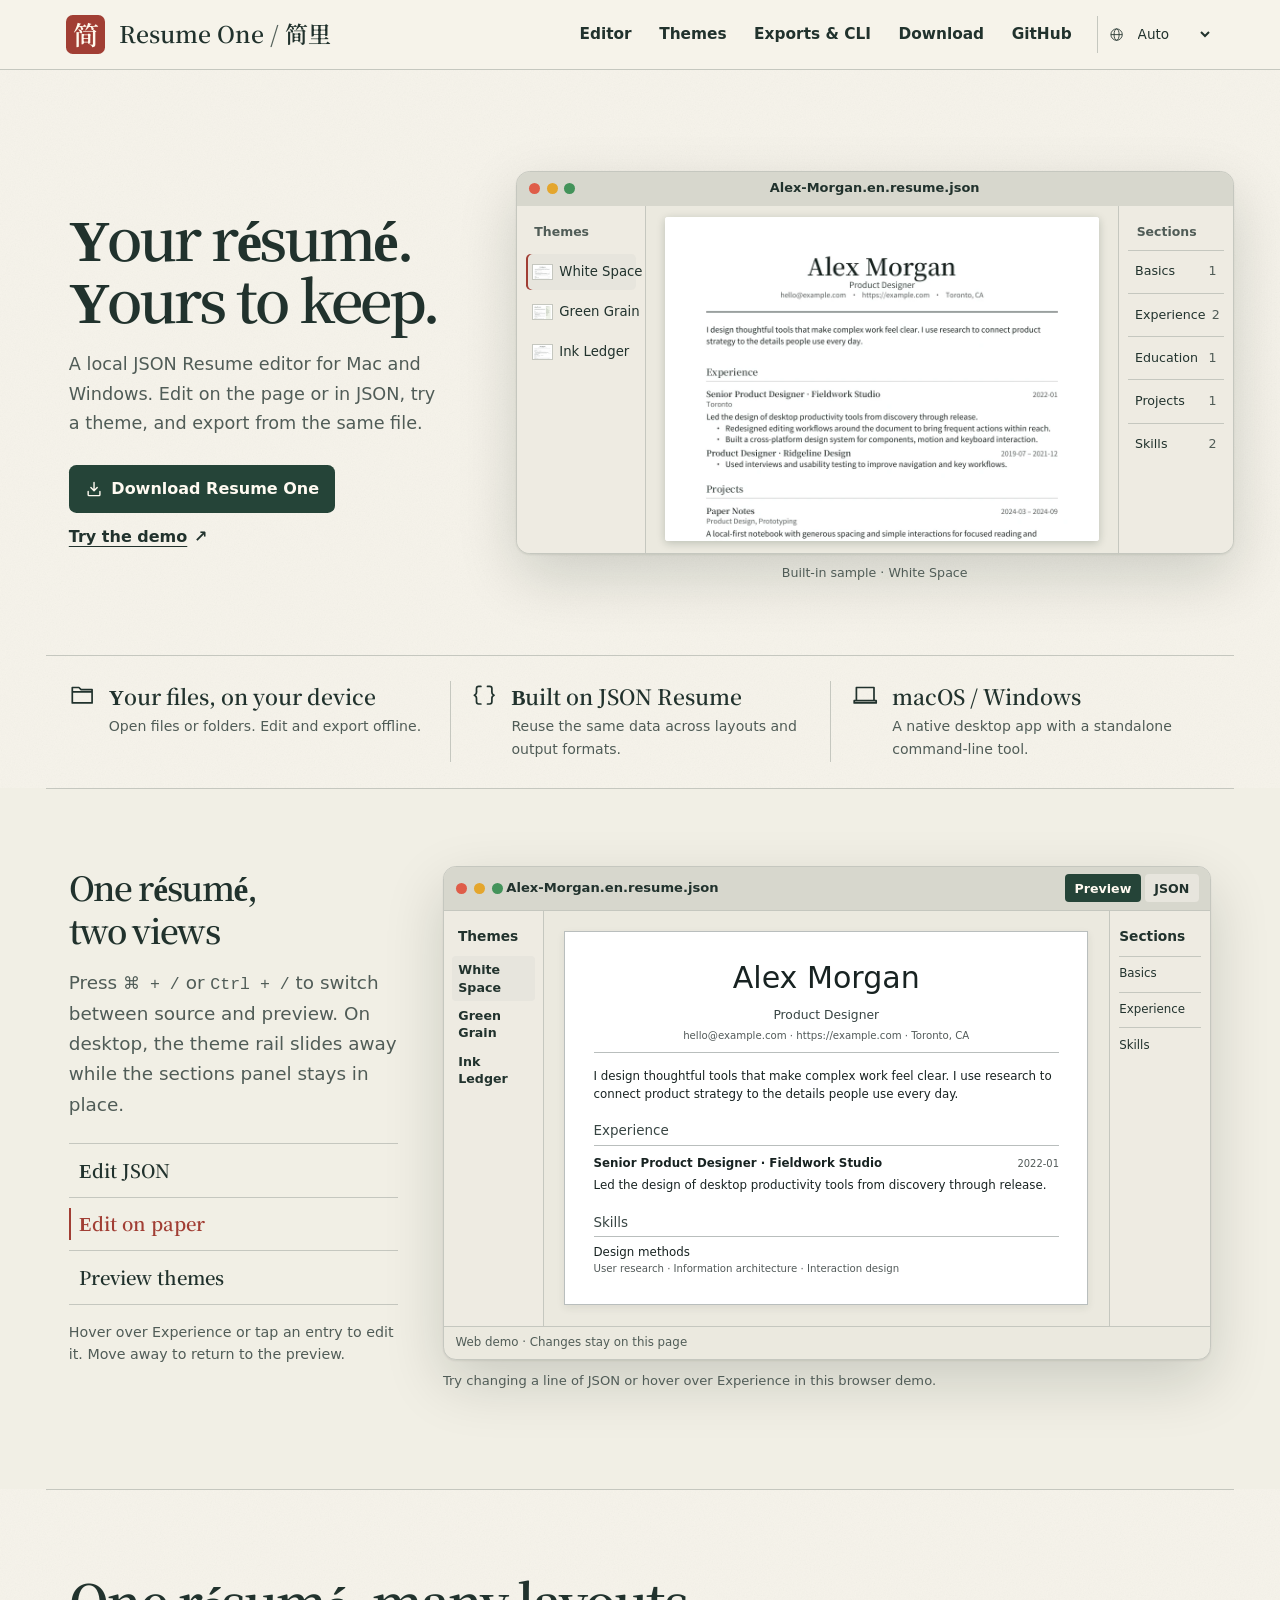
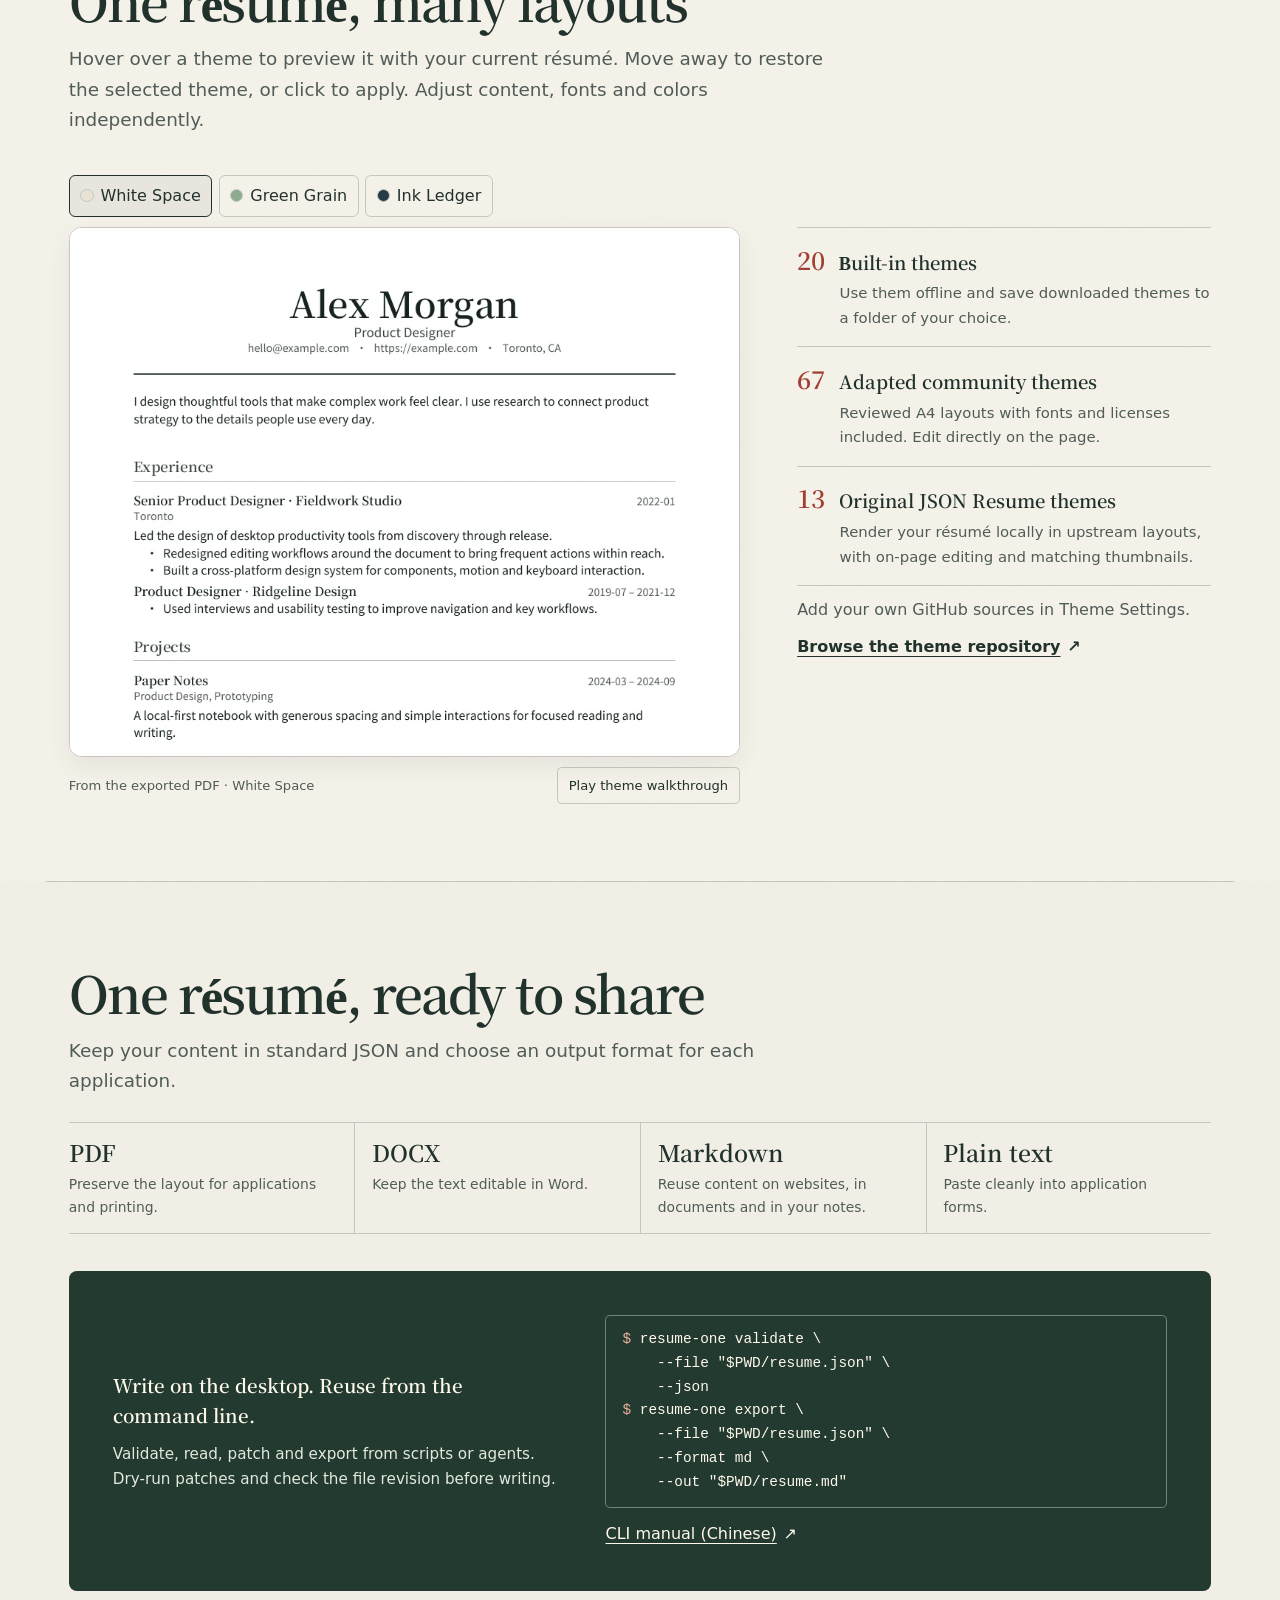
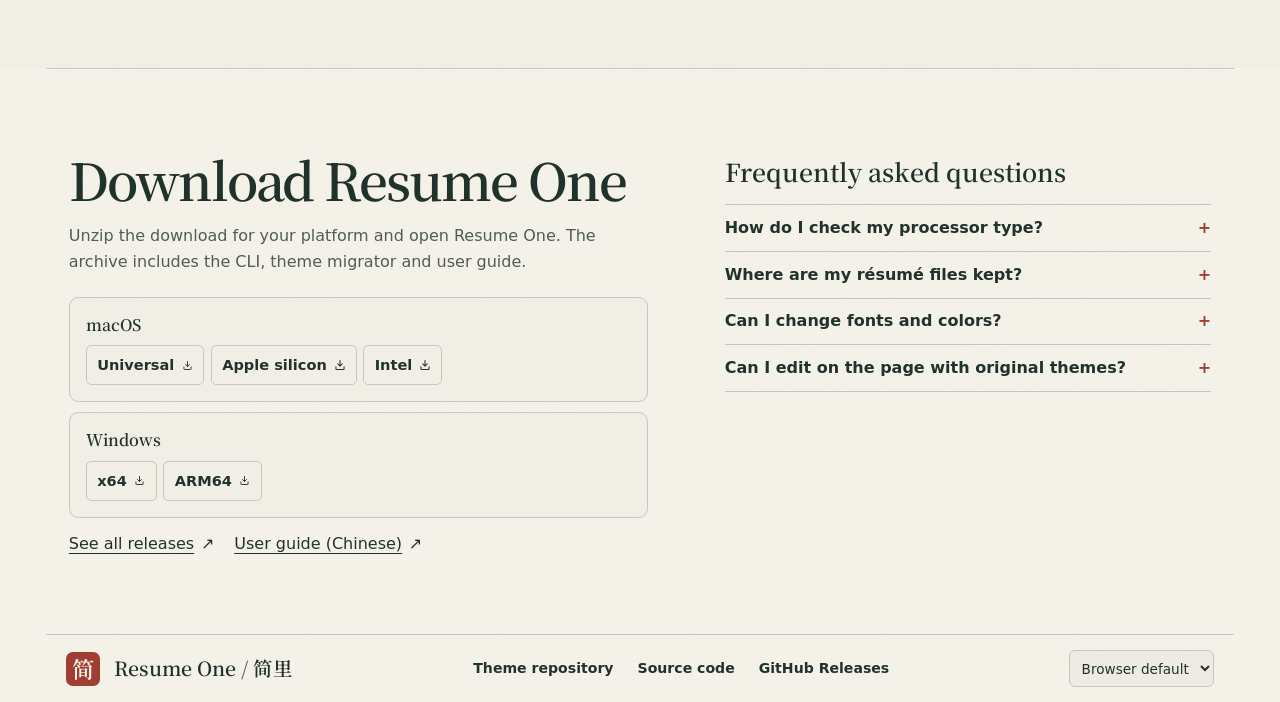
==== site/en.html @ 4e9c5e70 "Refine the bilingual homepage and bring the demos forward" ====
<!doctype html>
<html lang="en" data-resume="assets/resume.en.json" data-site-theme="zhibai">
<head>
  <meta charset="utf-8">
  <meta name="viewport" content="width=device-width, initial-scale=1">
  <meta name="description" content="Resume One is a local JSON Resume editor for macOS and Windows. Edit JSON or write on the page, preview themes on hover, and export to PDF, DOCX, Markdown or plain text.">
  <meta name="theme-color" content="#f6f3ea">
  <title>Resume One · Local JSON Resume Editor</title>
  <link rel="alternate" hreflang="zh-CN" href="index.html?lang=zh-CN">
  <link rel="alternate" hreflang="en" href="en.html?lang=en">
  <link rel="icon" href="assets/seal.svg" type="image/svg+xml">
  <script>
    try {
      const theme = localStorage.getItem("resume-one-site-theme");
      if (theme === "qinghe" || theme === "moxu") document.documentElement.dataset.siteTheme = theme;
    } catch {}
  </script>
  <script src="language.js"></script>
  <link rel="stylesheet" href="site.css">
  <link rel="preload" href="assets/jianli-display.woff2" as="font" type="font/woff2" crossorigin>
  <script src="download.js" defer></script>
  <script src="site.js" defer></script>
</head>
<body>
  <a class="skip" href="#main">Skip to content</a>
  <header class="masthead">
    <div class="masthead-inner frame">
      <a class="brand" href="en.html" aria-label="Resume One home">
        <span class="seal" aria-hidden="true">简</span>
        <span>Resume One <span class="brand-divider">/</span> 简里</span>
      </a>
      <nav aria-label="Main navigation">
        <a href="#editor">Editor</a>
        <a href="#themes">Themes</a>
        <a href="#workflow">Exports &amp; CLI</a>
        <a id="nav-download" href="#download">Download</a>
        <a class="masthead-repository" href="https://github.com/sctb512/resume-one">GitHub</a>
      </nav>
      <label class="language-picker header-language">
        <span class="visually-hidden">Website language</span>
        <svg viewBox="0 0 24 24" aria-hidden="true"><circle cx="12" cy="12" r="9"/><ellipse cx="12" cy="12" rx="4" ry="9"/><path d="M3 12h18"/></svg>
        <select id="header-language" data-language-picker>
          <option value="auto">Auto</option>
          <option value="zh-CN">简体中文</option>
          <option value="en">English</option>
        </select>
      </label>
    </div>
    <div class="reading-progress" aria-hidden="true"></div>
  </header>

  <span id="preview-status" class="visually-hidden" role="status"></span>

  <main id="main" tabindex="-1">
    <section class="hero frame" aria-labelledby="headline">
      <div class="hero-copy">
        <h1 id="headline"><span>Your résumé.</span> <span>Yours to keep.</span></h1>
        <p>A local JSON Resume editor for Mac and Windows. Edit on the page or in JSON, try a theme, and export from the same file.</p>
        <div class="hero-actions">
          <div class="hero-download-control">
            <a class="primary" id="hero-download" href="#download">
              <svg viewBox="0 0 20 20" aria-hidden="true"><path d="M10 2.75v9m-3.5-3.5L10 12l3.5-3.75M3.5 12.75v3.5a1 1 0 0 0 1 1h11a1 1 0 0 0 1-1v-3.5"/></svg>
              <span>Download Resume One</span>
            </a>
            <div id="hero-download-choices" aria-label="Choose a download" role="group" hidden></div>
          </div>
          <a class="text-link" href="#editor"><span>Try the demo</span><span aria-hidden="true">↗</span></a>
        </div>
        <a class="hero-other-platforms" href="#download" hidden>Other platforms</a>
      </div>

      <figure class="preview">
        <div class="preview-window hero-window">
          <div class="window-title">
            <span class="window-dots" aria-hidden="true"><i></i><i></i><i></i></span>
            <span>Alex-Morgan.en.resume.json</span>
          </div>
          <div class="workspace">
            <div class="theme-options" role="group" aria-label="Preview a theme">
              <span class="hero-rail-title">Themes</span>
              <button type="button" data-theme-choice="zhibai" aria-pressed="true" aria-controls="preview-sheet"><img src="assets/zhibai-en.webp" alt="" width="26" height="21" aria-hidden="true">White Space</button>
              <button type="button" data-theme-choice="qinghe" aria-pressed="false" aria-controls="preview-sheet"><img src="assets/qinghe-en.webp" alt="" width="26" height="21" aria-hidden="true">Green Grain</button>
              <button type="button" data-theme-choice="moxu" aria-pressed="false" aria-controls="preview-sheet"><img src="assets/moxu-en.webp" alt="" width="26" height="21" aria-hidden="true">Ink Ledger</button>
            </div>
            <div class="sheet-mat">
              <div id="preview-sheet" class="sample-sheet hero-sheet" role="img" data-theme-sample data-visible-theme="zhibai"
                   aria-label="Alex Morgan’s sample résumé, from the first PDF page in the White Space theme">
                <img src="assets/zhibai-en.webp" data-sheet="zhibai" width="906" height="716" alt="" aria-hidden="true" fetchpriority="high">
                <img src="assets/qinghe-en.webp" data-sheet="qinghe" width="906" height="716" alt="" aria-hidden="true" fetchpriority="low">
                <img src="assets/moxu-en.webp" data-sheet="moxu" width="906" height="716" alt="" aria-hidden="true" fetchpriority="low">
              </div>
            </div>
            <div class="hero-module-rail" aria-hidden="true">
              <span class="hero-rail-title">Sections</span>
              <span>Basics <span>1</span></span>
              <span>Experience <span>2</span></span>
              <span>Education <span>1</span></span>
              <span>Projects <span>1</span></span>
              <span>Skills <span>2</span></span>
            </div>
          </div>
        </div>
        <figcaption>Built-in sample <span aria-hidden="true">·</span> <span data-theme-caption>White Space</span></figcaption>
      </figure>
    </section>

    <ul class="proof-band frame" aria-label="Resume One at a glance">
      <li>
        <svg viewBox="0 0 24 24" aria-hidden="true"><path d="M3 19h18V7H11L9 5H3z M3 9h18"/></svg>
        <div><strong>Your files, on your device</strong><span>Open files or folders. Edit and export offline.</span></div>
      </li>
      <li>
        <svg viewBox="0 0 24 24" aria-hidden="true"><path d="M9 4H7a2 2 0 0 0-2 2v3a3 3 0 0 1-2 3 3 3 0 0 1 2 3v3a2 2 0 0 0 2 2h2m6-16h2a2 2 0 0 1 2 2v3a3 3 0 0 0 2 3 3 3 0 0 0-2 3v3a2 2 0 0 1-2 2h-2"/></svg>
        <div><strong>Built on JSON Resume</strong><span>Reuse the same data across layouts and output formats.</span></div>
      </li>
      <li>
        <svg viewBox="0 0 24 24" aria-hidden="true"><path d="M4 17V5h16v12m-18 0h20v2H2z"/></svg>
        <div><strong>macOS / Windows</strong><span>A native desktop app with a standalone command-line tool.</span></div>
      </li>
    </ul>

    <div class="chapter-band">
      <section id="editor" class="editor-demo frame chapter" aria-labelledby="editor-title">
        <div class="editor-intro" data-reveal>
          <h2 id="editor-title">One résumé, two views</h2>
          <p>Press <kbd>⌘ + /</kbd> or <kbd>Ctrl + /</kbd> to switch between source and preview. On desktop, the theme rail slides away while the sections panel stays in place.</p>
          <div class="demo-guide" role="group" aria-label="Choose a demo">
            <button type="button" data-demo-step="source" aria-pressed="false">Edit JSON</button>
            <button type="button" data-demo-step="paper" aria-pressed="true">Edit on paper</button>
            <button type="button" data-demo-step="themes" aria-pressed="false">Preview themes</button>
          </div>
          <p id="demo-guide-note" class="demo-guide-note">Hover over Experience or tap an entry to edit it. Move away to return to the preview.</p>
        </div>

        <figure class="demo-figure" data-reveal>
          <div class="demo-window preview-window" data-mode="paper" tabindex="-1">
            <div class="demo-toolbar">
              <span class="window-dots" aria-hidden="true"><i></i><i></i><i></i></span>
              <span class="demo-filename">Alex-Morgan.en.resume.json</span>
              <div class="demo-modes" role="group" aria-label="Switch demo view">
                <button type="button" data-demo-mode="paper" aria-pressed="true" aria-controls="demo-paper">Preview</button>
                <button type="button" data-demo-mode="source" aria-pressed="false" aria-controls="demo-json">JSON</button>
              </div>
            </div>
            <div class="demo-workspace">
              <aside class="demo-theme-rail" aria-label="Demo themes">
                <p class="demo-rail-title">Themes</p>
                <button type="button" data-theme-choice="zhibai" aria-pressed="true" aria-controls="demo-paper">White Space</button>
                <button type="button" data-theme-choice="qinghe" aria-pressed="false" aria-controls="demo-paper">Green Grain</button>
                <button type="button" data-theme-choice="moxu" aria-pressed="false" aria-controls="demo-paper">Ink Ledger</button>
              </aside>
              <div class="demo-content">
                <div id="demo-paper" class="demo-paper-view">
                  <article class="demo-paper" aria-label="Sample résumé preview">
                    <header class="demo-resume-header">
                      <div>
                        <h3 data-resume-field="name">Alex Morgan</h3>
                        <p class="demo-position" data-resume-field="label">Product Designer</p>
                      </div>
                      <p class="demo-contact"><span data-resume-field="email">hello@example.com</span><span data-resume-field="url">https://example.com</span><span data-resume-field="location">Toronto, CA</span></p>
                    </header>
                    <p class="demo-summary" data-resume-field="summary">I design thoughtful tools that make complex work feel clear. I use research to connect product strategy to the details people use every day.</p>
                    <section id="demo-experience" class="demo-experience">
                      <h4>Experience</h4>
                      <button id="demo-edit-toggle" type="button" class="demo-work-row" aria-expanded="false" aria-controls="demo-form">
                        <span class="demo-work-title"><span data-resume-field="position">Senior Product Designer</span><span data-resume-field="company">Fieldwork Studio</span></span>
                        <span class="demo-date" data-resume-field="range">2022-01</span>
                      </button>
                      <p class="demo-work-summary" data-resume-field="workSummary">Led the design of desktop productivity tools from discovery through release.</p>
                      <div id="demo-form" class="demo-form" inert>
                        <label>Position<input id="demo-job" type="text" value="Senior Product Designer" autocomplete="off" maxlength="60"></label>
                        <label>Organization<input id="demo-company" type="text" value="Fieldwork Studio" autocomplete="off" maxlength="60"></label>
                      </div>
                    </section>
                    <section class="demo-skills">
                      <h4>Skills</h4>
                      <p data-resume-field="skillName">Design methods</p>
                      <p class="demo-skill-keywords" data-resume-field="skillKeywords">User research · Information architecture · Interaction design</p>
                    </section>
                  </article>
                </div>
                <div id="demo-json" class="demo-json-view" hidden>
                  <div class="demo-code">
                    <pre id="demo-highlight" aria-hidden="true"></pre>
                    <textarea id="demo-source" aria-label="Sample résumé JSON" spellcheck="false" autocomplete="off" autocapitalize="off">{
  "basics": {
    "name": "Alex Morgan",
    "label": "Product Designer",
    "email": "hello@example.com",
    "url": "https://example.com",
    "location": { "city": "Toronto", "countryCode": "CA" },
    "summary": "I design thoughtful tools that make complex work feel clear. I use research to connect product strategy to the details people use every day."
  },
  "work": [
    {
      "name": "Fieldwork Studio",
      "position": "Senior Product Designer",
      "location": "Toronto",
      "startDate": "2022-01",
      "summary": "Led the design of desktop productivity tools from discovery through release.",
      "highlights": [
        "Redesigned editing workflows around the document to bring frequent actions within reach.",
        "Built a cross-platform design system for components, motion and keyboard interaction."
      ]
    },
    {
      "name": "Ridgeline Design",
      "position": "Product Designer",
      "startDate": "2019-07",
      "endDate": "2021-12",
      "highlights": ["Used interviews and usability testing to improve navigation and key workflows."]
    }
  ],
  "projects": [
    {
      "name": "Paper Notes",
      "roles": ["Product Design", "Prototyping"],
      "startDate": "2024-03",
      "endDate": "2024-09",
      "description": "A local-first notebook with generous spacing and simple interactions for focused reading and writing."
    }
  ],
  "education": [
    {
      "institution": "Example University",
      "area": "Visual Communication",
      "studyType": "Bachelor of Design",
      "startDate": "2015-09",
      "endDate": "2019-06"
    }
  ],
  "skills": [
    { "name": "Design methods", "keywords": ["User research", "Information architecture", "Interaction design"] },
    { "name": "Design tools", "keywords": ["Figma", "Prototyping", "Design systems"] }
  ],
  "languages": [{ "language": "French", "fluency": "Professional working proficiency" }]
}</textarea>
                  </div>
                </div>
              </div>
              <aside class="demo-module-rail" aria-label="Demo sections">
                <p class="demo-rail-title">Sections</p>
                <span>Basics</span>
                <span>Experience</span>
                <span>Skills</span>
              </aside>
            </div>
            <div class="demo-status" id="demo-state" role="status">Web demo · Changes stay on this page</div>
          </div>
          <figcaption>Try changing a line of JSON or hover over Experience in this browser demo.</figcaption>
        </figure>
      </section>
    </div>

    <section id="themes" class="theme-story workflow frame chapter" aria-labelledby="themes-title">
      <header class="section-lead" data-reveal>
        <h2 id="themes-title">One résumé, many layouts</h2>
        <p>Hover over a theme to preview it with your current résumé. Move away to restore the selected theme, or click to apply. Adjust content, fonts and colors independently.</p>
      </header>
      <figure class="theme-motion" data-reveal>
        <div class="site-theme-choices" role="group" aria-label="Change the website and résumé theme">
          <button type="button" data-theme-choice="zhibai" aria-pressed="true" aria-controls="theme-sample">White Space</button>
          <button type="button" data-theme-choice="qinghe" aria-pressed="false" aria-controls="theme-sample">Green Grain</button>
          <button type="button" data-theme-choice="moxu" aria-pressed="false" aria-controls="theme-sample">Ink Ledger</button>
        </div>
        <div class="theme-stage">
          <div id="theme-sample" class="sample-sheet" role="img" data-theme-sample data-visible-theme="zhibai"
               aria-label="Alex Morgan’s sample résumé, from the first PDF page in the White Space theme">
            <img src="assets/zhibai-en.webp" data-sheet="zhibai" width="906" height="716" alt="" aria-hidden="true">
            <img src="assets/qinghe-en.webp" data-sheet="qinghe" width="906" height="716" alt="" aria-hidden="true">
            <img src="assets/moxu-en.webp" data-sheet="moxu" width="906" height="716" alt="" aria-hidden="true">
          </div>
          <img id="theme-motion-image" src="assets/theme-switch-poster-en.webp" data-animation="assets/theme-switch-en.gif"
               width="960" height="574" loading="lazy" hidden
               alt="The pointer hovers over Green Grain, then moves away to restore White Space. Clicking Ink Ledger keeps it selected.">
        </div>
        <figcaption>
          <span id="theme-sample-caption">From the exported PDF <span aria-hidden="true">·</span> <span data-theme-caption>White Space</span></span>
          <span id="theme-motion-caption" hidden>Hover to preview · Move away to restore · Click to apply</span>
          <button type="button" id="theme-motion-toggle" aria-controls="theme-motion-image" aria-expanded="false" hidden>Play theme walkthrough</button>
        </figcaption>
      </figure>
      <div class="theme-library" data-reveal>
        <dl class="theme-types">
          <div><dt><span class="theme-count">20</span> Built-in themes</dt><dd>Use them offline and save downloaded themes to a folder of your choice.</dd></div>
          <div><dt><span class="theme-count">67</span> Adapted community themes</dt><dd>Reviewed A4 layouts with fonts and licenses included. Edit directly on the page.</dd></div>
          <div><dt><span class="theme-count">13</span> Original JSON Resume themes</dt><dd>Render your résumé locally in upstream layouts, with on-page editing and matching thumbnails.</dd></div>
        </dl>
        <p>Add your own GitHub sources in Theme Settings.</p>
        <a class="text-link" href="https://github.com/sctb512/resume-one-themes"><span>Browse the theme repository</span><span aria-hidden="true">↗</span></a>
      </div>
    </section>

    <div class="chapter-band">
      <section id="workflow" class="workflow output-section frame chapter" aria-labelledby="workflow-title">
        <header class="section-lead" data-reveal>
          <h2 id="workflow-title">One résumé, ready to share</h2>
          <p>Keep your content in standard JSON and choose an output format for each application.</p>
        </header>
        <dl class="formats" data-reveal>
          <div><dt>PDF</dt><dd>Preserve the layout for applications and printing.</dd></div>
          <div><dt>DOCX</dt><dd>Keep the text editable in Word.</dd></div>
          <div><dt>Markdown</dt><dd>Reuse content on websites, in documents and in your notes.</dd></div>
          <div><dt>Plain text</dt><dd>Paste cleanly into application forms.</dd></div>
        </dl>
        <div class="cli-panel" data-reveal>
          <div>
            <h3>Write on the desktop. Reuse from the command line.</h3>
            <p>Validate, read, patch and export from scripts or agents. Dry-run patches and check the file revision before writing.</p>
          </div>
          <div class="cli-example">
            <pre aria-label="CLI example"><code><span aria-hidden="true">$ </span>resume-one validate \
    --file "$PWD/resume.json" \
    --json
<span aria-hidden="true">$ </span>resume-one export \
    --file "$PWD/resume.json" \
    --format md \
    --out "$PWD/resume.md"</code></pre>
            <a class="text-link" href="https://github.com/sctb512/resume-one/blob/v0.1.0-preview.9/docs/cli-manual.md"><span>CLI manual (Chinese)</span><span aria-hidden="true">↗</span></a>
          </div>
        </div>
      </section>
    </div>

    <section id="download" class="workflow download-section frame chapter" aria-labelledby="download-title">
      <div>
        <h2 id="download-title" data-reveal>Download Resume One</h2>
        <p>Unzip the download for your platform and open Resume One. The archive includes the CLI, theme migrator and user guide.</p>
        <div class="download-platforms">
          <section aria-labelledby="macos-download-title">
            <h3 id="macos-download-title">macOS</h3>
            <div class="download-options">
              <a data-download="macos-universal" aria-label="macOS · Universal" href="https://github.com/sctb512/resume-one/releases/download/v0.1.0-preview.9/Resume-One-macOS-universal-unsigned.zip">Universal</a>
              <a data-download="macos-arm64" aria-label="macOS · Apple silicon" href="https://github.com/sctb512/resume-one/releases/download/v0.1.0-preview.9/Resume-One-macOS-arm64-unsigned.zip">Apple silicon</a>
              <a data-download="macos-x64" aria-label="macOS · Intel" href="https://github.com/sctb512/resume-one/releases/download/v0.1.0-preview.9/Resume-One-macOS-x64-unsigned.zip">Intel</a>
            </div>
          </section>
          <section aria-labelledby="windows-download-title">
            <h3 id="windows-download-title">Windows</h3>
            <div class="download-options">
              <a data-download="windows-x64" aria-label="Windows · x64" href="https://github.com/sctb512/resume-one/releases/download/v0.1.0-preview.9/Resume-One-Windows-x64-unsigned.zip">x64</a>
              <a data-download="windows-arm64" aria-label="Windows · ARM64" href="https://github.com/sctb512/resume-one/releases/download/v0.1.0-preview.9/Resume-One-Windows-arm64-unsigned.zip">ARM64</a>
            </div>
          </section>
        </div>
        <div class="download-links">
          <a class="text-link" href="https://github.com/sctb512/resume-one/releases"><span>See all releases</span><span aria-hidden="true">↗</span></a>
          <a class="text-link" href="https://github.com/sctb512/resume-one/blob/v0.1.0-preview.9/docs/user-manual.md"><span>User guide (Chinese)</span><span aria-hidden="true">↗</span></a>
        </div>
      </div>
      <section class="faq" data-reveal aria-labelledby="faq-title">
        <h3 id="faq-title">Frequently asked questions</h3>
        <details><summary>How do I check my processor type?</summary><p>On Mac, open About This Mac from the Apple menu and look for Chip or Processor. On Windows, go to Settings → System → About and check whether System type says x64 or ARM64.</p></details>
        <details><summary>Where are my résumé files kept?</summary><p>Choose any local folder, or use an iCloud Drive or OneDrive folder and let that service sync it. Preview and export run on your device.</p></details>
        <details><summary>Can I change fonts and colors?</summary><p>In Appearance, hover to try installed fonts and colors, then click to save your preference. You can import fonts or pick a color from the screen. Your résumé JSON stays intact.</p></details>
        <details><summary>Can I edit on the page with original themes?</summary><p>Yes. Hover over a visible section or entry to reveal its form. You can undo changes, and use the sections panel to add or remove entries. Original-theme PDF and thumbnail generation use an installed copy of Chrome, Edge or Chromium.</p></details>
      </section>
    </section>
  </main>

  <footer class="footer frame">
    <a class="brand" href="en.html" aria-label="Resume One home">
      <span class="seal" aria-hidden="true">简</span>
      <span>Resume One <span class="brand-divider">/</span> 简里</span>
    </a>
    <nav aria-label="Project resources">
      <a href="https://github.com/sctb512/resume-one-themes">Theme repository</a>
      <a href="https://github.com/sctb512/resume-one">Source code</a>
      <a href="https://github.com/sctb512/resume-one/releases">GitHub Releases</a>
    </nav>
    <label class="language-picker">
      <span class="visually-hidden">Website language</span>
      <select id="site-language" data-language-picker>
        <option value="auto">Browser default</option>
        <option value="zh-CN">简体中文</option>
        <option value="en">English</option>
      </select>
    </label>
  </footer>
</body>
</html>
---- site/site.css ----
@font-face {
  font-family: "Jianli Display";
  src: url("assets/jianli-display.woff2") format("woff2");
  font-weight: 600;
  font-display: optional;
}

@property --paper { syntax: "<color>"; inherits: true; initial-value: #f6f3ea; }
@property --ink { syntax: "<color>"; inherits: true; initial-value: #21322d; }
@property --action { syntax: "<color>"; inherits: true; initial-value: #254438; }
@property --on-action { syntax: "<color>"; inherits: true; initial-value: #fffaf1; }
@property --seal { syntax: "<color>"; inherits: true; initial-value: #a13e34; }
@property --stage { syntax: "<color>"; inherits: true; initial-value: #ebe9df; }
@property --doc-paper { syntax: "<color>"; inherits: true; initial-value: #fff; }
@property --cli-bg { syntax: "<color>"; inherits: true; initial-value: #233a30; }

:root {
  color-scheme: light;
  --paper: #f6f3ea;
  --ink: #21322d;
  --action: #254438;
  --on-action: #fffaf1;
  --seal: #a13e34;
  --stage: #ebe9df;
  --doc-paper: #fff;
  --cli-bg: #233a30;
  --doc-ink: #182322;
  --doc-muted: #525a59;
  --doc-accent: #384543;
  --doc-rule: color-mix(in srgb, var(--doc-accent) 35%, var(--doc-paper));
  --muted: color-mix(in srgb, var(--ink) 78%, var(--paper));
  --rule: color-mix(in srgb, var(--ink) 23%, var(--paper));
  --soft: color-mix(in srgb, var(--ink) 7%, var(--paper));
  --panel: color-mix(in srgb, var(--stage) 76%, var(--paper));
  --title: color-mix(in srgb, var(--stage) 90%, var(--ink));
  --shadow: 0 1px 2px #07180d14, 0 22px 60px #07180d29;
  --display: "Jianli Display", "Songti SC", "Noto Serif SC", SimSun, serif;
  --body: -apple-system, BlinkMacSystemFont, "PingFang SC", "Microsoft YaHei", system-ui, sans-serif;
  --mono: ui-monospace, "SFMono-Regular", Consolas, monospace;
  --ease-out: cubic-bezier(.22, .72, .24, 1);
  --header-space: 5rem;
}
:root[data-site-theme="qinghe"] {
  --paper: #edf4e9;
  --ink: #203a2c;
  --action: #296446;
  --seal: #8c4c32;
  --stage: #dce9da;
  --doc-paper: #fffefa;
  --doc-accent: #3a5b37;
  --doc-sidebar: #eff3e8;
  --cli-bg: #214435;
}
:root[data-site-theme="moxu"] {
  color-scheme: dark;
  --paper: #19282e;
  --ink: #f1f3ea;
  --action: #e7eee9;
  --on-action: #17282c;
  --seal: #e8a693;
  --stage: #24383f;
  --doc-accent: #223945;
  --cli-bg: #102026;
}

* { box-sizing: border-box; }
html { scroll-padding-top: var(--header-space); scroll-behavior: smooth; }
body {
  margin: 0;
  color: var(--ink);
  background: var(--paper) url("assets/paper.svg") repeat;
  font-family: var(--body);
  font-size: 1rem;
  line-height: 1.65;
}

a { color: inherit; }
button { font: inherit; }
a:focus-visible, button:focus-visible, select:focus-visible, summary:focus-visible {
  outline: 2px solid var(--seal);
  outline-offset: 4px;
}
.frame { width: min(100% - clamp(2rem, 7.25vw, 7rem), 85rem); margin-inline: auto; }
.masthead-inner, .footer {
  display: flex;
  align-items: center;
  justify-content: space-between;
  gap: 1.5rem;
  padding: .9rem clamp(.05rem, 1.55vw, 1.55rem);
}
.masthead {
  position: sticky;
  top: 0;
  z-index: 5;
  background: var(--paper);
  border-bottom: 1px solid var(--rule);
}
.reading-progress {
  position: absolute;
  inset: auto 0 -1px;
  pointer-events: none;
  height: 2px;
  background: var(--seal);
  transform: scaleX(0);
  transform-origin: left;
}
.masthead-inner {
  display: grid;
  grid-template-columns: auto minmax(0, 1fr) auto;
  gap: clamp(.9rem, 2vw, 2.15rem);
  min-height: 4.3rem;
}
.masthead nav { justify-content: flex-end; gap: .25rem clamp(.8rem, 2.15vw, 2.25rem); }
.masthead nav a { white-space: nowrap; }
.header-language {
  gap: .3rem;
  padding-inline-start: .7rem;
  border-inline-start: 1px solid var(--rule);
}
.header-language svg {
  flex: none;
  width: .95rem;
  height: .95rem;
  fill: none;
  stroke: currentColor;
  stroke-width: 1.35;
}
.masthead nav a[aria-current="location"] {
  color: var(--seal);
  text-decoration: underline;
  text-underline-offset: .5em;
}
.footer { border-top: 1px solid var(--rule); }
.brand {
  display: inline-flex;
  align-items: center;
  gap: .85rem;
  font: 600 clamp(1.03rem, 1.8vw, 1.55rem)/1.3 var(--display);
  white-space: nowrap;
  text-decoration: none;
}
.brand-divider { opacity: .75; }
.seal {
  display: grid;
  place-items: center;
  width: 2.42rem;
  height: 2.42rem;
  border-radius: .42rem;
  color: #fff9ed;
  background: #a13e34;
  font: 600 1.63rem/1 var(--display);
}
nav { display: flex; flex-wrap: wrap; gap: .6rem clamp(1rem, 3.2vw, 3rem); }
nav a {
  color: var(--ink);
  font-size: .96rem;
  font-weight: 550;
  text-decoration: none;
  text-underline-offset: .25em;
}
nav a:hover { text-decoration: underline; }

.hero {
  display: grid;
  grid-template-columns: minmax(0, .88fr) minmax(0, 1.52fr);
  align-items: center;
  gap: clamp(2rem, 4.2vw, 4.5rem);
  padding-block: clamp(4rem, 7.9vw, 7.25rem) clamp(3rem, 5.5vw, 5.4rem);
}
.hero-copy { padding-inline-start: clamp(0rem, 1.75vw, 1.75rem); }
h1, h2, h3 { font-family: var(--display); font-weight: 600; margin: 0; }
h1 { font-size: clamp(2.85rem, 4.5vw, 4.6rem); line-height: 1.08; letter-spacing: -.052em; }
h1 span { display: block; }
:root[lang="zh-CN"] h1 {
  font-size: clamp(2.75rem, 4.1vw, 4.3rem);
  line-height: 1.2;
  letter-spacing: -.025em;
}
:root[lang="zh-CN"] h2 { letter-spacing: -.022em; }
.hero-copy p {
  max-width: 34ch;
  margin: 1.3rem 0 0;
  color: var(--muted);
  font-size: clamp(1rem, 1.38vw, 1.15rem);
  line-height: 1.68;
  text-wrap: pretty;
}
:root[lang="zh-CN"] .hero-copy p { max-width: 24em; line-height: 1.82; }
.hero .hero-actions { gap: .7rem 1.15rem; margin-top: 1.65rem; }
.hero-download-control { position: relative; }
#hero-download {
  min-width: 0;
  min-height: 2.95rem;
  gap: .53rem;
  padding: .62rem 1rem;
  border-radius: .46rem;
  font: 650 1rem/1.3 var(--body);
  transition: none;
}
#hero-download svg {
  width: 1.13rem;
  height: 1.13rem;
  fill: none;
  stroke: currentColor;
  stroke-width: 1.55;
  stroke-linecap: round;
  stroke-linejoin: round;
}
#hero-download-choices:not([hidden]) {
  position: absolute;
  z-index: 4;
  top: calc(100% + .42rem);
  inset-inline-start: 0;
  display: grid;
  min-width: 11.75rem;
  padding: .3rem;
  border: 1px solid var(--rule);
  border-radius: .45rem;
  background: var(--paper);
  box-shadow: var(--shadow);
}
#hero-download-choices a { text-align: left; padding: .44rem .64rem; border-radius: .25rem; text-decoration: none; white-space: nowrap; }
#hero-download-choices a:is(:hover, :focus-visible) { background: var(--soft); }
.hero .hero-actions > .text-link { font-size: 1rem; }
.hero-other-platforms {
  display: inline-block;
  margin-top: .7rem;
  color: var(--muted);
  font-size: .82rem;
  text-decoration: underline;
  text-underline-offset: .2em;
}
.hero-other-platforms[hidden] { display: none; }
.hero-actions {
  display: flex;
  align-items: center;
  flex-wrap: wrap;
  gap: 1rem 2.35rem;
  margin-top: clamp(1.6rem, 2.9vw, 2.65rem);
}
.primary {
  display: inline-flex;
  align-items: center;
  justify-content: center;
  min-height: 3.55rem;
  min-width: 12.3rem;
  padding: .75rem 1.65rem;
  background: var(--action);
  border-radius: .35rem;
  color: var(--on-action);
  text-decoration: none;
  font: 600 1.22rem/1.3 var(--display);
  transition: background-color .15s ease;
}
.primary:hover { background: color-mix(in srgb, var(--action) 85%, var(--paper)); }
.text-link {
  display: inline-flex;
  align-items: center;
  gap: .42em;
  text-decoration: none;
  text-underline-offset: .22em;
  white-space: nowrap;
}
.text-link span:first-child { text-decoration: underline; }
.text-link:hover { color: var(--seal); }
.hero-actions .text-link { font-size: 1.16rem; font-weight: 550; }

.preview { width: 100%; min-width: 0; margin: 0; }
.preview-window {
  border: 1px solid var(--rule);
  border-radius: .85rem;
  overflow: hidden;
  background: var(--stage);
  box-shadow: var(--shadow);
}
.window-title {
  position: relative;
  display: grid;
  place-items: center;
  min-height: 2.12rem;
  padding-inline: 4.5rem;
  background: var(--title);
  font-size: .81rem;
  font-weight: 600;
  line-height: 1.3;
  text-align: center;
}
.window-dots { position: absolute; left: .76rem; display: flex; gap: .42rem; }
.window-dots i { display: block; width: .69rem; height: .69rem; background: #df5d49; border-radius: 50%; }
.window-dots i:nth-child(2) { background: #e4a62d; }
.window-dots i:nth-child(3) { background: #43935a; }
.workspace {
  display: grid;
  grid-template-columns: clamp(7rem, 18%, 9rem) minmax(0, 1fr) clamp(6.3rem, 16%, 8.25rem);
  text-align: left;
}
.hero-rail-title { display: block; margin: 0 .55rem .45rem; color: var(--muted); font-size: .78rem; font-weight: 650; }
.hero-module-rail { padding: 1rem .55rem; background: var(--panel); border-left: 1px solid var(--rule); }
.hero-module-rail > span:not(.hero-rail-title) { display: flex; justify-content: space-between; gap: .4rem; padding: .67rem .45rem; border-top: 1px solid var(--rule); font-size: .79rem; }
.hero-module-rail > span > span { color: var(--muted); }
.theme-options {
  display: flex;
  flex-direction: column;
  gap: .3rem;
  padding: 1rem .55rem;
  background: var(--panel);
  border-right: 1px solid var(--rule);
}
.theme-options button {
  display: flex;
  align-items: center;
  gap: .5rem;
  text-align: left;
  padding: .35rem .72rem;
  min-height: 2.2rem;
  border: none;
  background: transparent;
  border-radius: .3rem;
  color: var(--ink);
  cursor: pointer;
  line-height: 1.35;
  white-space: nowrap;
}
.theme-options button[aria-pressed="true"], .theme-options button:hover { background: var(--soft); }
.theme-options button img { display: block; width: 1.65rem; height: auto; border: 1px solid var(--rule); }
.theme-options button:focus-visible { outline-offset: 1px; }
.sheet-mat { min-width: 0; padding: .72rem clamp(.55rem, 1.5vw, 1.25rem); }
.sample-sheet {
  position: relative;
  overflow: hidden;
  aspect-ratio: 906 / 716;
  background: var(--doc-paper);
}
.hero-sheet {
  aspect-ratio: 1.34;
  box-shadow: 0 2px 9px #10251736;
  border-radius: .18rem;
}
.sample-sheet img {
  position: absolute;
  inset: 0;
  width: 100%;
  height: auto;
  opacity: 0;
}
[data-visible-theme="zhibai"] [data-sheet="zhibai"],
[data-visible-theme="qinghe"] [data-sheet="qinghe"],
[data-visible-theme="moxu"] [data-sheet="moxu"] { opacity: 1; }
.preview figcaption { margin-top: .6rem; font-size: .79rem; text-align: center; color: var(--muted); }

.workflow {
  border-top: 1px solid var(--rule);
  padding: 1.55rem clamp(.15rem, 1.75vw, 1.75rem) 1.9rem;
}
h2 { font-size: clamp(1.95rem, 4vw, 3.5rem); line-height: 1.3; letter-spacing: -.04em; text-wrap: balance; }
kbd, code { font-family: var(--mono); }
kbd { font-size: .9em; white-space: nowrap; }
.footer nav { gap: .65rem 1.5rem; }
.footer .seal { width: 2.14rem; height: 2.14rem; font-size: 1.4rem; }
.footer .brand { font-size: 1.22rem; }
.footer nav a { font-size: .88rem; }

.visually-hidden, .skip:not(:focus) {
  position: absolute;
  width: 1px;
  height: 1px;
  padding: 0;
  margin: -1px;
  overflow: hidden;
  clip-path: inset(50%);
  white-space: nowrap;
  border: 0;
}
.skip:focus { position: absolute; z-index: 2; top: 1rem; left: 1rem; padding: .6rem 1rem; background: var(--paper); }

@media (max-width: 74rem) {
  .hero-module-rail { display: none; }
  .workspace { grid-template-columns: minmax(6.1rem, 17%) minmax(0, 1fr); }
}
@media (max-width: 58rem) {
  .hero {
    grid-template-columns: 1fr;
    justify-items: center;
    text-align: center;
    padding-block: clamp(2.5rem, 6vw, 4.7rem) 2.5rem;
  }
  .hero-copy { padding-inline-start: 0; }
  .hero-copy p { margin-inline: auto; }
  .hero .hero-actions { justify-content: center; }
  h1 { font-size: clamp(3rem, 7vw, 4.45rem); }
  :root[lang="zh-CN"] h1 { font-size: clamp(2.7rem, 6vw, 4rem); }
  .preview { max-width: 47rem; }
  .hero-sheet { aspect-ratio: 1.64; }
}
@media (max-width: 50rem) {
  .masthead-inner { grid-template-columns: minmax(0, 1fr) auto; gap: .35rem .85rem; }
  .masthead nav { grid-area: 2 / 1 / 3 / -1; justify-content: flex-start; }
  .header-language { grid-area: 1 / 2; padding-inline-start: 0; border-inline-start: 0; }
  .masthead-repository { display: none; }
  :root { --header-space: 6rem; }
}
@media (max-width: 38rem) {
  .masthead-inner, .footer { padding-inline: 0; }
  .masthead-inner { padding-block: .55rem .4rem; }
  .masthead nav { gap: .2rem 1rem; }
  .masthead nav a { font-size: .83rem; padding-block: .23rem; }
  .brand { gap: .52rem; }
  .seal { width: 1.92rem; height: 1.92rem; font-size: 1.28rem; }
  .hero {
    justify-items: stretch;
    text-align: start;
    gap: 1.55rem;
    padding-block: 2.55rem 1.8rem;
  }
  h1 { font-size: clamp(2.55rem, 10.5vw, 3.55rem); }
  :root[lang="zh-CN"] h1 { font-size: clamp(2.35rem, 10vw, 3.5rem); }
  .hero-copy p { margin: .85rem 0 0; }
  .hero .hero-actions { justify-content: flex-start; margin-top: 1.15rem; }
  .hero-other-platforms { margin-top: .48rem; }
  .primary { min-width: 0; min-height: 2.85rem; font-size: 1.06rem; padding: .58rem 1.05rem; }
  .workspace { grid-template-columns: 1fr; }
  .hero-rail-title { display: none; }
  .hero-sheet { aspect-ratio: 1.39; }
  .theme-options {
    display: grid;
    grid-template-columns: repeat(3, minmax(0, 1fr));
    padding: .32rem .55rem;
    border-right: none;
    border-bottom: 1px solid var(--rule);
  }
  .theme-options button { justify-content: center; min-height: 2.45rem; padding-inline: .3rem; font-size: .9rem; }
  .theme-options button img { display: none; }
  .sheet-mat { padding: .55rem; }
  .footer { align-items: flex-start; flex-direction: column; gap: .85rem; }
}
@media (prefers-reduced-motion: reduce) {
  html { scroll-behavior: auto; }
  *, *::before, *::after { animation-duration: .01ms !important; transition-duration: .01ms !important; }
}

.editor-demo {
  display: grid;
  grid-template-columns: minmax(13rem, .9fr) minmax(0, 2.1fr);
  gap: clamp(1.5rem, 3.5vw, 3.65rem);
  align-items: start;
  border-top: 1px solid var(--rule);
  padding: clamp(2.25rem, 5vw, 4.75rem) clamp(.15rem, 1.75vw, 1.75rem);
}
.editor-intro h2 { font-size: clamp(1.85rem, 2.6vw, 2.35rem); text-wrap: balance; }
.editor-intro > p, .theme-story p { margin: 1rem 0 1.45rem; color: var(--muted); }
.demo-guide { border-top: 1px solid var(--rule); }
.demo-guide button {
  display: block;
  position: relative;
  width: 100%;
  padding: .8rem .65rem;
  text-align: left;
  border: 0;
  border-bottom: 1px solid var(--rule);
  background: transparent;
  color: var(--ink);
  font: 600 clamp(1.02rem, 1.45vw, 1.27rem)/1.45 var(--display);
  cursor: pointer;
}
.demo-guide button:hover { background: var(--soft); }
.demo-guide button[aria-pressed="true"] { color: var(--seal); }
.demo-guide button[aria-pressed="true"]::before {
  content: "";
  position: absolute;
  inset: .65rem auto .65rem 0;
  width: 2px;
  background: var(--seal);
}
.demo-guide-note { font-size: .89rem; line-height: 1.6; min-height: 4.3rem; }
.demo-figure { margin: 0; min-width: 0; }
.demo-figure figcaption { margin: .62rem 0 0; color: var(--muted); font-size: .82rem; }
.demo-toolbar {
  position: relative;
  display: flex;
  align-items: center;
  justify-content: space-between;
  gap: .65rem;
  min-height: 2.75rem;
  padding: .38rem .7rem .38rem 3.9rem;
  background: var(--title);
  border-bottom: 1px solid var(--rule);
  transition: background-color .16s ease;
}
.demo-filename { font-weight: 600; font-size: .82rem; overflow: hidden; text-overflow: ellipsis; white-space: nowrap; }
.demo-modes { display: flex; gap: .24rem; flex: none; }
.demo-modes button, .demo-theme-rail button {
  background: transparent;
  border: 0;
  border-radius: .25rem;
  color: var(--ink);
  font: 550 .79rem/1.35 var(--body);
  cursor: pointer;
  padding: .36rem .6rem;
}
.demo-modes button { background: var(--soft); min-width: 2.6rem; }
.demo-modes button[aria-pressed="true"] { background: var(--action); color: var(--on-action); }
.demo-workspace {
  display: grid;
  grid-template-columns: minmax(0, 6.25rem) minmax(0, 1fr) minmax(0, 6.35rem);
  min-height: 25.25rem;
  transition: grid-template-columns .28s cubic-bezier(.25,.75,.25,1);
}
.demo-window[data-mode="source"] .demo-workspace { grid-template-columns: minmax(0, 0rem) minmax(0, 1fr) minmax(0, 6.35rem); }
.demo-theme-rail, .demo-module-rail { background: var(--panel); min-width: 0; overflow: hidden; }
.demo-theme-rail { border-right: 1px solid var(--rule); padding: .9rem .48rem; }
.demo-window[data-mode="source"] .demo-theme-rail { padding-inline: 0; border-right: 0; visibility: hidden; }
.demo-theme-rail button { display: block; width: 100%; text-align: left; white-space: nowrap; }
.demo-theme-rail button:is(:hover, [aria-pressed="true"]) { background: var(--soft); }
.demo-theme-rail button:focus-visible { outline-offset: -2px; }
.demo-module-rail { border-left: 1px solid var(--rule); padding: .9rem .6rem; }
.demo-rail-title { font-weight: 650; font-size: .86rem; margin: 0 0 .5rem; white-space: nowrap; }
.demo-theme-rail .demo-rail-title { margin-inline: .4rem; }
.demo-module-rail > span { display: block; padding: .48rem 0; border-top: 1px solid var(--rule); font-size: .74rem; }
.demo-content { min-width: 0; padding: clamp(.5rem, 1.6vw, 1.35rem); }
.demo-paper, .demo-code {
  min-width: 0;
  min-height: 22.8rem;
  background: var(--doc-paper);
  color: var(--doc-ink);
  color-scheme: light;
  border: 1px solid var(--doc-rule);
  box-shadow: 0 3px 8px #252c2215;
}
.demo-paper {
  padding: clamp(.86rem, 2.2vw, 2rem);
  font-size: clamp(.74rem, .92vw, .92rem);
  line-height: 1.52;
  transition: background-color .16s ease;
  overflow-wrap: anywhere;
}
.demo-resume-header { margin-bottom: 1.15em; }
.demo-paper h3 { font: 500 clamp(1.58rem, 2.35vw, 2.2rem)/1.2 var(--body); margin: 0 0 .32em; }
.demo-paper p { margin: 0; }
.demo-paper .demo-position { color: var(--doc-accent); font-size: 1.04em; }
.demo-paper .demo-contact { color: var(--doc-muted); font-size: .86em; margin-top: .18rem; }
.demo-contact span:empty, .demo-paper [data-resume-field]:empty { display: none; }
:root:not([data-site-theme="moxu"]) .demo-contact span:not(:empty) ~ span:not(:empty)::before { content: " · "; }
.demo-paper section { margin-top: 1.55em; }
.demo-paper h4 { color: var(--doc-accent); font: 500 1.14em/1.45 var(--body); margin: 0 0 .44em; }

/* Match the page structure of the three exported PDF samples. */
:root:is([data-site-theme="zhibai"], [data-site-theme="moxu"]) .demo-resume-header {
  padding-bottom: .8em;
  border-bottom: 1px solid var(--doc-rule);
  text-align: center;
}
:root:is([data-site-theme="zhibai"], [data-site-theme="moxu"]) .demo-paper h4 {
  padding-bottom: .28em;
  border-bottom: 1px solid var(--doc-rule);
}
:root[data-site-theme="moxu"] .demo-paper h4 {
  letter-spacing: .06em;
  text-transform: uppercase;
}
:root[data-site-theme="moxu"] .demo-paper section { margin-top: 1.2em; }
:root[data-site-theme="qinghe"] .demo-paper {
  display: grid;
  align-content: start;
  column-gap: clamp(.65rem, 1.4vw, 1.1rem);
  grid-template-columns: minmax(0, 7fr) minmax(0, 3fr);
  grid-template-rows: auto auto 1fr;
}
:root[data-site-theme="qinghe"] .demo-resume-header { display: contents; }
:root[data-site-theme="qinghe"] .demo-resume-header > div { grid-area: 1 / 1; }
:root[data-site-theme="qinghe"] .demo-summary { grid-area: 2 / 1; padding-top: .7em; }
:root[data-site-theme="qinghe"] .demo-experience { grid-area: 3 / 1; }
:root[data-site-theme="qinghe"] .demo-contact {
  grid-area: 1 / 2 / 3;
  margin: 0;
  padding: .7em;
  background: var(--doc-sidebar);
}
:root[data-site-theme="qinghe"] .demo-contact span:not(:empty) { display: block; }
:root[data-site-theme="qinghe"] .demo-contact span:not(:empty) ~ span:not(:empty)::before { content: none; }
:root[data-site-theme="qinghe"] .demo-skills {
  grid-area: 3 / 2;
  margin: 0;
  padding: .7em;
  background: var(--doc-sidebar);
}
:root[data-site-theme="moxu"] .demo-contact span:not(:empty) ~ span:not(:empty)::before { content: " · "; }
.demo-experience { position: relative; }
.demo-work-row {
  display: flex;
  align-items: baseline;
  gap: .68em;
  width: 100%;
  padding: .23rem 0;
  text-align: left;
  line-height: 1.45;
  background: transparent;
  color: var(--doc-ink);
  border: 0;
  border-radius: .22rem;
  cursor: pointer;
}
.demo-work-row[aria-expanded="true"], .demo-work-row:hover { background: color-mix(in srgb, var(--doc-accent) 9%, var(--doc-paper)); }
.demo-work-title { min-width: 0; font-weight: 550; }
.demo-work-title span:not(:empty) + span:not(:empty)::before { content: " · "; }
.demo-date { color: var(--doc-muted); font-size: .84em; flex-shrink: 0; margin-inline-start: auto; }
.demo-paper .demo-skill-keywords { color: var(--doc-muted); font-size: .86em; }
.demo-form {
  position: absolute;
  z-index: 1;
  inset: calc(100% - 2.55rem) .2rem auto auto;
  display: grid;
  gap: .55rem;
  width: min(100%, 15.2rem);
  padding: .68rem .8rem;
  border: 1px solid #b9bbad;
  border-radius: .4rem;
  background: var(--doc-paper);
  box-shadow: 0 7px 20px #20292224;
  visibility: hidden;
  opacity: 0;
  transform: translateY(-3px);
  transition: opacity .16s ease, transform .16s ease, visibility .16s;
}
.demo-form:not([inert]) { visibility: visible; opacity: 1; transform: translateY(0); }
.demo-form label { display: grid; gap: .2rem; font-weight: 600; }
.demo-form input {
  width: 100%;
  min-width: 0;
  padding: .35rem .42rem;
  border-radius: .23rem;
  border: 1px solid #b5b9ac;
  font: inherit;
  font-weight: 400;
  color: var(--doc-ink);
  background: var(--doc-paper);
}
.demo-form input:focus-visible { outline: 2px solid var(--doc-ink); outline-offset: 1px; }
.demo-code { position: relative; overflow: hidden; }
.demo-code pre, .demo-code textarea {
  position: absolute;
  inset: 0;
  width: 100%;
  height: 100%;
  padding: .8rem clamp(.55rem, 1.5vw, 1.15rem);
  margin: 0;
  border: 0;
  border-radius: 0;
  white-space: pre-wrap;
  overflow-wrap: break-word;
  tab-size: 2;
  font: 400 .81rem/1.6 var(--mono);
  scrollbar-gutter: stable;
}
.demo-code pre { overflow: hidden; pointer-events: none; color: var(--doc-ink); }
.demo-code textarea { resize: none; background: transparent; color: transparent; caret-color: var(--doc-ink); }
.demo-code textarea:focus-visible { outline: 2px solid var(--doc-ink); outline-offset: -2px; }
.demo-code textarea::selection { color: transparent; background: #94b29955; }
.demo-key { color: #285078; }
.demo-string { color: #305b3a; }
.demo-literal { color: #8c4939; }
.demo-status { padding: .38rem .72rem; border-top: 1px solid var(--rule); font-size: .74rem; color: var(--muted); }
.demo-status[data-invalid] { color: var(--seal); }
.theme-story {
  display: grid;
  grid-template-columns: minmax(0, 1.62fr) minmax(0, 1fr);
  gap: 1.55rem clamp(1.3rem, 4.5vw, 3.8rem);
  padding-block: clamp(2.25rem, 4vw, 3.75rem);
}
.theme-types { margin: 0; border-top: 1px solid var(--rule); }
.theme-types > div {
  padding: .85rem 0 1rem;
  border-bottom: 1px solid var(--rule);
}
.theme-types dt {
  display: flex;
  align-items: baseline;
  gap: .85rem;
  font: 600 1.15rem/1.4 var(--display);
}
.theme-count {
  min-width: 2ch;
  color: var(--seal);
  font-size: 1.55rem;
  font-variant-numeric: tabular-nums;
}
.theme-types dd { margin: .32rem 0 0 2.65rem; color: var(--muted); font-size: .93rem; }

@media (max-width: 58rem) {
  .editor-demo { grid-template-columns: 1fr; }
  .demo-guide { display: flex; }
  .demo-guide button { flex: 1; min-width: 0; }
  .demo-guide-note { min-height: 0; margin-bottom: 0 !important; }
}
@media (max-width: 38rem) {
  .demo-toolbar { padding-left: .6rem; }
  .demo-toolbar .window-dots { display: none; }
  .demo-workspace, .demo-window[data-mode="source"] .demo-workspace {
    grid-template-columns: minmax(0, 1fr);
    min-height: auto;
  }
  .demo-theme-rail { grid-column: 1 / -1; display: flex; gap: .2rem; align-items: center; padding: .3rem .5rem; border-bottom: 1px solid var(--rule); }
  .demo-theme-rail .demo-rail-title { margin-bottom: 0; }
  .demo-theme-rail button { width: auto; }
  .demo-window[data-mode="source"] .demo-theme-rail { display: none; }
  .demo-module-rail { display: none; }
  .demo-theme-rail { flex-wrap: wrap; }
  .demo-modes button, .demo-theme-rail button { min-height: 2.25rem; }
  .demo-paper { font-size: .83rem; }
  .demo-guide button { padding-inline: .35rem; font-size: .93rem; }
  .demo-date { flex-shrink: 1; }
}
@media (forced-colors: active) {
  .demo-code pre { visibility: hidden; }
  .demo-code textarea { color: CanvasText; }
  .demo-code textarea::selection { color: HighlightText; background: Highlight; }
}

.proof-band {
  display: grid;
  grid-template-columns: repeat(3, minmax(0, 1fr));
  margin: 0 auto;
  padding: 1.6rem clamp(.15rem, 1.75vw, 1.75rem);
  list-style: none;
  border-top: 1px solid var(--rule);
}
.proof-band li { display: flex; align-items: flex-start; gap: .85rem; padding: .05rem 1.3rem; }
.proof-band li:first-child { padding-left: 0; }
.proof-band li + li { border-left: 1px solid var(--rule); }
.proof-band svg { flex: none; width: 1.65rem; height: 1.65rem; fill: none; stroke: currentColor; stroke-width: 1.55; stroke-linecap: round; stroke-linejoin: round; }
.proof-band strong { display: block; font: 600 clamp(1rem, 1.7vw, 1.32rem)/1.35 var(--display); }
.proof-band span { display: block; color: var(--muted); font-size: .88rem; margin-top: .28rem; }

.section-lead { grid-column: 1 / -1; }
.section-lead p, .theme-library p, .download-section p { margin: .65rem 0 0; color: var(--muted); max-width: 48rem; }
.theme-motion { margin: 0; min-width: 0; }
.theme-library { align-self: start; margin-top: 3.25rem; }
.theme-stage {
  position: relative;
  aspect-ratio: 906 / 716;
  overflow: hidden;
  background: var(--stage);
  border: 1px solid var(--rule);
  border-radius: .8rem;
  box-shadow: 0 9px 24px #243b2e12;
}
.theme-stage > img { position: absolute; inset: 0; width: 100%; height: 100%; object-fit: contain; }
.theme-motion figcaption { display: flex; justify-content: space-between; flex-wrap: wrap; align-items: center; gap: .4rem; margin-top: .62rem; color: var(--muted); font-size: .82rem; }
.theme-motion figcaption button { min-height: 2.35rem; padding: .1rem .65rem; border: 1px solid var(--rule); border-radius: .28rem; background: transparent; color: var(--ink); cursor: pointer; }
.theme-motion figcaption button:hover { background: var(--soft); }
.theme-library > .text-link { margin-top: .7rem; font-weight: 600; }

.output-section, .download-section { padding-block: clamp(2.5rem, 5.5vw, 4.75rem); }
.formats { display: grid; grid-template-columns: repeat(4, minmax(0, 1fr)); border-block: 1px solid var(--rule); margin: 1.55rem 0 2.3rem; }
.formats div { padding: .85rem 1.05rem; }
.formats div:first-child { padding-left: 0; }
.formats div + div { border-left: 1px solid var(--rule); }
.formats dt { font: 600 clamp(1.08rem, 1.8vw, 1.45rem)/1.4 var(--display); }
.formats dd { margin: .3rem 0 0; color: var(--muted); font-size: .87rem; }
.cli-panel {
  display: grid;
  grid-template-columns: minmax(0, .95fr) minmax(0, 1.2fr);
  gap: 1.5rem clamp(1rem, 4vw, 3rem);
  align-items: center;
  padding: clamp(1.25rem, 3.5vw, 2.75rem);
  border-radius: .5rem;
  color: #fff9ec;
  background: var(--cli-bg);
}
.cli-panel h3 { margin: 0; }
.cli-panel p { color: #e1e9db; font-size: .95rem; margin: .65rem 0 0; }
.cli-example pre { margin: 0 0 .8rem; padding: .78rem 1rem; border: 1px solid #708579; border-radius: .3rem; white-space: pre; overflow-x: auto; font-size: clamp(.77rem, 1.2vw, .9rem); }
.cli-example code span { color: #edb199; }
.cli-example .text-link:hover { color: #edb199; }
.download-section {
  display: grid;
  grid-template-columns: minmax(0, 1fr) minmax(0, .84fr);
  gap: 2.2rem clamp(2rem, 6vw, 5rem);
  align-items: start;
}
.download-platforms { display: grid; gap: .65rem; margin-top: 1.35rem; }
.download-platforms section {
  padding: .85rem 1rem 1rem;
  background: color-mix(in srgb, var(--stage) 45%, var(--paper));
  border: 1px solid var(--rule);
  border-radius: .58rem;
}
.download-platforms h3 { margin: 0 0 .45rem; font-size: 1rem; }
.download-options { display: flex; flex-wrap: wrap; gap: .4rem; }
.download-options a {
  display: inline-flex;
  align-items: center;
  gap: .45rem;
  min-height: 2.5rem;
  padding: .25rem .65rem;
  border: 1px solid var(--rule);
  border-radius: .33rem;
  font-size: .91rem;
  font-weight: 620;
  text-decoration: none;
}
.download-options a::after {
  content: "";
  width: .72rem;
  height: .72rem;
  background: currentColor;
  mask: url("assets/download.svg") center / contain no-repeat;
}
.download-options a:is(:hover, :focus-visible) { background: var(--soft); }
.faq h3 { font-size: clamp(1.2rem, 2.1vw, 1.55rem); margin: .32rem 0 .8rem; }
.faq details { border-top: 1px solid var(--rule); }
.faq details:last-child { border-bottom: 1px solid var(--rule); }
.faq summary {
  display: flex;
  justify-content: space-between;
  align-items: center;
  gap: .75rem;
  min-height: 2.85rem;
  padding-block: .5rem;
  cursor: pointer;
  font-weight: 600;
  list-style: none;
}
.faq summary::-webkit-details-marker { display: none; }
.faq summary::after { content: "+" / ""; color: var(--seal); }
.faq details[open] summary::after { content: "−" / ""; }
.faq details p { margin: 0 1.2rem .9rem 0; font-size: .92rem; }
@media (max-width: 65rem) {
  .theme-options button { gap: .35rem; padding-inline: .42rem; font-size: .83rem; }
  .theme-options button img { width: 1.3rem; }
}
@media (max-width: 49rem) {
  .theme-story, .download-section, .cli-panel { grid-template-columns: minmax(0, 1fr); }
  .theme-library { margin-top: 0; }
}
@media (max-width: 38rem) {
  .proof-band { grid-template-columns: minmax(0, 1fr); padding-block: .6rem; }
  .proof-band li, .proof-band li:first-child { padding: .65rem 0; }
  .proof-band li + li { border-left: 0; border-top: 1px solid var(--rule); }
  .formats { grid-template-columns: repeat(2, minmax(0, 1fr)); }
  .formats div:nth-child(odd) { border-left: 0; padding-left: 0; }
  .formats div:nth-child(n + 3) { border-top: 1px solid var(--rule); }
}

.chapter-band { background: color-mix(in srgb, var(--stage) 42%, var(--paper)); }
.chapter { padding-block: clamp(3rem, 6vw, 5.85rem); }
.chapter .section-lead { max-width: 52rem; }
#themes-title span { display: inline-block; }
.chapter .section-lead p, .editor-intro > p:first-of-type { font-size: clamp(1rem, 1.55vw, 1.15rem); }
.editor-demo { align-items: start; }
.demo-figure .preview-window { border-radius: .8rem; }
.theme-story { gap: clamp(1.4rem, 3.1vw, 2.8rem) clamp(1.3rem, 4.5vw, 3.8rem); }
.site-theme-choices { display: flex; flex-wrap: wrap; gap: .4rem; margin-bottom: .65rem; }
.site-theme-choices button {
  --swatch: #e7e2d3;
  display: inline-flex;
  align-items: center;
  gap: .43rem;
  min-height: 2.6rem;
  padding: .25rem .66rem;
  border: 1px solid var(--rule);
  border-radius: .38rem;
  color: var(--ink);
  background: transparent;
  cursor: pointer;
}
.site-theme-choices [data-theme-choice="qinghe"] { --swatch: #8cab90; }
.site-theme-choices [data-theme-choice="moxu"] { --swatch: #253c48; }
.site-theme-choices button::before {
  content: "";
  width: .7rem;
  height: .7rem;
  border: 1px solid var(--rule);
  border-radius: 50%;
  background: var(--swatch);
}
.site-theme-choices button:is(:hover, [aria-pressed="true"]) { background: var(--soft); }
.site-theme-choices button[aria-pressed="true"] { border-color: var(--ink); }
.theme-options button[aria-pressed="true"] { box-shadow: inset 2px 0 var(--seal); }
.theme-options button[data-theme-choice]:hover, .demo-theme-rail button[data-theme-choice]:hover {
  background: color-mix(in srgb, var(--ink) 10%, var(--panel));
}
.revealed { animation: chapter-in .64s var(--ease-out) both; }
@keyframes chapter-in {
  from { opacity: .35; transform: translateY(20px); }
  to { opacity: 1; transform: translateY(0); }
}
.revealed:focus-within { animation: none; }
@media (min-width: 58.01rem) {
  .editor-intro { position: sticky; top: calc(var(--header-space) + 1rem); }
}
@media (prefers-reduced-motion: reduce) {
  .revealed { animation: none; }
}

.download-links { display: flex; flex-wrap: wrap; gap: .5rem 1.25rem; margin-top: .85rem; }

.language-picker {
  display: inline-flex;
  align-items: center;
}
.language-picker select {
  max-width: 100%;
  min-height: 2.35rem;
  background: var(--panel);
  color: var(--ink);
  font: inherit;
  font-size: .85rem;
  border: 1px solid var(--rule);
  border-radius: 6px;
  padding: .25rem .45rem;
}
.header-language select {
  background: transparent;
  border-color: transparent;
  padding-inline: .2rem;
  cursor: pointer;
}
.header-language select:hover { border-color: var(--rule); }


:root[lang="en"] .theme-options button {
  gap: .38rem;
  padding-inline: .43rem;
  font-size: .83rem;
  white-space: nowrap;
}
:root[lang="en"] .theme-options button img { width: 1.3rem; flex-shrink: 0; }
:root[lang="en"] .demo-theme-rail button { padding-inline: .42rem; white-space: normal; }
@media (max-width: 74rem) {
  :root[lang="en"] .theme-options button { white-space: normal; }
}
@media (max-width: 38rem) {
  :root[lang="en"] #hero-download { font-size: .94rem; padding-inline: .8rem; }
  :root[lang="en"] .hero .hero-actions { column-gap: .85rem; }
  :root[lang="en"] .hero .hero-actions .text-link { font-size: .94rem; }
  :root[lang="en"] .theme-options button { white-space: normal; padding-inline: .15rem; }
}
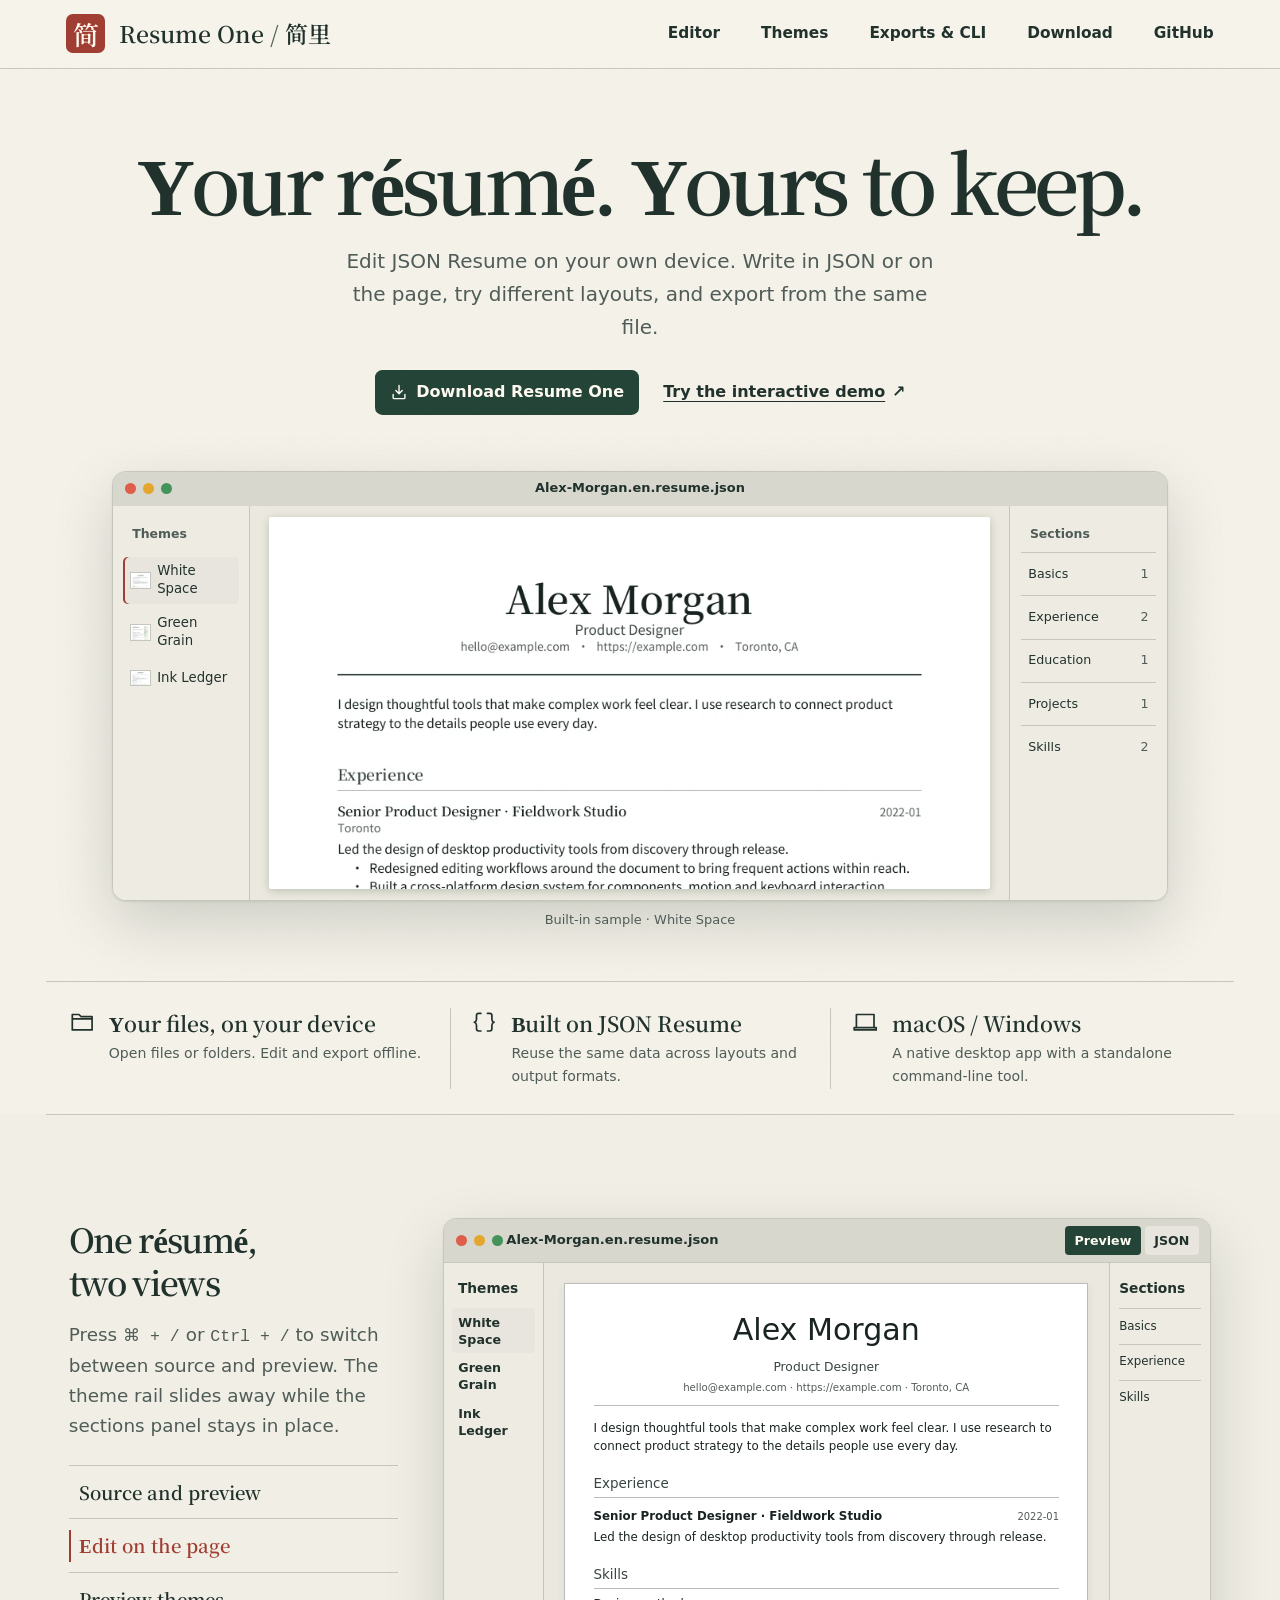
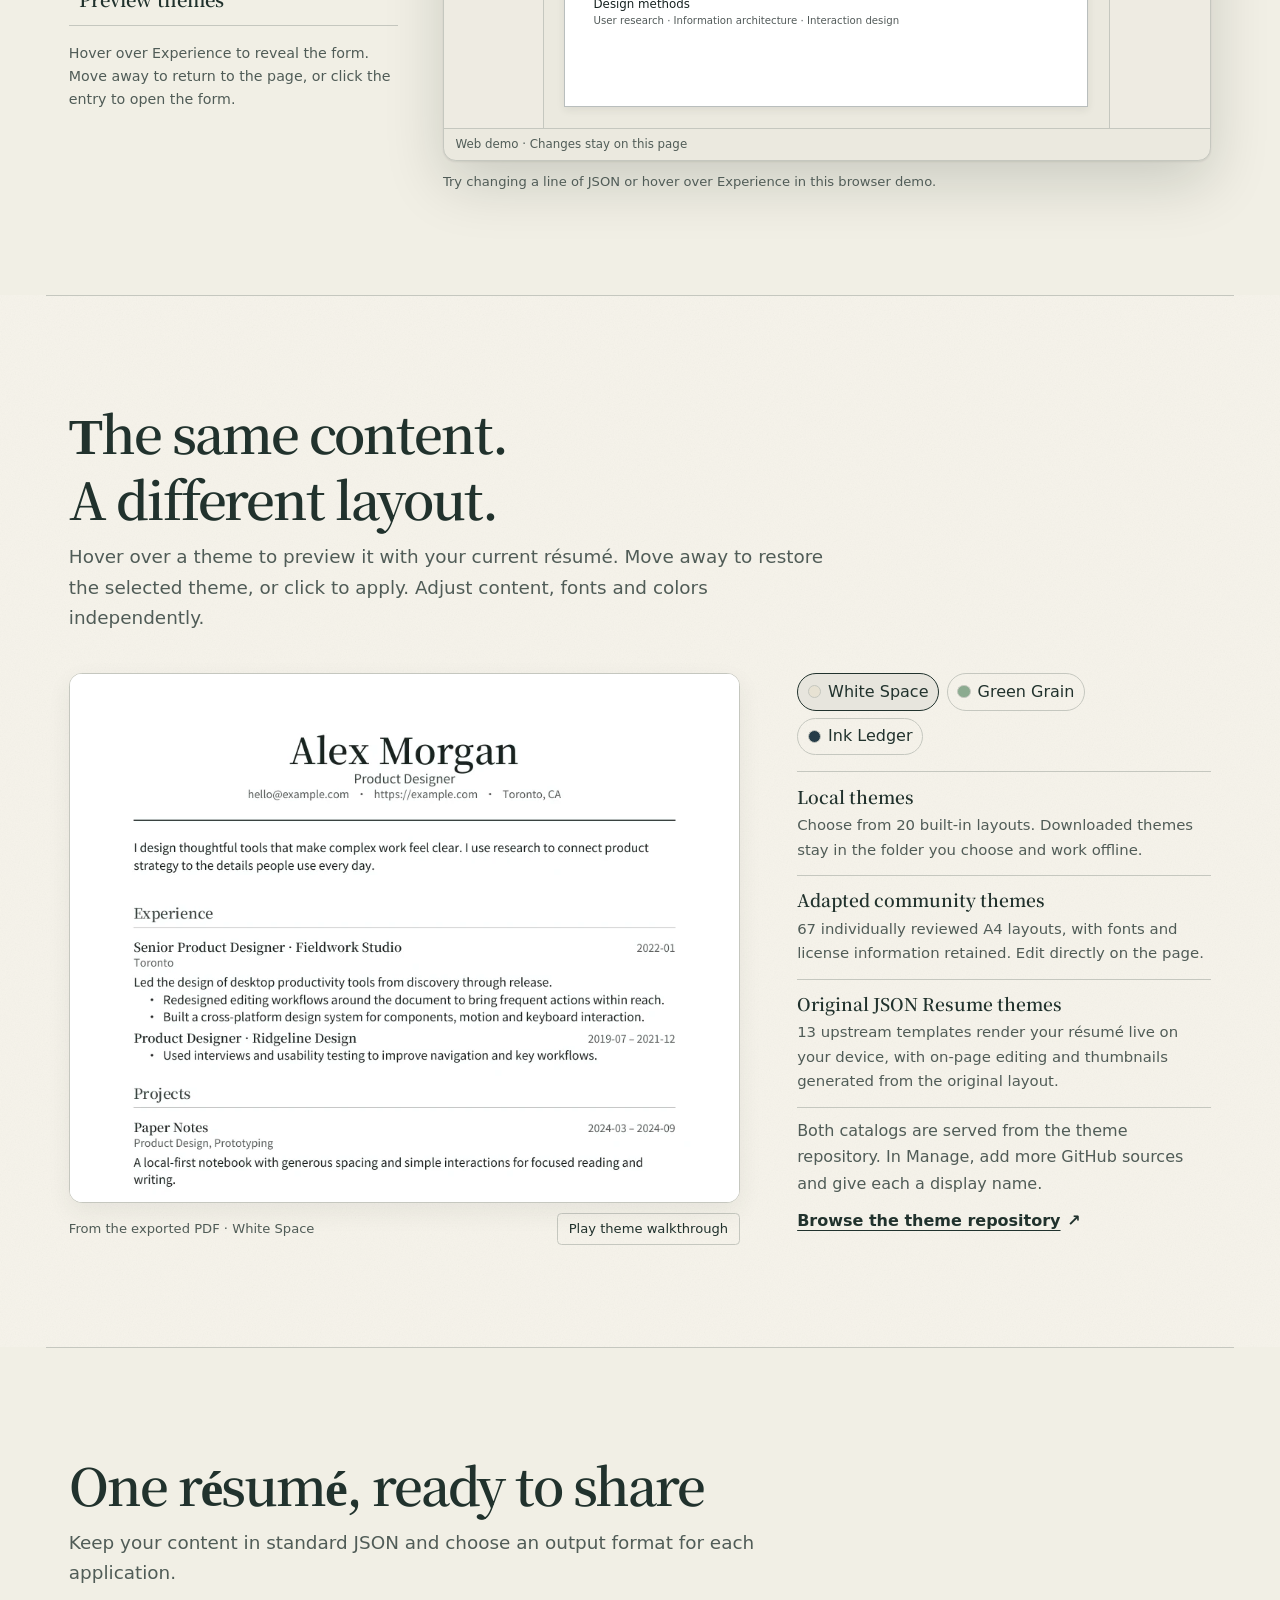
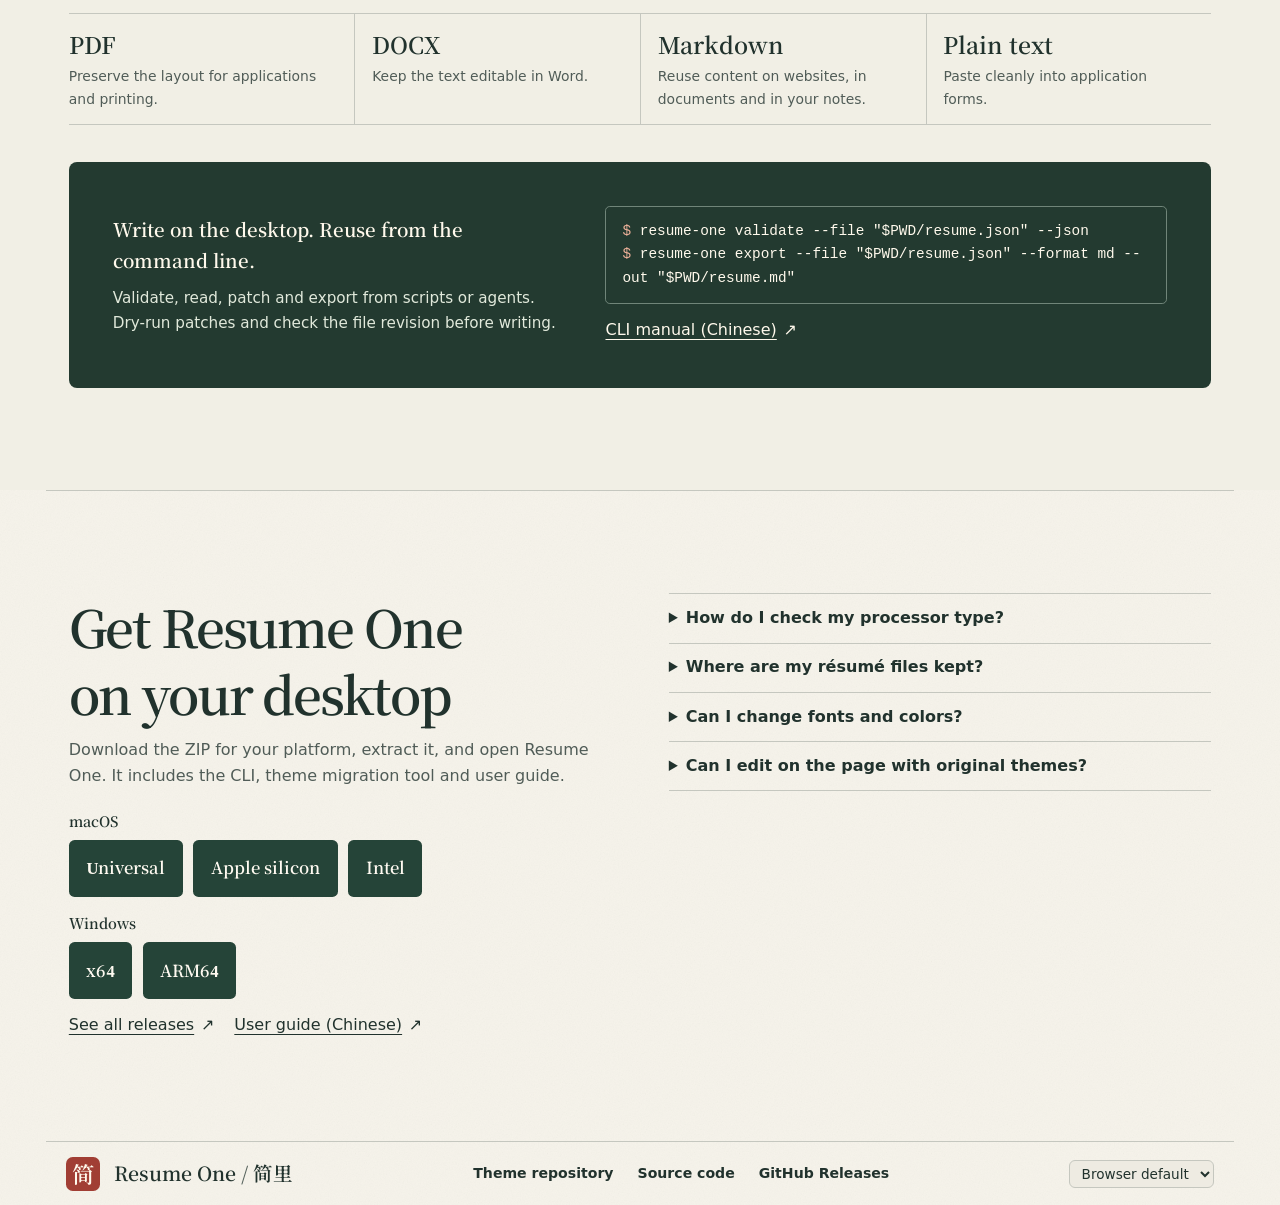
==== commit cfb68063: "Restore the original homepage layout and stabilize theme previews" ====
--- a/site/en.html
+++ b/site/en.html
@@ -34,17 +34,8 @@
         <a href="#themes">Themes</a>
         <a href="#workflow">Exports &amp; CLI</a>
         <a id="nav-download" href="#download">Download</a>
-        <a class="masthead-repository" href="https://github.com/sctb512/resume-one">GitHub</a>
+        <a href="https://github.com/sctb512/resume-one">GitHub</a>
       </nav>
-      <label class="language-picker header-language">
-        <span class="visually-hidden">Website language</span>
-        <svg viewBox="0 0 24 24" aria-hidden="true"><circle cx="12" cy="12" r="9"/><ellipse cx="12" cy="12" rx="4" ry="9"/><path d="M3 12h18"/></svg>
-        <select id="header-language" data-language-picker>
-          <option value="auto">Auto</option>
-          <option value="zh-CN">简体中文</option>
-          <option value="en">English</option>
-        </select>
-      </label>
     </div>
     <div class="reading-progress" aria-hidden="true"></div>
   </header>
@@ -55,7 +46,7 @@
     <section class="hero frame" aria-labelledby="headline">
       <div class="hero-copy">
         <h1 id="headline"><span>Your résumé.</span> <span>Yours to keep.</span></h1>
-        <p>A local JSON Resume editor for Mac and Windows. Edit on the page or in JSON, try a theme, and export from the same file.</p>
+        <p>Edit JSON Resume on your own device. Write in JSON or on the page, try different layouts, and export from the same file.</p>
         <div class="hero-actions">
           <div class="hero-download-control">
             <a class="primary" id="hero-download" href="#download">
@@ -64,7 +55,7 @@
             </a>
             <div id="hero-download-choices" aria-label="Choose a download" role="group" hidden></div>
           </div>
-          <a class="text-link" href="#editor"><span>Try the demo</span><span aria-hidden="true">↗</span></a>
+          <a class="text-link" href="#editor"><span>Try the interactive demo</span><span aria-hidden="true">↗</span></a>
         </div>
         <a class="hero-other-platforms" href="#download" hidden>Other platforms</a>
       </div>
@@ -123,13 +114,13 @@
       <section id="editor" class="editor-demo frame chapter" aria-labelledby="editor-title">
         <div class="editor-intro" data-reveal>
           <h2 id="editor-title">One résumé, two views</h2>
-          <p>Press <kbd>⌘ + /</kbd> or <kbd>Ctrl + /</kbd> to switch between source and preview. On desktop, the theme rail slides away while the sections panel stays in place.</p>
+          <p>Press <kbd>⌘ + /</kbd> or <kbd>Ctrl + /</kbd> to switch between source and preview. The theme rail slides away while the sections panel stays in place.</p>
           <div class="demo-guide" role="group" aria-label="Choose a demo">
-            <button type="button" data-demo-step="source" aria-pressed="false">Edit JSON</button>
-            <button type="button" data-demo-step="paper" aria-pressed="true">Edit on paper</button>
+            <button type="button" data-demo-step="source" aria-pressed="false">Source and preview</button>
+            <button type="button" data-demo-step="paper" aria-pressed="true">Edit on the page</button>
             <button type="button" data-demo-step="themes" aria-pressed="false">Preview themes</button>
           </div>
-          <p id="demo-guide-note" class="demo-guide-note">Hover over Experience or tap an entry to edit it. Move away to return to the preview.</p>
+          <p id="demo-guide-note" class="demo-guide-note">Hover over Experience to reveal the form. Move away to return to the page, or click the entry to open the form.</p>
         </div>
 
         <figure class="demo-figure" data-reveal>
@@ -254,15 +245,10 @@
 
     <section id="themes" class="theme-story workflow frame chapter" aria-labelledby="themes-title">
       <header class="section-lead" data-reveal>
-        <h2 id="themes-title">One résumé, many layouts</h2>
+        <h2 id="themes-title"><span>The same content.</span> <span>A different layout.</span></h2>
         <p>Hover over a theme to preview it with your current résumé. Move away to restore the selected theme, or click to apply. Adjust content, fonts and colors independently.</p>
       </header>
       <figure class="theme-motion" data-reveal>
-        <div class="site-theme-choices" role="group" aria-label="Change the website and résumé theme">
-          <button type="button" data-theme-choice="zhibai" aria-pressed="true" aria-controls="theme-sample">White Space</button>
-          <button type="button" data-theme-choice="qinghe" aria-pressed="false" aria-controls="theme-sample">Green Grain</button>
-          <button type="button" data-theme-choice="moxu" aria-pressed="false" aria-controls="theme-sample">Ink Ledger</button>
-        </div>
         <div class="theme-stage">
           <div id="theme-sample" class="sample-sheet" role="img" data-theme-sample data-visible-theme="zhibai"
                aria-label="Alex Morgan’s sample résumé, from the first PDF page in the White Space theme">
@@ -281,12 +267,17 @@
         </figcaption>
       </figure>
       <div class="theme-library" data-reveal>
+        <div class="site-theme-choices" role="group" aria-label="Change the website and résumé theme">
+          <button type="button" data-theme-choice="zhibai" aria-pressed="true" aria-controls="theme-sample">White Space</button>
+          <button type="button" data-theme-choice="qinghe" aria-pressed="false" aria-controls="theme-sample">Green Grain</button>
+          <button type="button" data-theme-choice="moxu" aria-pressed="false" aria-controls="theme-sample">Ink Ledger</button>
+        </div>
         <dl class="theme-types">
-          <div><dt><span class="theme-count">20</span> Built-in themes</dt><dd>Use them offline and save downloaded themes to a folder of your choice.</dd></div>
-          <div><dt><span class="theme-count">67</span> Adapted community themes</dt><dd>Reviewed A4 layouts with fonts and licenses included. Edit directly on the page.</dd></div>
-          <div><dt><span class="theme-count">13</span> Original JSON Resume themes</dt><dd>Render your résumé locally in upstream layouts, with on-page editing and matching thumbnails.</dd></div>
+          <div><dt>Local themes</dt><dd>Choose from 20 built-in layouts. Downloaded themes stay in the folder you choose and work offline.</dd></div>
+          <div><dt>Adapted community themes</dt><dd>67 individually reviewed A4 layouts, with fonts and license information retained. Edit directly on the page.</dd></div>
+          <div><dt>Original JSON Resume themes</dt><dd>13 upstream templates render your résumé live on your device, with on-page editing and thumbnails generated from the original layout.</dd></div>
         </dl>
-        <p>Add your own GitHub sources in Theme Settings.</p>
+        <p>Both catalogs are served from the theme repository. In Manage, add more GitHub sources and give each a display name.</p>
         <a class="text-link" href="https://github.com/sctb512/resume-one-themes"><span>Browse the theme repository</span><span aria-hidden="true">↗</span></a>
       </div>
     </section>
@@ -309,13 +300,8 @@
             <p>Validate, read, patch and export from scripts or agents. Dry-run patches and check the file revision before writing.</p>
           </div>
           <div class="cli-example">
-            <pre aria-label="CLI example"><code><span aria-hidden="true">$ </span>resume-one validate \
-    --file "$PWD/resume.json" \
-    --json
-<span aria-hidden="true">$ </span>resume-one export \
-    --file "$PWD/resume.json" \
-    --format md \
-    --out "$PWD/resume.md"</code></pre>
+            <pre aria-label="CLI example"><code><span aria-hidden="true">$ </span>resume-one validate --file "$PWD/resume.json" --json
+<span aria-hidden="true">$ </span>resume-one export --file "$PWD/resume.json" --format md --out "$PWD/resume.md"</code></pre>
             <a class="text-link" href="https://github.com/sctb512/resume-one/blob/v0.1.0-preview.9/docs/cli-manual.md"><span>CLI manual (Chinese)</span><span aria-hidden="true">↗</span></a>
           </div>
         </div>
@@ -324,22 +310,22 @@
 
     <section id="download" class="workflow download-section frame chapter" aria-labelledby="download-title">
       <div>
-        <h2 id="download-title" data-reveal>Download Resume One</h2>
-        <p>Unzip the download for your platform and open Resume One. The archive includes the CLI, theme migrator and user guide.</p>
+        <h2 id="download-title" data-reveal>Get Resume One on your desktop</h2>
+        <p>Download the ZIP for your platform, extract it, and open Resume One. It includes the CLI, theme migration tool and user guide.</p>
         <div class="download-platforms">
           <section aria-labelledby="macos-download-title">
             <h3 id="macos-download-title">macOS</h3>
-            <div class="download-options">
-              <a data-download="macos-universal" aria-label="macOS · Universal" href="https://github.com/sctb512/resume-one/releases/download/v0.1.0-preview.9/Resume-One-macOS-universal-unsigned.zip">Universal</a>
-              <a data-download="macos-arm64" aria-label="macOS · Apple silicon" href="https://github.com/sctb512/resume-one/releases/download/v0.1.0-preview.9/Resume-One-macOS-arm64-unsigned.zip">Apple silicon</a>
-              <a data-download="macos-x64" aria-label="macOS · Intel" href="https://github.com/sctb512/resume-one/releases/download/v0.1.0-preview.9/Resume-One-macOS-x64-unsigned.zip">Intel</a>
+            <div class="hero-actions">
+              <a class="primary" data-download="macos-universal" aria-label="macOS · Universal" href="https://github.com/sctb512/resume-one/releases/download/v0.1.0-preview.9/Resume-One-macOS-universal-unsigned.zip">Universal</a>
+              <a class="primary" data-download="macos-arm64" aria-label="macOS · Apple silicon" href="https://github.com/sctb512/resume-one/releases/download/v0.1.0-preview.9/Resume-One-macOS-arm64-unsigned.zip">Apple silicon</a>
+              <a class="primary" data-download="macos-x64" aria-label="macOS · Intel" href="https://github.com/sctb512/resume-one/releases/download/v0.1.0-preview.9/Resume-One-macOS-x64-unsigned.zip">Intel</a>
             </div>
           </section>
           <section aria-labelledby="windows-download-title">
             <h3 id="windows-download-title">Windows</h3>
-            <div class="download-options">
-              <a data-download="windows-x64" aria-label="Windows · x64" href="https://github.com/sctb512/resume-one/releases/download/v0.1.0-preview.9/Resume-One-Windows-x64-unsigned.zip">x64</a>
-              <a data-download="windows-arm64" aria-label="Windows · ARM64" href="https://github.com/sctb512/resume-one/releases/download/v0.1.0-preview.9/Resume-One-Windows-arm64-unsigned.zip">ARM64</a>
+            <div class="hero-actions">
+              <a class="primary" data-download="windows-x64" aria-label="Windows · x64" href="https://github.com/sctb512/resume-one/releases/download/v0.1.0-preview.9/Resume-One-Windows-x64-unsigned.zip">x64</a>
+              <a class="primary" data-download="windows-arm64" aria-label="Windows · ARM64" href="https://github.com/sctb512/resume-one/releases/download/v0.1.0-preview.9/Resume-One-Windows-arm64-unsigned.zip">ARM64</a>
             </div>
           </section>
         </div>
@@ -348,13 +334,12 @@
           <a class="text-link" href="https://github.com/sctb512/resume-one/blob/v0.1.0-preview.9/docs/user-manual.md"><span>User guide (Chinese)</span><span aria-hidden="true">↗</span></a>
         </div>
       </div>
-      <section class="faq" data-reveal aria-labelledby="faq-title">
-        <h3 id="faq-title">Frequently asked questions</h3>
+      <div class="faq" data-reveal aria-label="Download and usage questions">
         <details><summary>How do I check my processor type?</summary><p>On Mac, open About This Mac from the Apple menu and look for Chip or Processor. On Windows, go to Settings → System → About and check whether System type says x64 or ARM64.</p></details>
         <details><summary>Where are my résumé files kept?</summary><p>Choose any local folder, or use an iCloud Drive or OneDrive folder and let that service sync it. Preview and export run on your device.</p></details>
         <details><summary>Can I change fonts and colors?</summary><p>In Appearance, hover to try installed fonts and colors, then click to save your preference. You can import fonts or pick a color from the screen. Your résumé JSON stays intact.</p></details>
         <details><summary>Can I edit on the page with original themes?</summary><p>Yes. Hover over a visible section or entry to reveal its form. You can undo changes, and use the sections panel to add or remove entries. Original-theme PDF and thumbnail generation use an installed copy of Chrome, Edge or Chromium.</p></details>
-      </section>
+      </div>
     </section>
   </main>
 
@@ -368,14 +353,14 @@
       <a href="https://github.com/sctb512/resume-one">Source code</a>
       <a href="https://github.com/sctb512/resume-one/releases">GitHub Releases</a>
     </nav>
-    <label class="language-picker">
-      <span class="visually-hidden">Website language</span>
-      <select id="site-language" data-language-picker>
-        <option value="auto">Browser default</option>
-        <option value="zh-CN">简体中文</option>
-        <option value="en">English</option>
-      </select>
-    </label>
+      <label class="language-picker">
+        <span class="visually-hidden">Website language</span>
+        <select id="site-language">
+          <option value="auto">Browser default</option>
+          <option value="zh-CN">简体中文</option>
+          <option value="en">English</option>
+        </select>
+      </label>
   </footer>
 </body>
 </html>
--- a/site/site.css
+++ b/site/site.css
@@ -76,7 +76,7 @@
 
 a { color: inherit; }
 button { font: inherit; }
-a:focus-visible, button:focus-visible, select:focus-visible, summary:focus-visible {
+a:focus-visible, button:focus-visible {
   outline: 2px solid var(--seal);
   outline-offset: 4px;
 }
@@ -104,27 +104,7 @@
   transform: scaleX(0);
   transform-origin: left;
 }
-.masthead-inner {
-  display: grid;
-  grid-template-columns: auto minmax(0, 1fr) auto;
-  gap: clamp(.9rem, 2vw, 2.15rem);
-  min-height: 4.3rem;
-}
-.masthead nav { justify-content: flex-end; gap: .25rem clamp(.8rem, 2.15vw, 2.25rem); }
-.masthead nav a { white-space: nowrap; }
-.header-language {
-  gap: .3rem;
-  padding-inline-start: .7rem;
-  border-inline-start: 1px solid var(--rule);
-}
-.header-language svg {
-  flex: none;
-  width: .95rem;
-  height: .95rem;
-  fill: none;
-  stroke: currentColor;
-  stroke-width: 1.35;
-}
+.masthead-inner { min-height: 4.1rem; }
 .masthead nav a[aria-current="location"] {
   color: var(--seal);
   text-decoration: underline;
@@ -161,38 +141,26 @@
 nav a:hover { text-decoration: underline; }
 
 .hero {
-  display: grid;
-  grid-template-columns: minmax(0, .88fr) minmax(0, 1.52fr);
-  align-items: center;
-  gap: clamp(2rem, 4.2vw, 4.5rem);
-  padding-block: clamp(4rem, 7.9vw, 7.25rem) clamp(3rem, 5.5vw, 5.4rem);
-}
-.hero-copy { padding-inline-start: clamp(0rem, 1.75vw, 1.75rem); }
+  padding-block: clamp(3rem, 5vw, 4.75rem) clamp(2.25rem, 4vw, 3.8rem);
+  text-align: center;
+}
 h1, h2, h3 { font-family: var(--display); font-weight: 600; margin: 0; }
-h1 { font-size: clamp(2.85rem, 4.5vw, 4.6rem); line-height: 1.08; letter-spacing: -.052em; }
-h1 span { display: block; }
-:root[lang="zh-CN"] h1 {
-  font-size: clamp(2.75rem, 4.1vw, 4.3rem);
-  line-height: 1.2;
-  letter-spacing: -.025em;
-}
-:root[lang="zh-CN"] h2 { letter-spacing: -.022em; }
+h1 { font-size: clamp(3.1rem, 6.3vw, 6.1rem); line-height: 1.18; letter-spacing: -.055em; }
+h1 span { display: inline-block; }
 .hero-copy p {
-  max-width: 34ch;
-  margin: 1.3rem 0 0;
+  max-width: 38rem;
+  margin: 1.1rem auto 0;
   color: var(--muted);
-  font-size: clamp(1rem, 1.38vw, 1.15rem);
-  line-height: 1.68;
-  text-wrap: pretty;
-}
-:root[lang="zh-CN"] .hero-copy p { max-width: 24em; line-height: 1.82; }
-.hero .hero-actions { gap: .7rem 1.15rem; margin-top: 1.65rem; }
+  font-size: clamp(1rem, 1.6vw, 1.25rem);
+  line-height: 1.65;
+}
+.hero .hero-actions { justify-content: center; gap: .6rem 1.5rem; margin-top: 1.6rem; }
 .hero-download-control { position: relative; }
 #hero-download {
   min-width: 0;
-  min-height: 2.95rem;
-  gap: .53rem;
-  padding: .62rem 1rem;
+  min-height: 2.8rem;
+  gap: .52rem;
+  padding: .58rem .95rem;
   border-radius: .46rem;
   font: 650 1rem/1.3 var(--body);
   transition: none;
@@ -210,7 +178,8 @@
   position: absolute;
   z-index: 4;
   top: calc(100% + .42rem);
-  inset-inline-start: 0;
+  inset-inline-start: 50%;
+  transform: translateX(-50%);
   display: grid;
   min-width: 11.75rem;
   padding: .3rem;
@@ -265,7 +234,7 @@
 .text-link:hover { color: var(--seal); }
 .hero-actions .text-link { font-size: 1.16rem; font-weight: 550; }
 
-.preview { width: 100%; min-width: 0; margin: 0; }
+.preview { width: min(100%, 66rem); min-width: 0; margin: clamp(2rem, 4.4vw, 3.8rem) auto 0; }
 .preview-window {
   border: 1px solid var(--rule);
   border-radius: .85rem;
@@ -291,18 +260,18 @@
 .window-dots i:nth-child(3) { background: #43935a; }
 .workspace {
   display: grid;
-  grid-template-columns: clamp(7rem, 18%, 9rem) minmax(0, 1fr) clamp(6.3rem, 16%, 8.25rem);
+  grid-template-columns: clamp(7rem, 13%, 10rem) minmax(0, 1fr) clamp(7rem, 15%, 10rem);
   text-align: left;
 }
 .hero-rail-title { display: block; margin: 0 .55rem .45rem; color: var(--muted); font-size: .78rem; font-weight: 650; }
-.hero-module-rail { padding: 1rem .55rem; background: var(--panel); border-left: 1px solid var(--rule); }
+.hero-module-rail { padding: 1.15rem .7rem; background: var(--panel); border-left: 1px solid var(--rule); }
 .hero-module-rail > span:not(.hero-rail-title) { display: flex; justify-content: space-between; gap: .4rem; padding: .67rem .45rem; border-top: 1px solid var(--rule); font-size: .79rem; }
 .hero-module-rail > span > span { color: var(--muted); }
 .theme-options {
   display: flex;
   flex-direction: column;
   gap: .3rem;
-  padding: 1rem .55rem;
+  padding: 1.15rem .65rem;
   background: var(--panel);
   border-right: 1px solid var(--rule);
 }
@@ -332,7 +301,7 @@
   background: var(--doc-paper);
 }
 .hero-sheet {
-  aspect-ratio: 1.34;
+  aspect-ratio: 1.94;
   box-shadow: 0 2px 9px #10251736;
   border-radius: .18rem;
 }
@@ -346,7 +315,7 @@
 [data-visible-theme="zhibai"] [data-sheet="zhibai"],
 [data-visible-theme="qinghe"] [data-sheet="qinghe"],
 [data-visible-theme="moxu"] [data-sheet="moxu"] { opacity: 1; }
-.preview figcaption { margin-top: .6rem; font-size: .79rem; text-align: center; color: var(--muted); }
+.preview figcaption { margin-top: .46rem; font-size: .81rem; color: var(--muted); }
 
 .workflow {
   border-top: 1px solid var(--rule);
@@ -373,65 +342,33 @@
 }
 .skip:focus { position: absolute; z-index: 2; top: 1rem; left: 1rem; padding: .6rem 1rem; background: var(--paper); }
 
-@media (max-width: 74rem) {
+@media (max-width: 56rem) {
   .hero-module-rail { display: none; }
-  .workspace { grid-template-columns: minmax(6.1rem, 17%) minmax(0, 1fr); }
-}
-@media (max-width: 58rem) {
-  .hero {
-    grid-template-columns: 1fr;
-    justify-items: center;
-    text-align: center;
-    padding-block: clamp(2.5rem, 6vw, 4.7rem) 2.5rem;
-  }
-  .hero-copy { padding-inline-start: 0; }
-  .hero-copy p { margin-inline: auto; }
-  .hero .hero-actions { justify-content: center; }
-  h1 { font-size: clamp(3rem, 7vw, 4.45rem); }
-  :root[lang="zh-CN"] h1 { font-size: clamp(2.7rem, 6vw, 4rem); }
-  .preview { max-width: 47rem; }
-  .hero-sheet { aspect-ratio: 1.64; }
-}
-@media (max-width: 50rem) {
-  .masthead-inner { grid-template-columns: minmax(0, 1fr) auto; gap: .35rem .85rem; }
-  .masthead nav { grid-area: 2 / 1 / 3 / -1; justify-content: flex-start; }
-  .header-language { grid-area: 1 / 2; padding-inline-start: 0; border-inline-start: 0; }
-  .masthead-repository { display: none; }
-  :root { --header-space: 6rem; }
+  .workspace { grid-template-columns: 7rem minmax(0, 1fr); }
 }
 @media (max-width: 38rem) {
-  .masthead-inner, .footer { padding-inline: 0; }
-  .masthead-inner { padding-block: .55rem .4rem; }
-  .masthead nav { gap: .2rem 1rem; }
-  .masthead nav a { font-size: .83rem; padding-block: .23rem; }
-  .brand { gap: .52rem; }
-  .seal { width: 1.92rem; height: 1.92rem; font-size: 1.28rem; }
-  .hero {
-    justify-items: stretch;
-    text-align: start;
-    gap: 1.55rem;
-    padding-block: 2.55rem 1.8rem;
-  }
-  h1 { font-size: clamp(2.55rem, 10.5vw, 3.55rem); }
-  :root[lang="zh-CN"] h1 { font-size: clamp(2.35rem, 10vw, 3.5rem); }
-  .hero-copy p { margin: .85rem 0 0; }
-  .hero .hero-actions { justify-content: flex-start; margin-top: 1.15rem; }
-  .hero-other-platforms { margin-top: .48rem; }
-  .primary { min-width: 0; min-height: 2.85rem; font-size: 1.06rem; padding: .58rem 1.05rem; }
+  .masthead-inner, .footer { align-items: flex-start; padding-inline: 0; gap: .85rem; }
+  .masthead nav { justify-content: flex-end; gap: .38rem .75rem; }
+  .masthead nav a { font-size: .8rem; }
+  .brand { gap: .46rem; }
+  .seal { width: 1.88rem; height: 1.88rem; font-size: 1.26rem; }
+  h1 { font-size: clamp(2.35rem, 9.4vw, 3.65rem); }
+  .hero-copy p { margin-top: 1.1rem; }
+  .hero-actions { gap: .85rem 1.25rem; }
+  #hero-download-choices:not([hidden]) { inset-inline-start: 0; transform: none; }
+  .primary { min-width: 8.1rem; min-height: 2.85rem; font-size: 1.06rem; padding: .58rem 1.05rem; }
+  .hero-actions .text-link { font-size: 1rem; }
+  :root { --header-space: 6.1rem; }
   .workspace { grid-template-columns: 1fr; }
   .hero-rail-title { display: none; }
-  .hero-sheet { aspect-ratio: 1.39; }
-  .theme-options {
-    display: grid;
-    grid-template-columns: repeat(3, minmax(0, 1fr));
-    padding: .32rem .55rem;
-    border-right: none;
-    border-bottom: 1px solid var(--rule);
-  }
-  .theme-options button { justify-content: center; min-height: 2.45rem; padding-inline: .3rem; font-size: .9rem; }
-  .theme-options button img { display: none; }
-  .sheet-mat { padding: .55rem; }
-  .footer { align-items: flex-start; flex-direction: column; gap: .85rem; }
+  .hero-sheet { aspect-ratio: 1.24; }
+  .hero { padding-top: 2.8rem; }
+  .hero h1 span { display: block; }
+  .preview { margin-top: 1.95rem; }
+  .theme-options { flex-direction: row; padding: .36rem .65rem; border-right: none; border-bottom: 1px solid var(--rule); }
+  .theme-options button { min-height: 2.1rem; padding-inline: .8rem; font-size: .9rem; }
+  .sheet-mat { padding: .55rem .65rem; }
+  .footer { flex-direction: column; }
 }
 @media (prefers-reduced-motion: reduce) {
   html { scroll-behavior: auto; }
@@ -519,7 +456,8 @@
 .demo-content { min-width: 0; padding: clamp(.5rem, 1.6vw, 1.35rem); }
 .demo-paper, .demo-code {
   min-width: 0;
-  min-height: 22.8rem;
+  /* A theme can reflow the résumé without moving the controls farther down the page. */
+  block-size: 26.5rem;
   background: var(--doc-paper);
   color: var(--doc-ink);
   color-scheme: light;
@@ -532,6 +470,7 @@
   line-height: 1.52;
   transition: background-color .16s ease;
   overflow-wrap: anywhere;
+  overflow: auto;
 }
 .demo-resume-header { margin-bottom: 1.15em; }
 .demo-paper h3 { font: 500 clamp(1.58rem, 2.35vw, 2.2rem)/1.2 var(--body); margin: 0 0 .32em; }
@@ -667,45 +606,33 @@
   padding-block: clamp(2.25rem, 4vw, 3.75rem);
 }
 .theme-types { margin: 0; border-top: 1px solid var(--rule); }
-.theme-types > div {
-  padding: .85rem 0 1rem;
-  border-bottom: 1px solid var(--rule);
-}
-.theme-types dt {
-  display: flex;
-  align-items: baseline;
-  gap: .85rem;
-  font: 600 1.15rem/1.4 var(--display);
-}
-.theme-count {
-  min-width: 2ch;
-  color: var(--seal);
-  font-size: 1.55rem;
-  font-variant-numeric: tabular-nums;
-}
-.theme-types dd { margin: .32rem 0 0 2.65rem; color: var(--muted); font-size: .93rem; }
+.theme-types > div { padding: .7rem 0 .8rem; border-bottom: 1px solid var(--rule); }
+.theme-types dt { font: 600 1.09rem/1.5 var(--display); }
+.theme-types dd { margin: .21rem 0 0; color: var(--muted); font-size: .93rem; }
 
 @media (max-width: 58rem) {
   .editor-demo { grid-template-columns: 1fr; }
   .demo-guide { display: flex; }
-  .demo-guide button { flex: 1; min-width: 0; }
+  .demo-guide button { flex: 1; }
   .demo-guide-note { min-height: 0; margin-bottom: 0 !important; }
 }
 @media (max-width: 38rem) {
+  .masthead-inner { align-items: flex-start; flex-direction: column; gap: .5rem; }
+  .masthead nav { justify-content: flex-start; }
+
   .demo-toolbar { padding-left: .6rem; }
   .demo-toolbar .window-dots { display: none; }
   .demo-workspace, .demo-window[data-mode="source"] .demo-workspace {
-    grid-template-columns: minmax(0, 1fr);
+    grid-template-columns: minmax(0, 1fr) 4.4rem;
     min-height: auto;
   }
   .demo-theme-rail { grid-column: 1 / -1; display: flex; gap: .2rem; align-items: center; padding: .3rem .5rem; border-bottom: 1px solid var(--rule); }
   .demo-theme-rail .demo-rail-title { margin-bottom: 0; }
   .demo-theme-rail button { width: auto; }
   .demo-window[data-mode="source"] .demo-theme-rail { display: none; }
-  .demo-module-rail { display: none; }
-  .demo-theme-rail { flex-wrap: wrap; }
-  .demo-modes button, .demo-theme-rail button { min-height: 2.25rem; }
-  .demo-paper { font-size: .83rem; }
+  .demo-module-rail { padding: .65rem .4rem; }
+  .demo-module-rail > span { font-size: .68rem; }
+  .demo-paper, .demo-code { block-size: 32rem; }
   .demo-guide button { padding-inline: .35rem; font-size: .93rem; }
   .demo-date { flex-shrink: 1; }
 }
@@ -733,7 +660,6 @@
 .section-lead { grid-column: 1 / -1; }
 .section-lead p, .theme-library p, .download-section p { margin: .65rem 0 0; color: var(--muted); max-width: 48rem; }
 .theme-motion { margin: 0; min-width: 0; }
-.theme-library { align-self: start; margin-top: 3.25rem; }
 .theme-stage {
   position: relative;
   aspect-ratio: 906 / 716;
@@ -745,8 +671,8 @@
 }
 .theme-stage > img { position: absolute; inset: 0; width: 100%; height: 100%; object-fit: contain; }
 .theme-motion figcaption { display: flex; justify-content: space-between; flex-wrap: wrap; align-items: center; gap: .4rem; margin-top: .62rem; color: var(--muted); font-size: .82rem; }
-.theme-motion figcaption button { min-height: 2.35rem; padding: .1rem .65rem; border: 1px solid var(--rule); border-radius: .28rem; background: transparent; color: var(--ink); cursor: pointer; }
-.theme-motion figcaption button:hover { background: var(--soft); }
+.theme-motion button { min-height: 2rem; padding: .1rem .65rem; border: 1px solid var(--rule); border-radius: .28rem; background: transparent; color: var(--ink); cursor: pointer; }
+.theme-motion button:hover { background: var(--soft); }
 .theme-library > .text-link { margin-top: .7rem; font-weight: 600; }
 
 .output-section, .download-section { padding-block: clamp(2.5rem, 5.5vw, 4.75rem); }
@@ -768,69 +694,24 @@
 }
 .cli-panel h3 { margin: 0; }
 .cli-panel p { color: #e1e9db; font-size: .95rem; margin: .65rem 0 0; }
-.cli-example pre { margin: 0 0 .8rem; padding: .78rem 1rem; border: 1px solid #708579; border-radius: .3rem; white-space: pre; overflow-x: auto; font-size: clamp(.77rem, 1.2vw, .9rem); }
+.cli-example pre { margin: 0 0 .8rem; padding: .78rem 1rem; border: 1px solid #708579; border-radius: .3rem; white-space: pre-wrap; overflow-wrap: anywhere; font-size: clamp(.77rem, 1.2vw, .9rem); }
 .cli-example code span { color: #edb199; }
 .cli-example .text-link:hover { color: #edb199; }
-.download-section {
-  display: grid;
-  grid-template-columns: minmax(0, 1fr) minmax(0, .84fr);
-  gap: 2.2rem clamp(2rem, 6vw, 5rem);
-  align-items: start;
-}
-.download-platforms { display: grid; gap: .65rem; margin-top: 1.35rem; }
-.download-platforms section {
-  padding: .85rem 1rem 1rem;
-  background: color-mix(in srgb, var(--stage) 45%, var(--paper));
-  border: 1px solid var(--rule);
-  border-radius: .58rem;
-}
-.download-platforms h3 { margin: 0 0 .45rem; font-size: 1rem; }
-.download-options { display: flex; flex-wrap: wrap; gap: .4rem; }
-.download-options a {
-  display: inline-flex;
-  align-items: center;
-  gap: .45rem;
-  min-height: 2.5rem;
-  padding: .25rem .65rem;
-  border: 1px solid var(--rule);
-  border-radius: .33rem;
-  font-size: .91rem;
-  font-weight: 620;
-  text-decoration: none;
-}
-.download-options a::after {
-  content: "";
-  width: .72rem;
-  height: .72rem;
-  background: currentColor;
-  mask: url("assets/download.svg") center / contain no-repeat;
-}
-.download-options a:is(:hover, :focus-visible) { background: var(--soft); }
-.faq h3 { font-size: clamp(1.2rem, 2.1vw, 1.55rem); margin: .32rem 0 .8rem; }
-.faq details { border-top: 1px solid var(--rule); }
+.download-section { display: grid; grid-template-columns: 1fr 1fr; gap: 2rem clamp(1.3rem, 4.5vw, 3.8rem); }
+.download-platforms { display: grid; gap: .9rem; margin-top: 1.2rem; }
+.download-platforms h3 { margin: 0 0 .45rem; font-size: .9rem; }
+.download-platforms .hero-actions { margin-top: 0; }
+.faq details { padding: .68rem 0; border-top: 1px solid var(--rule); }
 .faq details:last-child { border-bottom: 1px solid var(--rule); }
-.faq summary {
-  display: flex;
-  justify-content: space-between;
-  align-items: center;
-  gap: .75rem;
-  min-height: 2.85rem;
-  padding-block: .5rem;
-  cursor: pointer;
-  font-weight: 600;
-  list-style: none;
-}
-.faq summary::-webkit-details-marker { display: none; }
-.faq summary::after { content: "+" / ""; color: var(--seal); }
-.faq details[open] summary::after { content: "−" / ""; }
-.faq details p { margin: 0 1.2rem .9rem 0; font-size: .92rem; }
+.faq summary { cursor: pointer; font-weight: 600; }
+.faq p { font-size: .92rem; }
+
 @media (max-width: 65rem) {
   .theme-options button { gap: .35rem; padding-inline: .42rem; font-size: .83rem; }
   .theme-options button img { width: 1.3rem; }
 }
 @media (max-width: 49rem) {
   .theme-story, .download-section, .cli-panel { grid-template-columns: minmax(0, 1fr); }
-  .theme-library { margin-top: 0; }
 }
 @media (max-width: 38rem) {
   .proof-band { grid-template-columns: minmax(0, 1fr); padding-block: .6rem; }
@@ -842,23 +723,23 @@
 }
 
 .chapter-band { background: color-mix(in srgb, var(--stage) 42%, var(--paper)); }
-.chapter { padding-block: clamp(3rem, 6vw, 5.85rem); }
+.chapter { padding-block: clamp(3.5rem, 8vw, 7rem); }
 .chapter .section-lead { max-width: 52rem; }
 #themes-title span { display: inline-block; }
 .chapter .section-lead p, .editor-intro > p:first-of-type { font-size: clamp(1rem, 1.55vw, 1.15rem); }
 .editor-demo { align-items: start; }
 .demo-figure .preview-window { border-radius: .8rem; }
 .theme-story { gap: clamp(1.4rem, 3.1vw, 2.8rem) clamp(1.3rem, 4.5vw, 3.8rem); }
-.site-theme-choices { display: flex; flex-wrap: wrap; gap: .4rem; margin-bottom: .65rem; }
+.site-theme-choices { display: flex; flex-wrap: wrap; gap: .45rem; margin-bottom: 1rem; }
 .site-theme-choices button {
   --swatch: #e7e2d3;
   display: inline-flex;
   align-items: center;
   gap: .43rem;
-  min-height: 2.6rem;
-  padding: .25rem .66rem;
+  min-height: 2.35rem;
+  padding: .25rem .62rem;
   border: 1px solid var(--rule);
-  border-radius: .38rem;
+  border-radius: 2rem;
   color: var(--ink);
   background: transparent;
   cursor: pointer;
@@ -892,6 +773,8 @@
   .revealed { animation: none; }
 }
 
+.download-section .hero-actions { gap: .65rem; }
+.download-section .primary { min-width: 0; padding-inline: 1.1rem; font-size: 1.04rem; }
 .download-links { display: flex; flex-wrap: wrap; gap: .5rem 1.25rem; margin-top: .85rem; }
 
 .language-picker {
@@ -900,7 +783,6 @@
 }
 .language-picker select {
   max-width: 100%;
-  min-height: 2.35rem;
   background: var(--panel);
   color: var(--ink);
   font: inherit;
@@ -909,29 +791,16 @@
   border-radius: 6px;
   padding: .25rem .45rem;
 }
-.header-language select {
-  background: transparent;
-  border-color: transparent;
-  padding-inline: .2rem;
-  cursor: pointer;
-}
-.header-language select:hover { border-color: var(--rule); }
-
 
 :root[lang="en"] .theme-options button {
   gap: .38rem;
   padding-inline: .43rem;
   font-size: .83rem;
-  white-space: nowrap;
+  white-space: normal;
 }
 :root[lang="en"] .theme-options button img { width: 1.3rem; flex-shrink: 0; }
 :root[lang="en"] .demo-theme-rail button { padding-inline: .42rem; white-space: normal; }
-@media (max-width: 74rem) {
-  :root[lang="en"] .theme-options button { white-space: normal; }
-}
 @media (max-width: 38rem) {
-  :root[lang="en"] #hero-download { font-size: .94rem; padding-inline: .8rem; }
-  :root[lang="en"] .hero .hero-actions { column-gap: .85rem; }
+  :root[lang="en"] .theme-options, :root[lang="en"] .demo-theme-rail { flex-wrap: wrap; }
   :root[lang="en"] .hero .hero-actions .text-link { font-size: .94rem; }
-  :root[lang="en"] .theme-options button { white-space: normal; padding-inline: .15rem; }
-}
+}
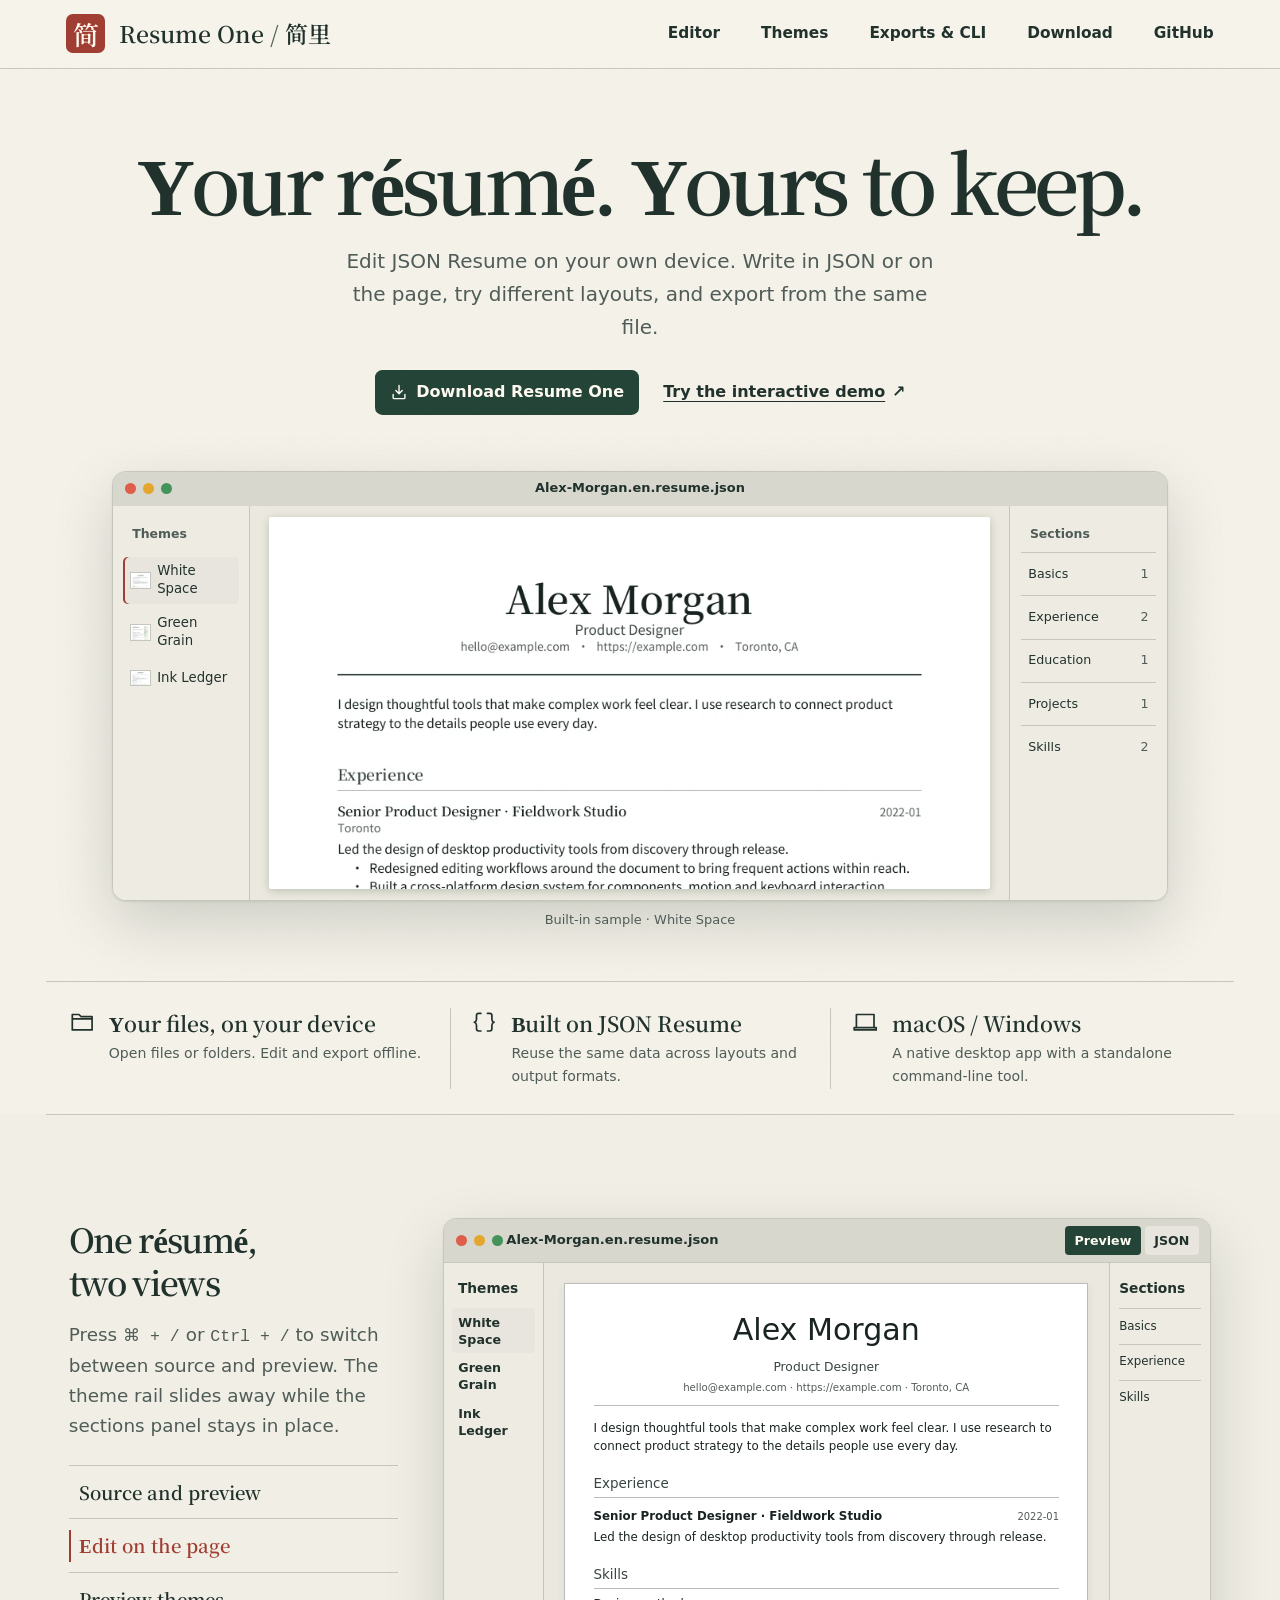
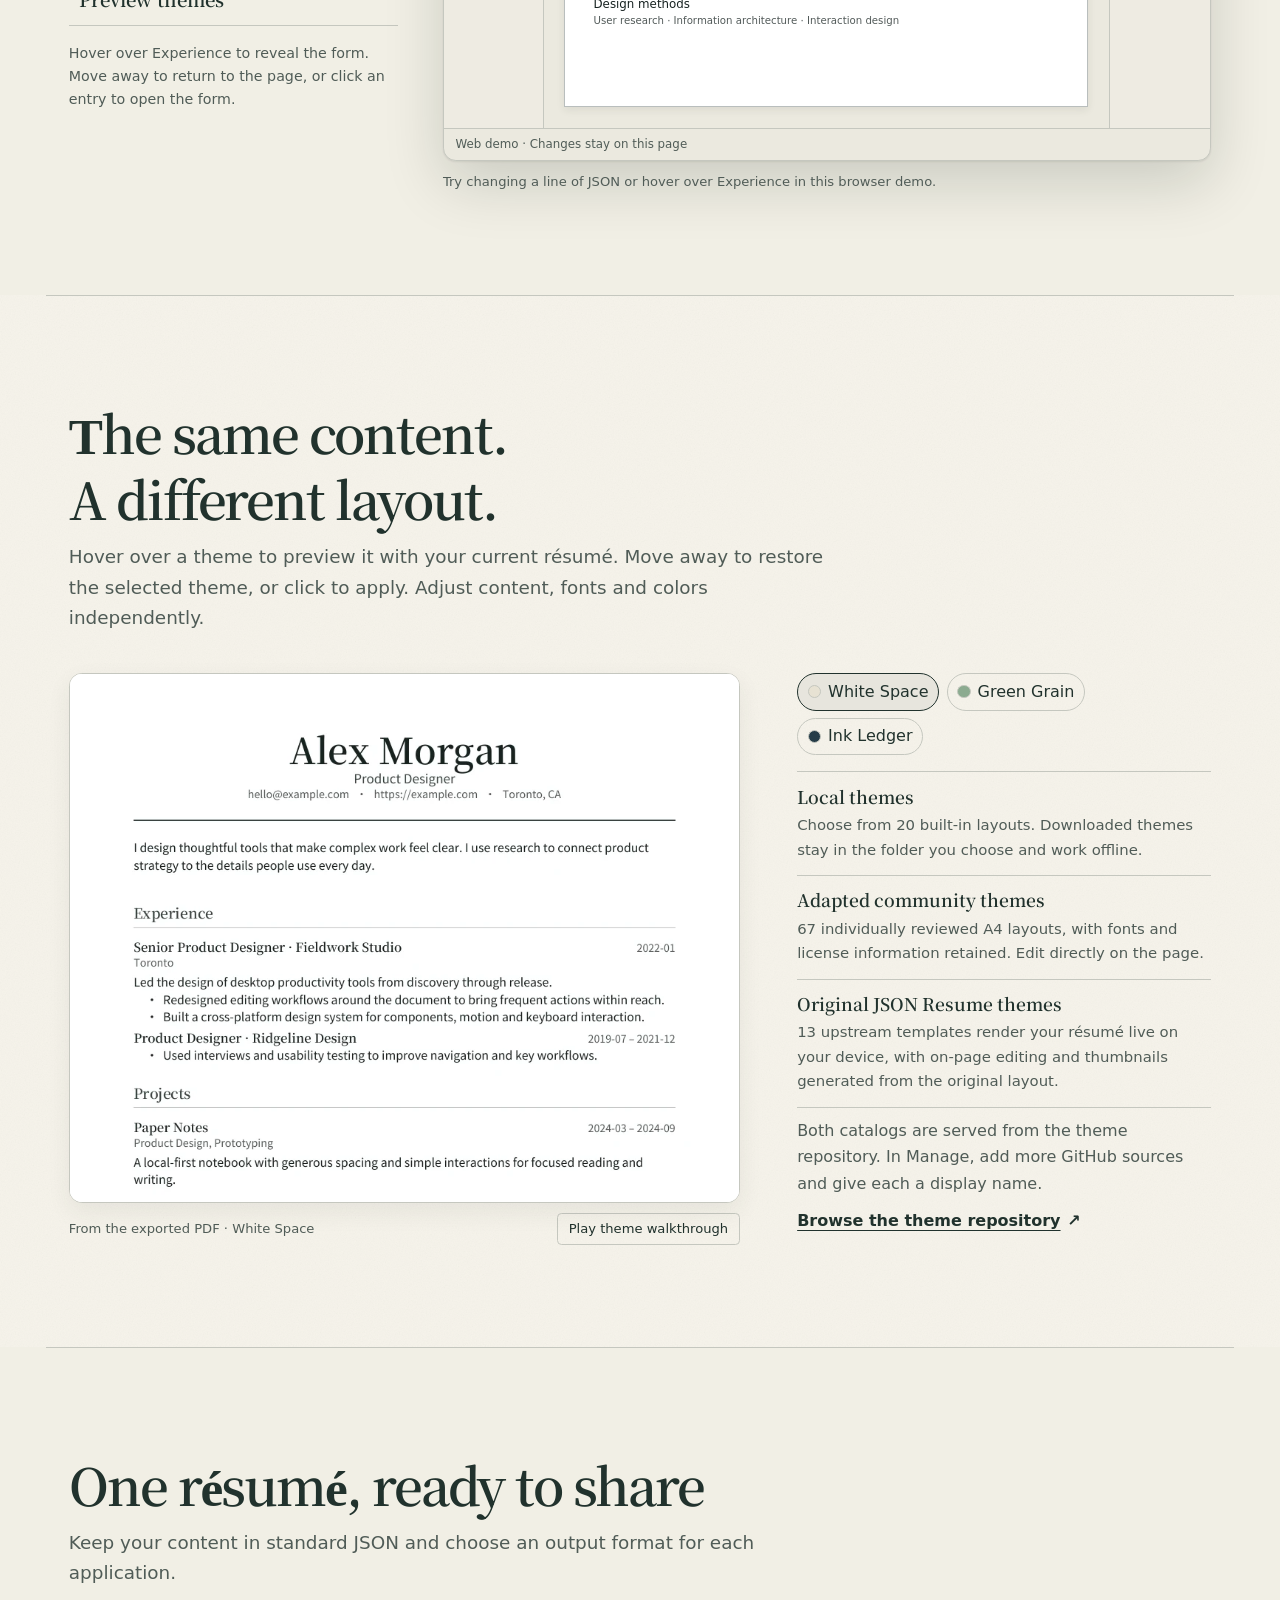
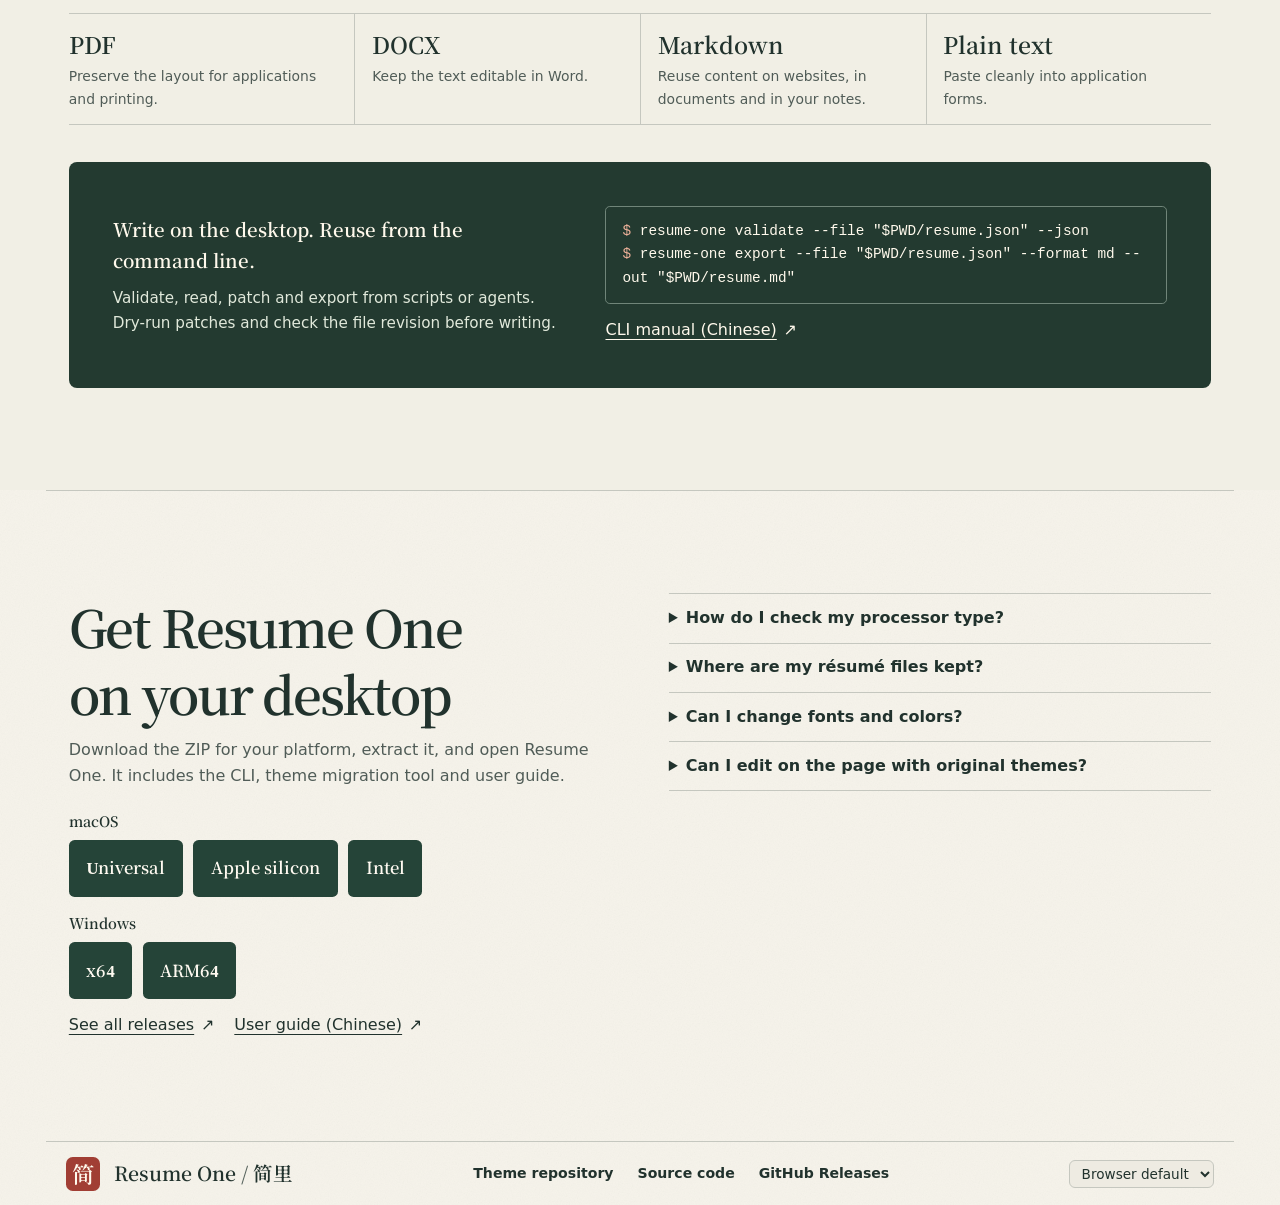
==== commit 742ee5b8: "Polish the bilingual homepage on phones" ====
--- a/site/en.html
+++ b/site/en.html
@@ -29,6 +29,10 @@
         <span class="seal" aria-hidden="true">简</span>
         <span>Resume One <span class="brand-divider">/</span> 简里</span>
       </a>
+      <details class="mobile-menu" hidden>
+        <summary>Menu</summary>
+        <div class="mobile-menu-panel"></div>
+      </details>
       <nav aria-label="Main navigation">
         <a href="#editor">Editor</a>
         <a href="#themes">Themes</a>
@@ -46,16 +50,16 @@
     <section class="hero frame" aria-labelledby="headline">
       <div class="hero-copy">
         <h1 id="headline"><span>Your résumé.</span> <span>Yours to keep.</span></h1>
-        <p>Edit JSON Resume on your own device. Write in JSON or on the page, try different layouts, and export from the same file.</p>
+        <p><span class="wide-copy">Edit JSON Resume on your own device. Write in JSON or on the page, try different layouts, and export from the same file.</span><span class="compact-copy">Edit JSON Resume locally, try different themes, and export from the same file.</span></p>
         <div class="hero-actions">
           <div class="hero-download-control">
             <a class="primary" id="hero-download" href="#download">
               <svg viewBox="0 0 20 20" aria-hidden="true"><path d="M10 2.75v9m-3.5-3.5L10 12l3.5-3.75M3.5 12.75v3.5a1 1 0 0 0 1 1h11a1 1 0 0 0 1-1v-3.5"/></svg>
-              <span>Download Resume One</span>
+              <span class="wide-copy">Download Resume One</span>
+              <span class="compact-copy">Desktop app<small>macOS / Windows</small></span>
             </a>
-            <div id="hero-download-choices" aria-label="Choose a download" role="group" hidden></div>
-          </div>
-          <a class="text-link" href="#editor"><span>Try the interactive demo</span><span aria-hidden="true">↗</span></a>
+          </div>
+          <a class="text-link hero-demo-link" href="#editor"><span class="wide-copy">Try the interactive demo</span><span class="compact-copy">Try the demo</span><span aria-hidden="true">↗</span></a>
         </div>
         <a class="hero-other-platforms" href="#download" hidden>Other platforms</a>
       </div>
@@ -114,7 +118,7 @@
       <section id="editor" class="editor-demo frame chapter" aria-labelledby="editor-title">
         <div class="editor-intro" data-reveal>
           <h2 id="editor-title">One résumé, two views</h2>
-          <p>Press <kbd>⌘ + /</kbd> or <kbd>Ctrl + /</kbd> to switch between source and preview. The theme rail slides away while the sections panel stays in place.</p>
+          <p><span class="pointer-copy">Press <kbd>⌘ + /</kbd> or <kbd>Ctrl + /</kbd> to switch between source and preview. The theme rail slides away while the sections panel stays in place.</span><span class="touch-copy">Tap Experience to edit, or tap JSON to see the source.</span></p>
           <div class="demo-guide" role="group" aria-label="Choose a demo">
             <button type="button" data-demo-step="source" aria-pressed="false">Source and preview</button>
             <button type="button" data-demo-step="paper" aria-pressed="true">Edit on the page</button>
@@ -236,9 +240,14 @@
                 <span>Skills</span>
               </aside>
             </div>
-            <div class="demo-status" id="demo-state" role="status">Web demo · Changes stay on this page</div>
-          </div>
-          <figcaption>Try changing a line of JSON or hover over Experience in this browser demo.</figcaption>
+            <div class="demo-footer">
+              <div class="demo-status" id="demo-state" role="status">Web demo · Changes stay on this page</div>
+              <details class="demo-mobile-modules" hidden>
+                <summary>Sections</summary>
+              </details>
+            </div>
+          </div>
+          <figcaption><span class="pointer-copy">Try changing a line of JSON or hover over Experience in this browser demo.</span><span class="touch-copy">Desktop shortcut: <kbd>⌘ + /</kbd> or <kbd>Ctrl + /</kbd></span></figcaption>
         </figure>
       </section>
     </div>
@@ -246,7 +255,7 @@
     <section id="themes" class="theme-story workflow frame chapter" aria-labelledby="themes-title">
       <header class="section-lead" data-reveal>
         <h2 id="themes-title"><span>The same content.</span> <span>A different layout.</span></h2>
-        <p>Hover over a theme to preview it with your current résumé. Move away to restore the selected theme, or click to apply. Adjust content, fonts and colors independently.</p>
+        <p><span class="pointer-copy">Hover over a theme to preview it with your current résumé. Move away to restore the selected theme, or click to apply. Adjust content, fonts and colors independently.</span><span class="touch-copy">Tap a theme to change the layout. Adjust the content, fonts and colors independently.</span></p>
       </header>
       <figure class="theme-motion" data-reveal>
         <div class="theme-stage">
--- a/site/site.css
+++ b/site/site.css
@@ -76,7 +76,7 @@
 
 a { color: inherit; }
 button { font: inherit; }
-a:focus-visible, button:focus-visible {
+a:focus-visible, button:focus-visible, summary:focus-visible {
   outline: 2px solid var(--seal);
   outline-offset: 4px;
 }
@@ -139,6 +139,12 @@
   text-underline-offset: .25em;
 }
 nav a:hover { text-decoration: underline; }
+.compact-copy, .touch-copy { display: none; }
+
+@media (hover: none) {
+  .pointer-copy { display: none; }
+  .touch-copy { display: inline; }
+}
 
 .hero {
   padding-block: clamp(3rem, 5vw, 4.75rem) clamp(2.25rem, 4vw, 3.8rem);
@@ -174,22 +180,6 @@
   stroke-linecap: round;
   stroke-linejoin: round;
 }
-#hero-download-choices:not([hidden]) {
-  position: absolute;
-  z-index: 4;
-  top: calc(100% + .42rem);
-  inset-inline-start: 50%;
-  transform: translateX(-50%);
-  display: grid;
-  min-width: 11.75rem;
-  padding: .3rem;
-  border: 1px solid var(--rule);
-  border-radius: .45rem;
-  background: var(--paper);
-  box-shadow: var(--shadow);
-}
-#hero-download-choices a { text-align: left; padding: .44rem .64rem; border-radius: .25rem; text-decoration: none; white-space: nowrap; }
-#hero-download-choices a:is(:hover, :focus-visible) { background: var(--soft); }
 .hero .hero-actions > .text-link { font-size: 1rem; }
 .hero-other-platforms {
   display: inline-block;
@@ -355,18 +345,16 @@
   h1 { font-size: clamp(2.35rem, 9.4vw, 3.65rem); }
   .hero-copy p { margin-top: 1.1rem; }
   .hero-actions { gap: .85rem 1.25rem; }
-  #hero-download-choices:not([hidden]) { inset-inline-start: 0; transform: none; }
   .primary { min-width: 8.1rem; min-height: 2.85rem; font-size: 1.06rem; padding: .58rem 1.05rem; }
   .hero-actions .text-link { font-size: 1rem; }
   :root { --header-space: 6.1rem; }
   .workspace { grid-template-columns: 1fr; }
   .hero-rail-title { display: none; }
   .hero-sheet { aspect-ratio: 1.24; }
-  .hero { padding-top: 2.8rem; }
+  .hero { padding-top: 1.9rem; }
   .hero h1 span { display: block; }
-  .preview { margin-top: 1.95rem; }
-  .theme-options { flex-direction: row; padding: .36rem .65rem; border-right: none; border-bottom: 1px solid var(--rule); }
-  .theme-options button { min-height: 2.1rem; padding-inline: .8rem; font-size: .9rem; }
+  .preview { margin-top: 1.35rem; }
+  .theme-options { flex-direction: row; border-right: none; border-bottom: 1px solid var(--rule); }
   .sheet-mat { padding: .55rem .65rem; }
   .footer { flex-direction: column; }
 }
@@ -597,7 +585,8 @@
 .demo-key { color: #285078; }
 .demo-string { color: #305b3a; }
 .demo-literal { color: #8c4939; }
-.demo-status { padding: .38rem .72rem; border-top: 1px solid var(--rule); font-size: .74rem; color: var(--muted); }
+.demo-footer { border-top: 1px solid var(--rule); }
+.demo-status { padding: .38rem .72rem; font-size: .74rem; color: var(--muted); }
 .demo-status[data-invalid] { color: var(--seal); }
 .theme-story {
   display: grid;
@@ -731,8 +720,10 @@
 .demo-figure .preview-window { border-radius: .8rem; }
 .theme-story { gap: clamp(1.4rem, 3.1vw, 2.8rem) clamp(1.3rem, 4.5vw, 3.8rem); }
 .site-theme-choices { display: flex; flex-wrap: wrap; gap: .45rem; margin-bottom: 1rem; }
+[data-theme-choice] { --swatch: #e7e2d3; }
+[data-theme-choice="qinghe"] { --swatch: #8cab90; }
+[data-theme-choice="moxu"] { --swatch: #253c48; }
 .site-theme-choices button {
-  --swatch: #e7e2d3;
   display: inline-flex;
   align-items: center;
   gap: .43rem;
@@ -744,8 +735,6 @@
   background: transparent;
   cursor: pointer;
 }
-.site-theme-choices [data-theme-choice="qinghe"] { --swatch: #8cab90; }
-.site-theme-choices [data-theme-choice="moxu"] { --swatch: #253c48; }
 .site-theme-choices button::before {
   content: "";
   width: .7rem;
@@ -801,6 +790,161 @@
 :root[lang="en"] .theme-options button img { width: 1.3rem; flex-shrink: 0; }
 :root[lang="en"] .demo-theme-rail button { padding-inline: .42rem; white-space: normal; }
 @media (max-width: 38rem) {
-  :root[lang="en"] .theme-options, :root[lang="en"] .demo-theme-rail { flex-wrap: wrap; }
-  :root[lang="en"] .hero .hero-actions .text-link { font-size: .94rem; }
-}
+  .wide-copy { display: none; }
+  .compact-copy { display: inline; }
+
+  :root:has(.mobile-menu:not([hidden])) { --header-space: 4.4rem; }
+  .masthead-inner:has(.mobile-menu:not([hidden])) {
+    flex-direction: row;
+    align-items: center;
+    min-height: 3.55rem;
+    padding-block: .25rem;
+  }
+  .mobile-menu > summary, .demo-mobile-modules > summary {
+    display: flex;
+    align-items: center;
+    gap: .5rem;
+    min-height: 2.75rem;
+    padding-inline: .7rem;
+    color: var(--ink);
+    cursor: pointer;
+    font: 600 .85rem/1.2 var(--body);
+    list-style: none;
+    border-radius: .4rem;
+  }
+  .mobile-menu > summary::-webkit-details-marker, .demo-mobile-modules > summary::-webkit-details-marker { display: none; }
+  .mobile-menu > summary::after, .demo-mobile-modules > summary::after {
+    content: "";
+    width: .37rem;
+    height: .37rem;
+    border: solid currentColor;
+    border-width: 0 1px 1px 0;
+    transform: translateY(-.1em) rotate(45deg);
+  }
+  .mobile-menu[open] > summary::after, .demo-mobile-modules[open] > summary::after {
+    transform: translateY(.12em) rotate(225deg);
+  }
+  .mobile-menu[open] > summary, .demo-mobile-modules[open] > summary,
+  .mobile-menu > summary:active, .demo-mobile-modules > summary:active { background: var(--soft); }
+  .mobile-menu-panel {
+    position: absolute;
+    z-index: 1;
+    inset: calc(100% + .4rem) 1rem auto auto;
+    width: min(16rem, 100% - 2rem);
+    max-block-size: calc(100dvh - var(--header-space));
+    overflow: auto;
+    padding: .5rem .75rem .75rem;
+    border: 1px solid var(--rule);
+    border-radius: .65rem;
+    background: var(--paper);
+    box-shadow: var(--shadow);
+  }
+  .mobile-menu-panel nav { display: grid; gap: 0; }
+  .mobile-menu-panel nav a {
+    display: flex;
+    align-items: center;
+    min-height: 2.75rem;
+    padding-inline: .45rem;
+    font-size: .94rem;
+    text-underline-offset: .26em;
+  }
+  .mobile-menu-panel .language-picker { display: block; margin-top: .3rem; padding-top: .65rem; border-top: 1px solid var(--rule); }
+  .mobile-menu-panel select { width: 100%; min-height: 2.75rem; padding-inline: .45rem; font-size: 1rem; }
+
+  .hero-copy p { margin-top: .8rem; line-height: 1.55; }
+  .hero .hero-actions {
+    display: grid;
+    grid-template-columns: repeat(2, minmax(0, 1fr));
+    align-items: stretch;
+    max-width: 22rem;
+    margin: 1.1rem auto 0;
+    gap: .6rem;
+  }
+  .hero .hero-actions > .hero-demo-link {
+    justify-content: center;
+    min-height: 2.85rem;
+    padding: .55rem .8rem;
+    border-radius: .46rem;
+    color: var(--on-action);
+    background: var(--action);
+    font: 650 .9rem/1.25 var(--body);
+  }
+  .hero .hero-demo-link span { text-decoration: none; }
+  #hero-download {
+    width: 100%;
+    min-height: 2.85rem;
+    padding: .3rem .58rem;
+    gap: .35rem;
+    border: 1px solid var(--rule);
+    background: transparent;
+    color: var(--ink);
+    font-size: .84rem;
+  }
+  #hero-download small { display: block; color: var(--muted); font-size: .7rem; font-weight: 500; white-space: nowrap; }
+  .window-title { grid-template-columns: minmax(0, 1fr); padding-inline: 4rem; }
+  .window-title > span:last-child { max-width: 100%; overflow: hidden; text-overflow: ellipsis; white-space: nowrap; }
+
+  :is(.theme-options, .demo-theme-rail, .site-theme-choices) {
+    display: grid;
+    grid-template-columns: repeat(3, minmax(0, 1fr));
+    gap: .25rem;
+  }
+  .theme-options, .demo-theme-rail { padding: .3rem .45rem; }
+  .demo-theme-rail .demo-rail-title { display: none; }
+  :root :is(.theme-options, .demo-theme-rail, .site-theme-choices) button[data-theme-choice] {
+    display: flex;
+    align-items: center;
+    justify-content: center;
+    width: 100%;
+    gap: .25rem;
+    min-height: 2.75rem;
+    padding-inline: .2rem;
+    font-size: .78rem;
+    line-height: 1.2;
+    text-align: center;
+    white-space: normal;
+  }
+  .theme-options button img { display: none; }
+  :is(.theme-options, .demo-theme-rail, .site-theme-choices) button::before {
+    content: "";
+    flex: none;
+    width: .52rem;
+    height: .52rem;
+    border: 1px solid var(--rule);
+    border-radius: 50%;
+    background: var(--swatch);
+  }
+  :is(.theme-options, .demo-theme-rail) button[aria-pressed="true"] { box-shadow: inset 0 -2px var(--seal); }
+  .theme-motion .site-theme-choices { margin-bottom: .55rem; }
+  .theme-motion button { min-height: 2.75rem; }
+
+  .demo-guide button, .demo-modes button { min-height: 2.75rem; }
+  .demo-window:has(.demo-mobile-modules:not([hidden])) .demo-workspace { grid-template-columns: minmax(0, 1fr); }
+  .demo-paper, .demo-code { block-size: clamp(24rem, 65svh, 29rem); }
+  .demo-form input, .demo-code pre, .demo-code textarea { font-size: 1rem; }
+  .demo-form input { min-height: 2.75rem; }
+  .demo-footer { position: relative; display: flex; align-items: center; justify-content: space-between; gap: .3rem; padding-inline-end: .35rem; }
+  .demo-mobile-modules { flex: none; }
+  .demo-mobile-modules .demo-module-rail {
+    position: absolute;
+    z-index: 2;
+    inset: auto .45rem calc(100% + .3rem) auto;
+    min-width: 8rem;
+    padding: .65rem .8rem;
+    border: 1px solid var(--rule);
+    border-radius: .5rem;
+    box-shadow: var(--shadow);
+  }
+  .demo-mobile-modules .demo-rail-title { display: none; }
+  .demo-mobile-modules .demo-module-rail > span { font-size: .83rem; }
+  .demo-mobile-modules .demo-module-rail > span:first-of-type { border-top: 0; }
+}
+
+@media (max-width: 22.5rem) {
+  #hero-download svg { display: none; }
+  :root :is(.theme-options, .demo-theme-rail, .site-theme-choices) button[data-theme-choice] {
+    flex-direction: column;
+    gap: .2rem;
+    padding-inline: .05rem;
+  }
+}
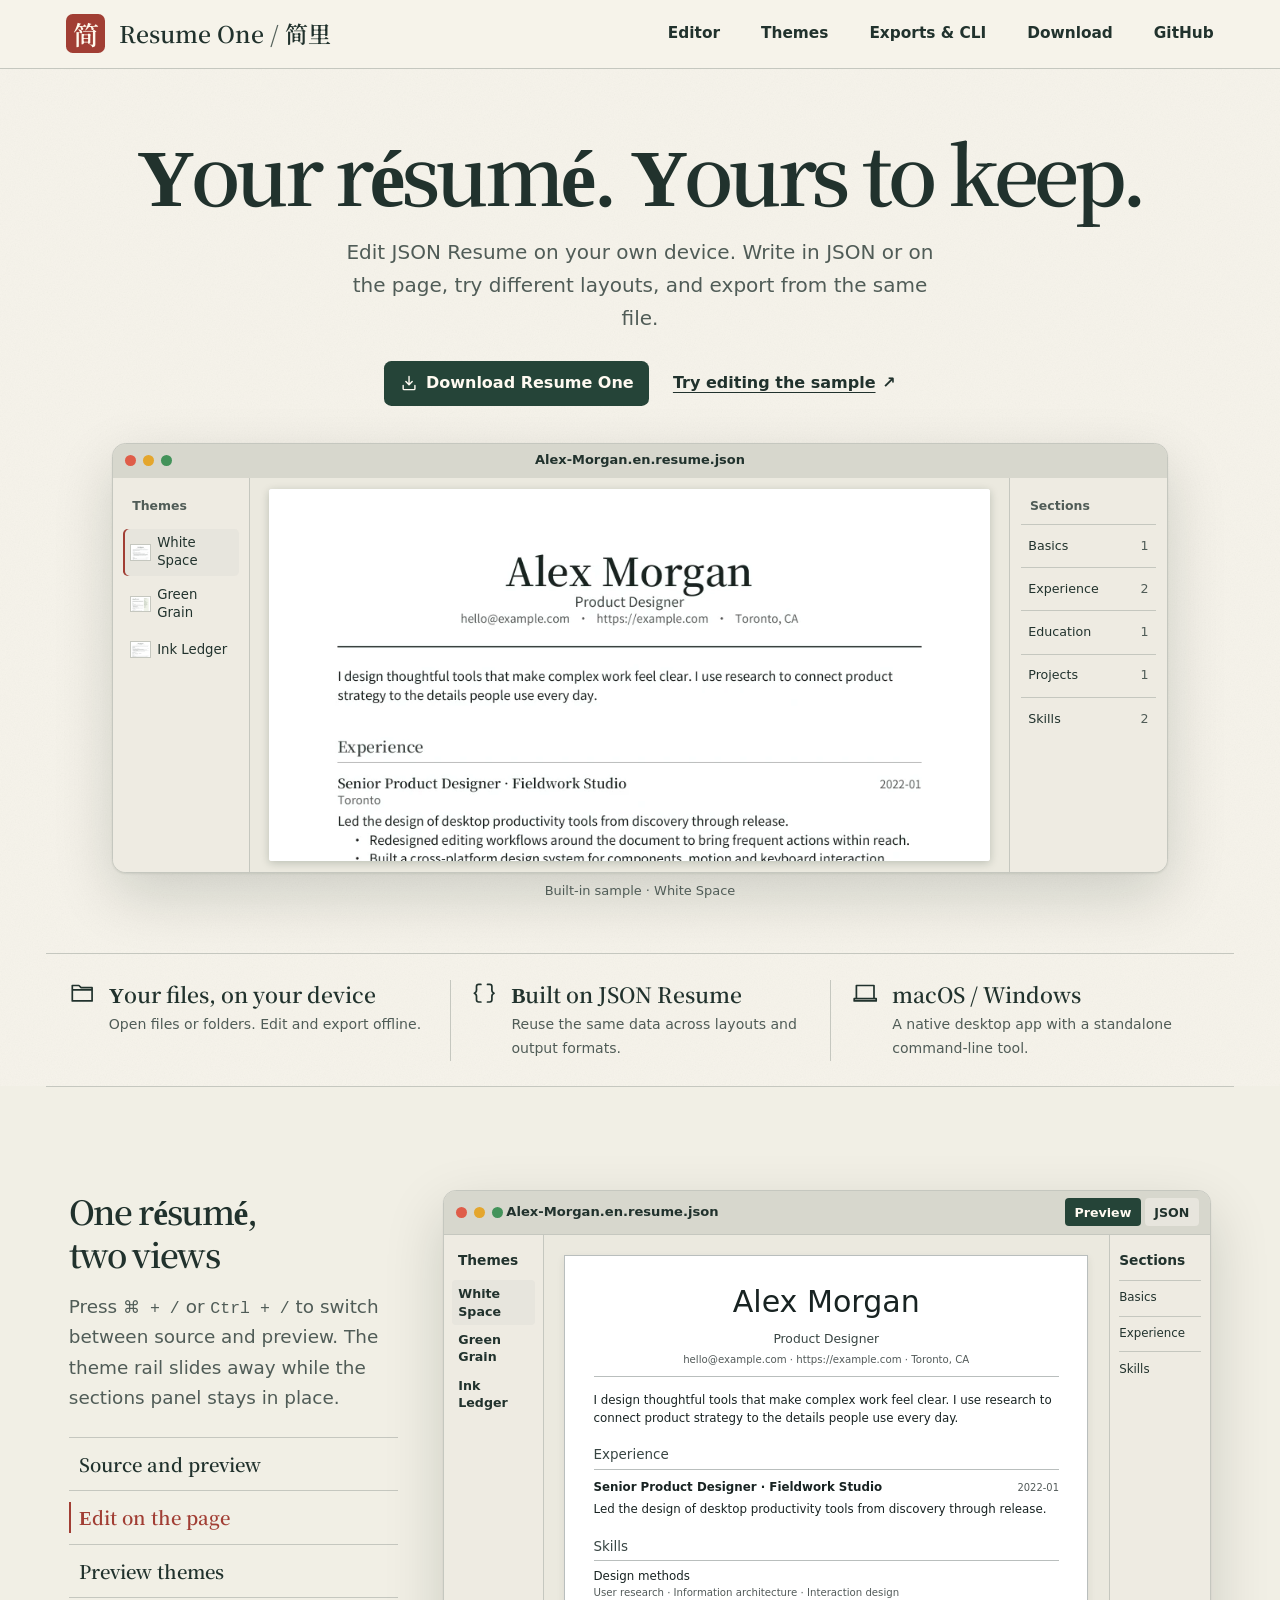
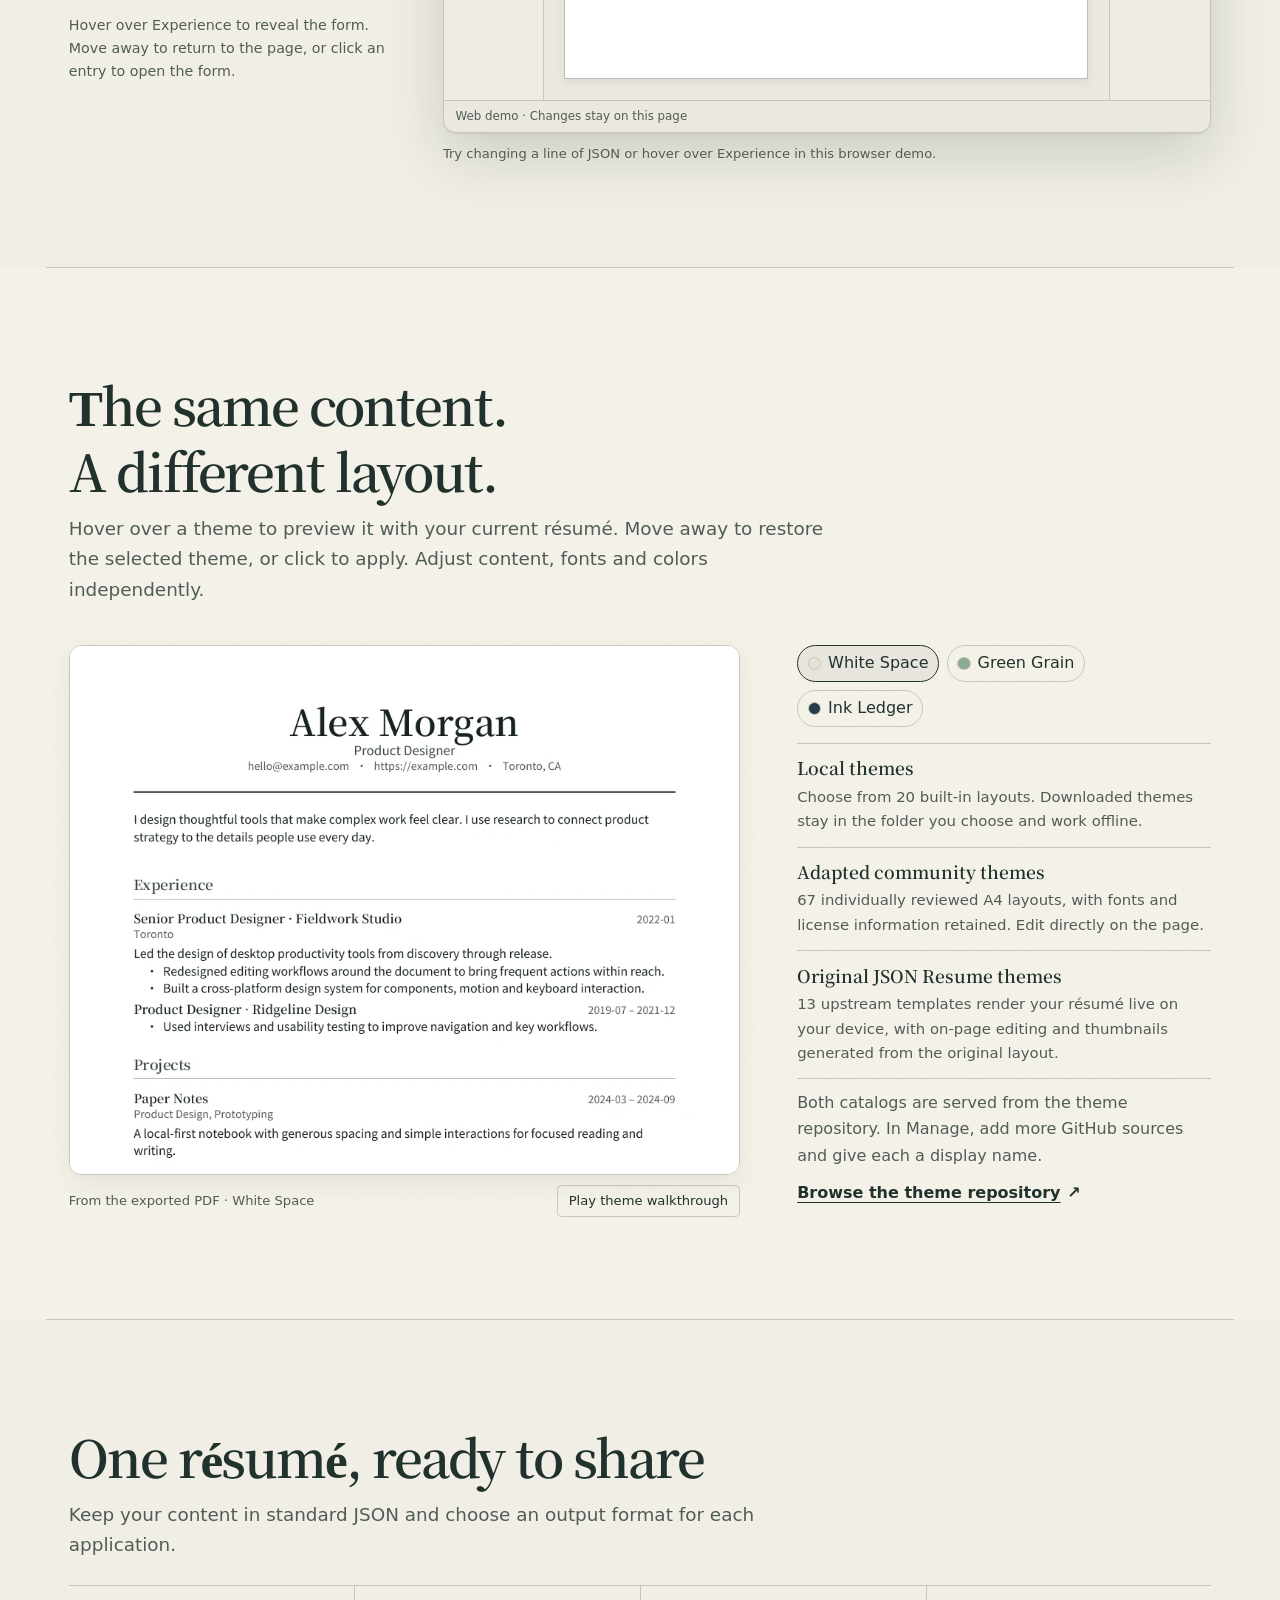
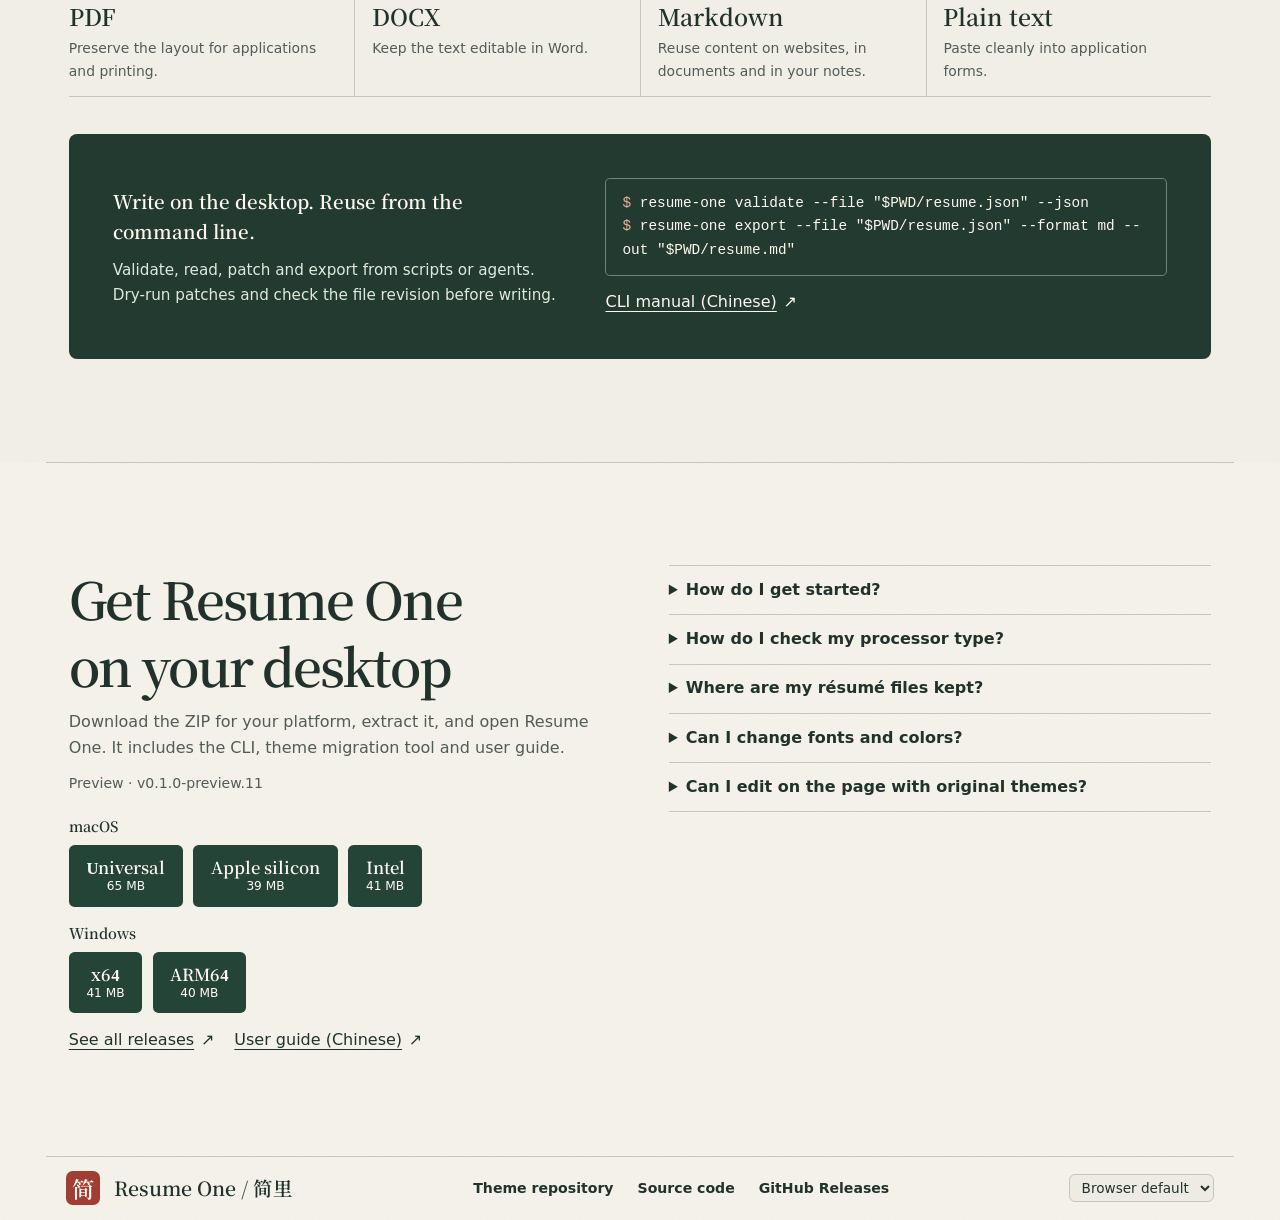
==== commit a816db23: "Polish the desktop homepage and update preview downloads" ====
--- a/site/en.html
+++ b/site/en.html
@@ -59,7 +59,7 @@
               <span class="compact-copy">Desktop app<small>macOS / Windows</small></span>
             </a>
           </div>
-          <a class="text-link hero-demo-link" href="#editor"><span class="wide-copy">Try the interactive demo</span><span class="compact-copy">Try the demo</span><span aria-hidden="true">↗</span></a>
+          <a class="text-link hero-demo-link" href="#editor"><span class="wide-copy">Try editing the sample</span><span class="compact-copy">Try the demo</span><span aria-hidden="true">↗</span></a>
         </div>
         <a class="hero-other-platforms" href="#download" hidden>Other platforms</a>
       </div>
@@ -311,7 +311,7 @@
           <div class="cli-example">
             <pre aria-label="CLI example"><code><span aria-hidden="true">$ </span>resume-one validate --file "$PWD/resume.json" --json
 <span aria-hidden="true">$ </span>resume-one export --file "$PWD/resume.json" --format md --out "$PWD/resume.md"</code></pre>
-            <a class="text-link" href="https://github.com/sctb512/resume-one/blob/v0.1.0-preview.9/docs/cli-manual.md"><span>CLI manual (Chinese)</span><span aria-hidden="true">↗</span></a>
+            <a class="text-link" href="https://github.com/sctb512/resume-one/blob/v0.1.0-preview.11/docs/cli-manual.md"><span>CLI manual (Chinese)</span><span aria-hidden="true">↗</span></a>
           </div>
         </div>
       </section>
@@ -321,29 +321,31 @@
       <div>
         <h2 id="download-title" data-reveal>Get Resume One on your desktop</h2>
         <p>Download the ZIP for your platform, extract it, and open Resume One. It includes the CLI, theme migration tool and user guide.</p>
+        <p id="download-release" class="download-release" data-preview-label="Preview" data-recommended-label="Recommended" hidden></p>
         <div class="download-platforms">
           <section aria-labelledby="macos-download-title">
             <h3 id="macos-download-title">macOS</h3>
             <div class="hero-actions">
-              <a class="primary" data-download="macos-universal" aria-label="macOS · Universal" href="https://github.com/sctb512/resume-one/releases/download/v0.1.0-preview.9/Resume-One-macOS-universal-unsigned.zip">Universal</a>
-              <a class="primary" data-download="macos-arm64" aria-label="macOS · Apple silicon" href="https://github.com/sctb512/resume-one/releases/download/v0.1.0-preview.9/Resume-One-macOS-arm64-unsigned.zip">Apple silicon</a>
-              <a class="primary" data-download="macos-x64" aria-label="macOS · Intel" href="https://github.com/sctb512/resume-one/releases/download/v0.1.0-preview.9/Resume-One-macOS-x64-unsigned.zip">Intel</a>
+              <a class="primary" data-download="macos-universal" data-size="65179738" aria-label="macOS · Universal" href="https://github.com/sctb512/resume-one/releases/download/v0.1.0-preview.11/Resume-One-macOS-universal-unsigned.zip">Universal</a>
+              <a class="primary" data-download="macos-arm64" data-size="39418679" aria-label="macOS · Apple silicon" href="https://github.com/sctb512/resume-one/releases/download/v0.1.0-preview.11/Resume-One-macOS-arm64-unsigned.zip">Apple silicon</a>
+              <a class="primary" data-download="macos-x64" data-size="41102272" aria-label="macOS · Intel" href="https://github.com/sctb512/resume-one/releases/download/v0.1.0-preview.11/Resume-One-macOS-x64-unsigned.zip">Intel</a>
             </div>
           </section>
           <section aria-labelledby="windows-download-title">
             <h3 id="windows-download-title">Windows</h3>
             <div class="hero-actions">
-              <a class="primary" data-download="windows-x64" aria-label="Windows · x64" href="https://github.com/sctb512/resume-one/releases/download/v0.1.0-preview.9/Resume-One-Windows-x64-unsigned.zip">x64</a>
-              <a class="primary" data-download="windows-arm64" aria-label="Windows · ARM64" href="https://github.com/sctb512/resume-one/releases/download/v0.1.0-preview.9/Resume-One-Windows-arm64-unsigned.zip">ARM64</a>
+              <a class="primary" data-download="windows-x64" data-size="41408142" aria-label="Windows · x64" href="https://github.com/sctb512/resume-one/releases/download/v0.1.0-preview.11/Resume-One-Windows-x64-unsigned.zip">x64</a>
+              <a class="primary" data-download="windows-arm64" data-size="39801884" aria-label="Windows · ARM64" href="https://github.com/sctb512/resume-one/releases/download/v0.1.0-preview.11/Resume-One-Windows-arm64-unsigned.zip">ARM64</a>
             </div>
           </section>
         </div>
         <div class="download-links">
           <a class="text-link" href="https://github.com/sctb512/resume-one/releases"><span>See all releases</span><span aria-hidden="true">↗</span></a>
-          <a class="text-link" href="https://github.com/sctb512/resume-one/blob/v0.1.0-preview.9/docs/user-manual.md"><span>User guide (Chinese)</span><span aria-hidden="true">↗</span></a>
+          <a class="text-link" href="https://github.com/sctb512/resume-one/blob/v0.1.0-preview.11/docs/user-manual.md"><span>User guide (Chinese)</span><span aria-hidden="true">↗</span></a>
         </div>
       </div>
       <div class="faq" data-reveal aria-label="Download and usage questions">
+        <details><summary>How do I get started?</summary><p>Unzip the download and open Resume One. Use Open JSON to edit an existing résumé, or choose New Résumé from the Open menu. Save the JSON before closing, and use Export to create a PDF.</p></details>
         <details><summary>How do I check my processor type?</summary><p>On Mac, open About This Mac from the Apple menu and look for Chip or Processor. On Windows, go to Settings → System → About and check whether System type says x64 or ARM64.</p></details>
         <details><summary>Where are my résumé files kept?</summary><p>Choose any local folder, or use an iCloud Drive or OneDrive folder and let that service sync it. Preview and export run on your device.</p></details>
         <details><summary>Can I change fonts and colors?</summary><p>In Appearance, hover to try installed fonts and colors, then click to save your preference. You can import fonts or pick a color from the screen. Your résumé JSON stays intact.</p></details>
--- a/site/site.css
+++ b/site/site.css
@@ -764,11 +764,20 @@
 
 .download-section .hero-actions { gap: .65rem; }
 .download-section .primary { min-width: 0; padding-inline: 1.1rem; font-size: 1.04rem; }
+.download-section .primary { flex-direction: column; }
+.download-section .primary small { font: 500 .76rem/1.3 var(--body); }
+.download-section .primary[data-recommended] { outline: 2px solid var(--seal); outline-offset: 3px; }
+.download-section .download-release { font-size: .88rem; }
 .download-links { display: flex; flex-wrap: wrap; gap: .5rem 1.25rem; margin-top: .85rem; }
 
 .language-picker {
   display: inline-flex;
   align-items: center;
+}
+
+@media (min-width: 49.01rem) {
+  .hero { padding-top: clamp(2.4rem, 4.3vw, 3.65rem); }
+  .hero .preview { margin-top: clamp(1.7rem, 2.9vw, 2.65rem); }
 }
 .language-picker select {
   max-width: 100%;
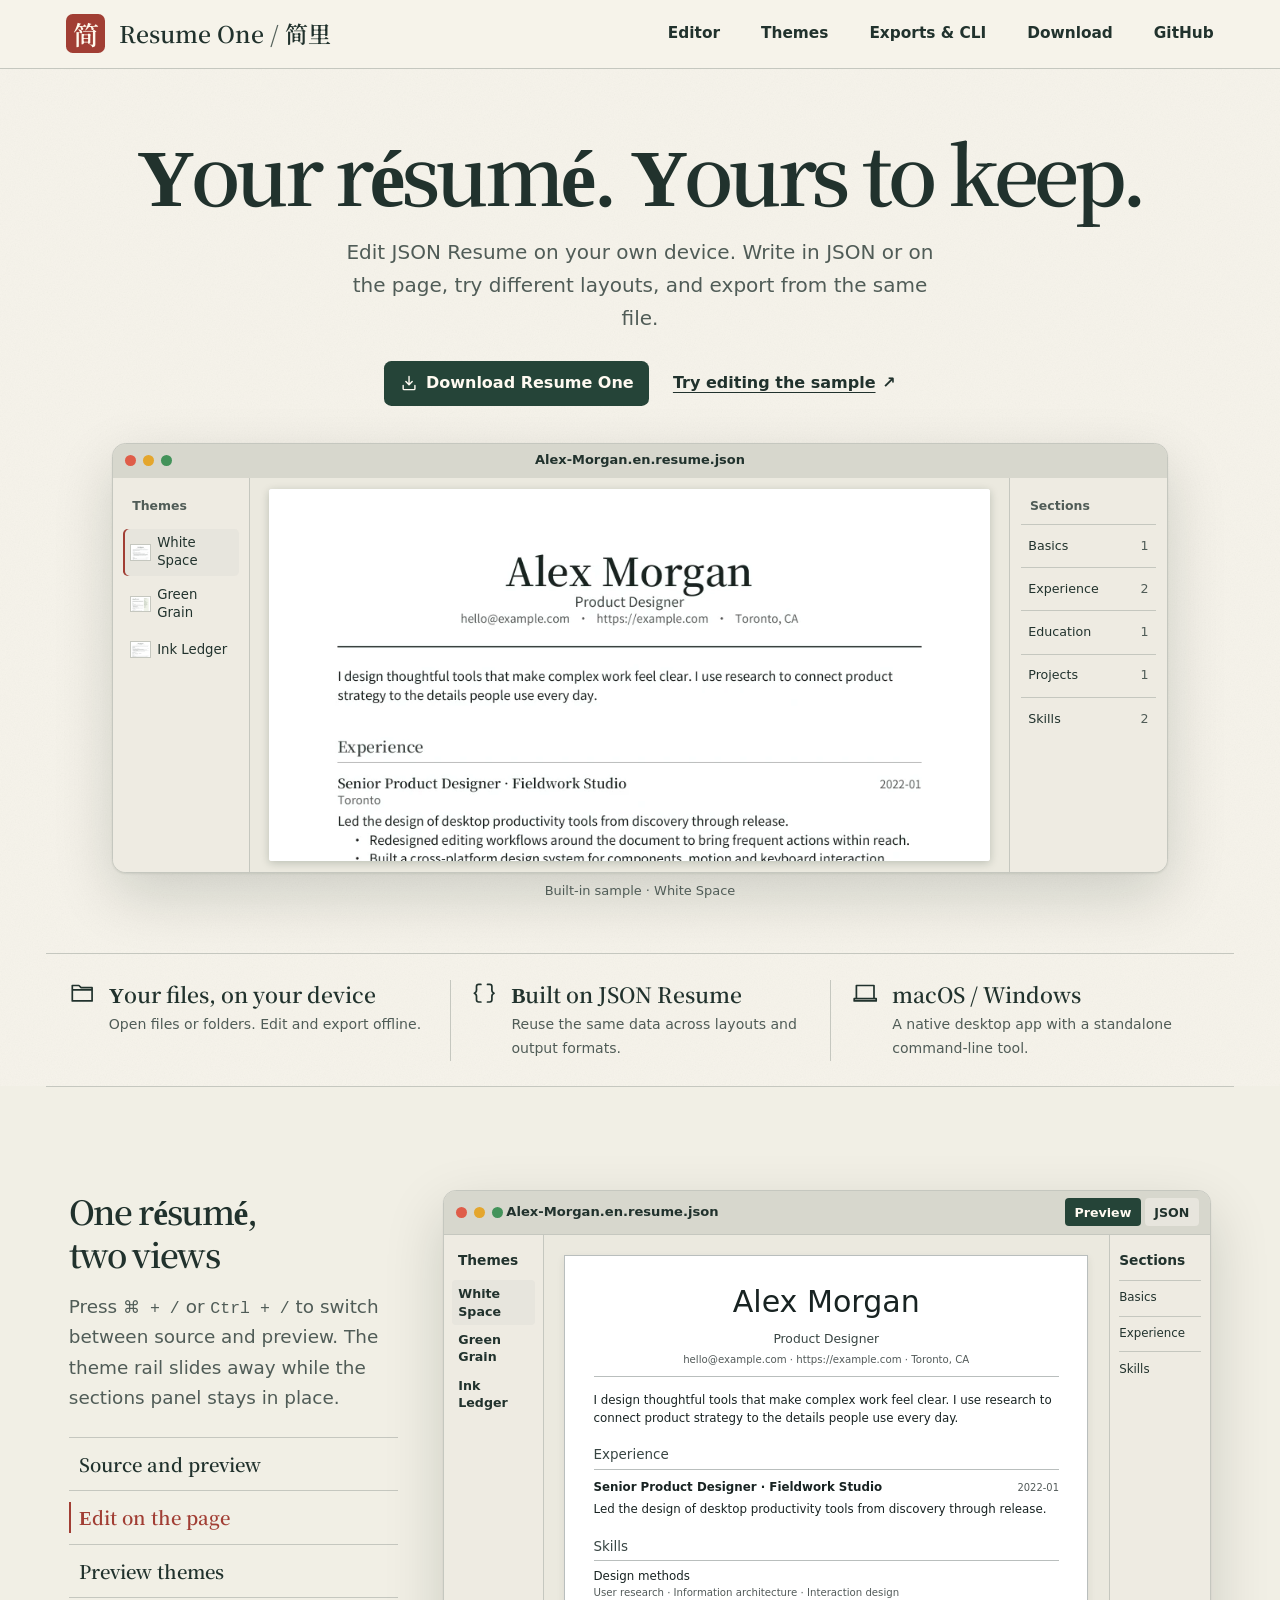
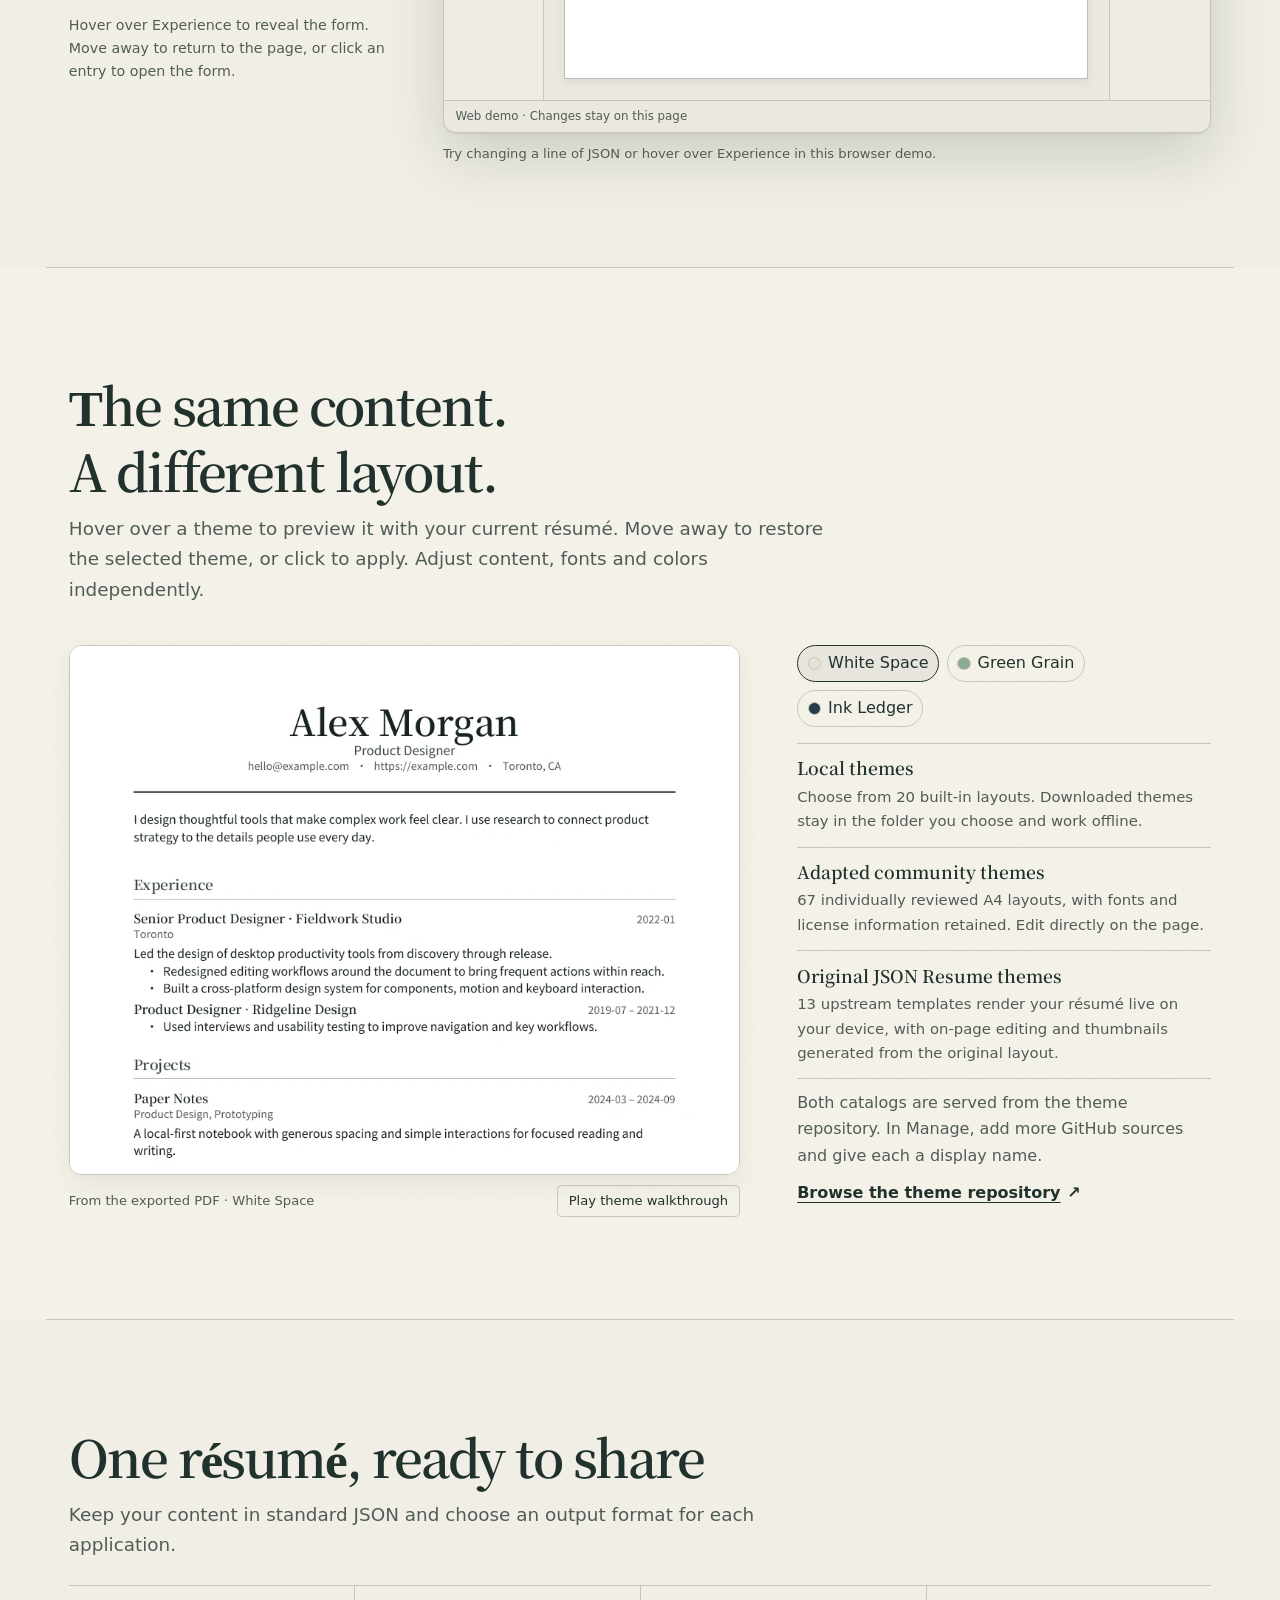
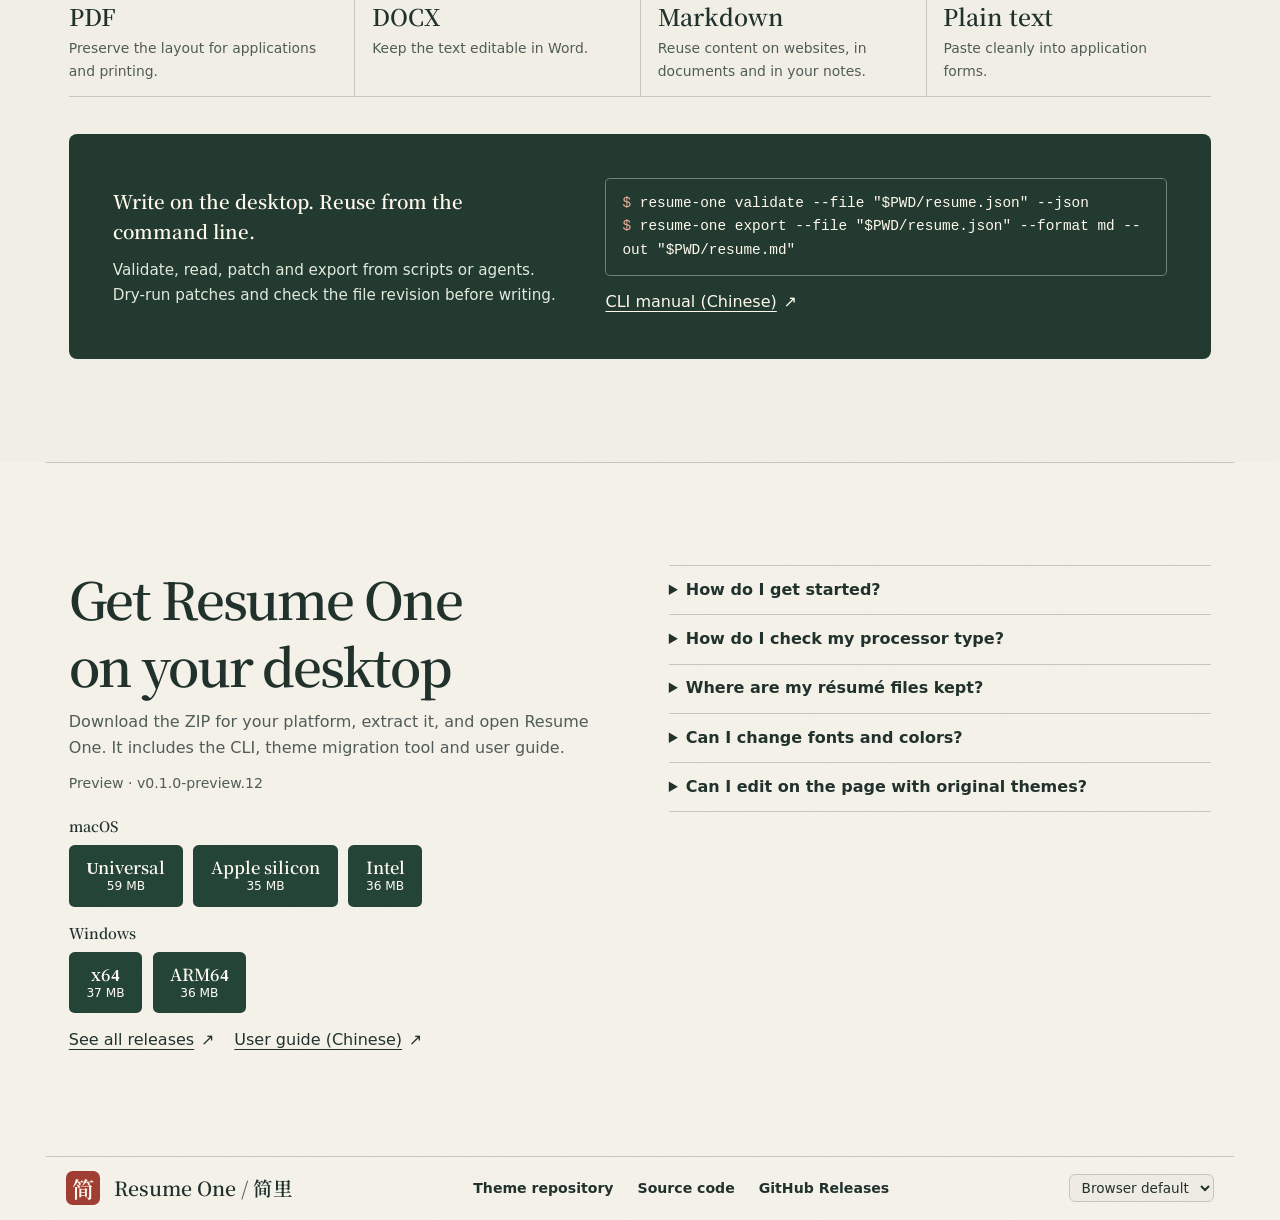
==== commit 96a1b13c: "Point the homepage at smaller preview 12 downloads" ====
--- a/site/en.html
+++ b/site/en.html
@@ -311,7 +311,7 @@
           <div class="cli-example">
             <pre aria-label="CLI example"><code><span aria-hidden="true">$ </span>resume-one validate --file "$PWD/resume.json" --json
 <span aria-hidden="true">$ </span>resume-one export --file "$PWD/resume.json" --format md --out "$PWD/resume.md"</code></pre>
-            <a class="text-link" href="https://github.com/sctb512/resume-one/blob/v0.1.0-preview.11/docs/cli-manual.md"><span>CLI manual (Chinese)</span><span aria-hidden="true">↗</span></a>
+            <a class="text-link" href="https://github.com/sctb512/resume-one/blob/v0.1.0-preview.12/docs/cli-manual.md"><span>CLI manual (Chinese)</span><span aria-hidden="true">↗</span></a>
           </div>
         </div>
       </section>
@@ -326,22 +326,22 @@
           <section aria-labelledby="macos-download-title">
             <h3 id="macos-download-title">macOS</h3>
             <div class="hero-actions">
-              <a class="primary" data-download="macos-universal" data-size="65179738" aria-label="macOS · Universal" href="https://github.com/sctb512/resume-one/releases/download/v0.1.0-preview.11/Resume-One-macOS-universal-unsigned.zip">Universal</a>
-              <a class="primary" data-download="macos-arm64" data-size="39418679" aria-label="macOS · Apple silicon" href="https://github.com/sctb512/resume-one/releases/download/v0.1.0-preview.11/Resume-One-macOS-arm64-unsigned.zip">Apple silicon</a>
-              <a class="primary" data-download="macos-x64" data-size="41102272" aria-label="macOS · Intel" href="https://github.com/sctb512/resume-one/releases/download/v0.1.0-preview.11/Resume-One-macOS-x64-unsigned.zip">Intel</a>
+              <a class="primary" data-download="macos-universal" data-size="58857437" aria-label="macOS · Universal" href="https://github.com/sctb512/resume-one/releases/download/v0.1.0-preview.12/Resume-One-macOS-universal-unsigned.zip">Universal</a>
+              <a class="primary" data-download="macos-arm64" data-size="34767952" aria-label="macOS · Apple silicon" href="https://github.com/sctb512/resume-one/releases/download/v0.1.0-preview.12/Resume-One-macOS-arm64-unsigned.zip">Apple silicon</a>
+              <a class="primary" data-download="macos-x64" data-size="36488072" aria-label="macOS · Intel" href="https://github.com/sctb512/resume-one/releases/download/v0.1.0-preview.12/Resume-One-macOS-x64-unsigned.zip">Intel</a>
             </div>
           </section>
           <section aria-labelledby="windows-download-title">
             <h3 id="windows-download-title">Windows</h3>
             <div class="hero-actions">
-              <a class="primary" data-download="windows-x64" data-size="41408142" aria-label="Windows · x64" href="https://github.com/sctb512/resume-one/releases/download/v0.1.0-preview.11/Resume-One-Windows-x64-unsigned.zip">x64</a>
-              <a class="primary" data-download="windows-arm64" data-size="39801884" aria-label="Windows · ARM64" href="https://github.com/sctb512/resume-one/releases/download/v0.1.0-preview.11/Resume-One-Windows-arm64-unsigned.zip">ARM64</a>
+              <a class="primary" data-download="windows-x64" data-size="37446536" aria-label="Windows · x64" href="https://github.com/sctb512/resume-one/releases/download/v0.1.0-preview.12/Resume-One-Windows-x64-unsigned.zip">x64</a>
+              <a class="primary" data-download="windows-arm64" data-size="35624861" aria-label="Windows · ARM64" href="https://github.com/sctb512/resume-one/releases/download/v0.1.0-preview.12/Resume-One-Windows-arm64-unsigned.zip">ARM64</a>
             </div>
           </section>
         </div>
         <div class="download-links">
           <a class="text-link" href="https://github.com/sctb512/resume-one/releases"><span>See all releases</span><span aria-hidden="true">↗</span></a>
-          <a class="text-link" href="https://github.com/sctb512/resume-one/blob/v0.1.0-preview.11/docs/user-manual.md"><span>User guide (Chinese)</span><span aria-hidden="true">↗</span></a>
+          <a class="text-link" href="https://github.com/sctb512/resume-one/blob/v0.1.0-preview.12/docs/user-manual.md"><span>User guide (Chinese)</span><span aria-hidden="true">↗</span></a>
         </div>
       </div>
       <div class="faq" data-reveal aria-label="Download and usage questions">
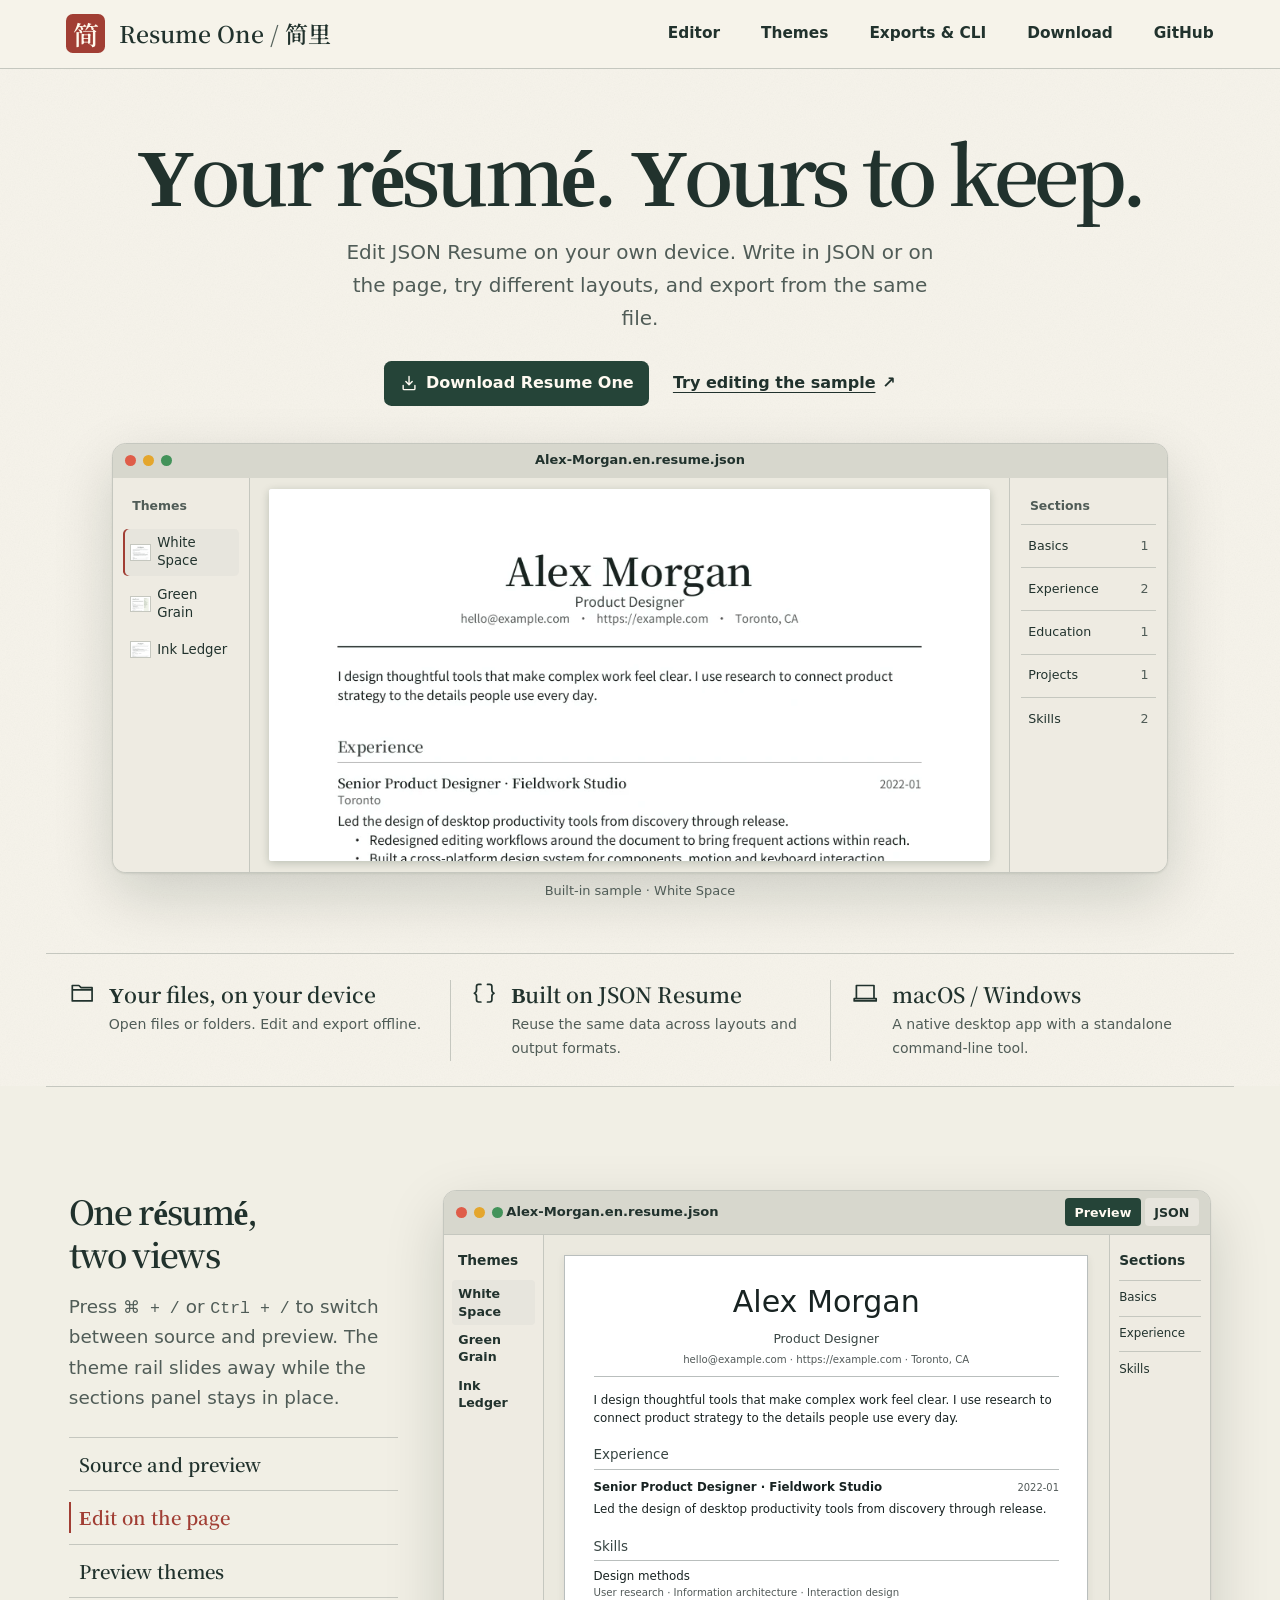
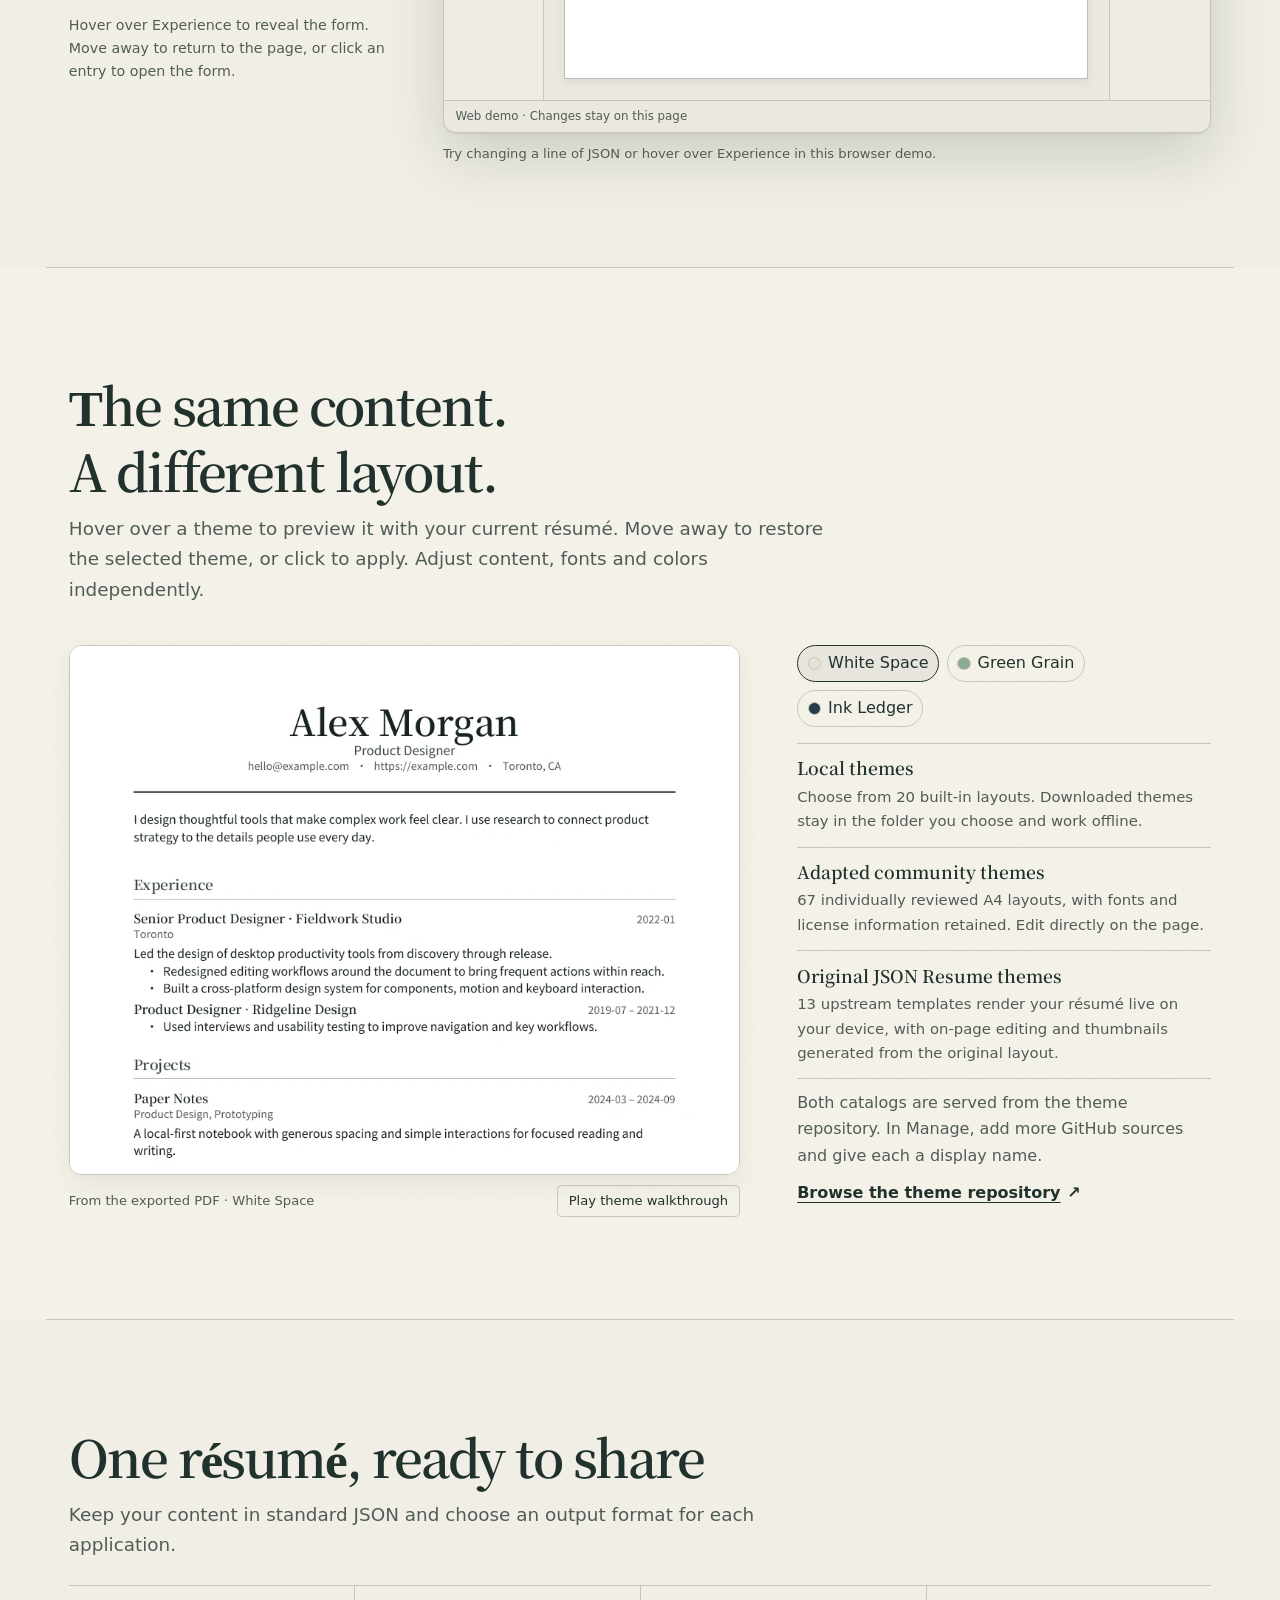
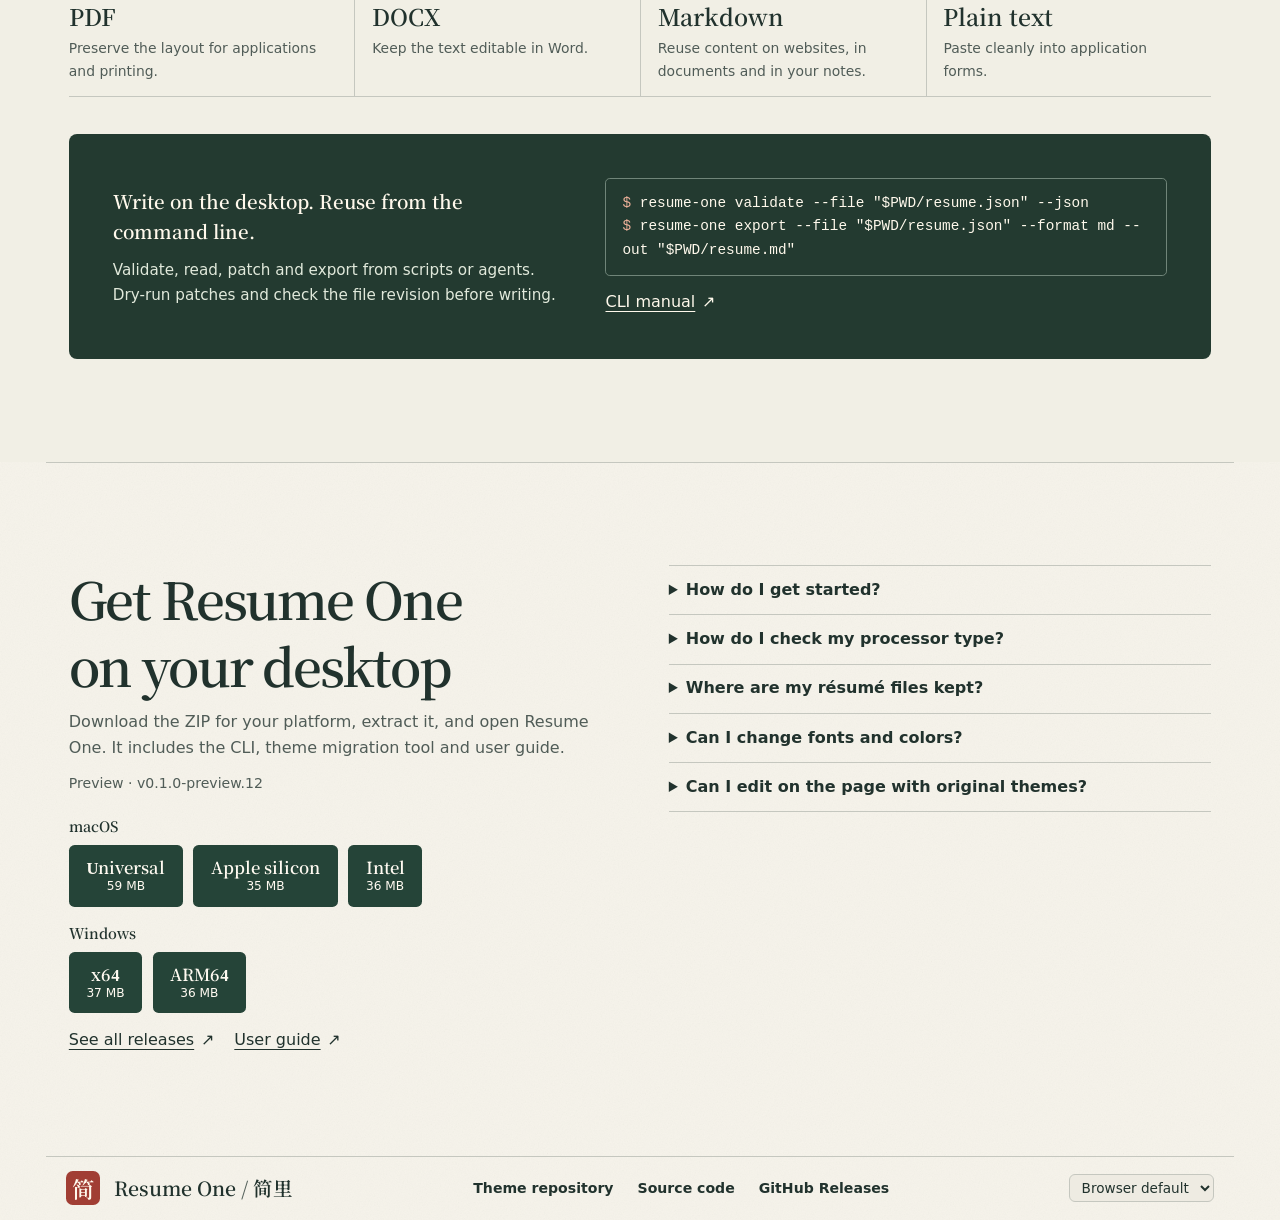
==== commit a6f75781: "Link each homepage language to its own manuals" ====
--- a/site/en.html
+++ b/site/en.html
@@ -311,7 +311,7 @@
           <div class="cli-example">
             <pre aria-label="CLI example"><code><span aria-hidden="true">$ </span>resume-one validate --file "$PWD/resume.json" --json
 <span aria-hidden="true">$ </span>resume-one export --file "$PWD/resume.json" --format md --out "$PWD/resume.md"</code></pre>
-            <a class="text-link" href="https://github.com/sctb512/resume-one/blob/v0.1.0-preview.12/docs/cli-manual.md"><span>CLI manual (Chinese)</span><span aria-hidden="true">↗</span></a>
+            <a class="text-link" href="https://github.com/sctb512/resume-one/blob/main/docs/cli-manual.md"><span>CLI manual</span><span aria-hidden="true">↗</span></a>
           </div>
         </div>
       </section>
@@ -341,7 +341,7 @@
         </div>
         <div class="download-links">
           <a class="text-link" href="https://github.com/sctb512/resume-one/releases"><span>See all releases</span><span aria-hidden="true">↗</span></a>
-          <a class="text-link" href="https://github.com/sctb512/resume-one/blob/v0.1.0-preview.12/docs/user-manual.md"><span>User guide (Chinese)</span><span aria-hidden="true">↗</span></a>
+          <a class="text-link" href="https://github.com/sctb512/resume-one/blob/main/docs/user-manual.md"><span>User guide</span><span aria-hidden="true">↗</span></a>
         </div>
       </div>
       <div class="faq" data-reveal aria-label="Download and usage questions">
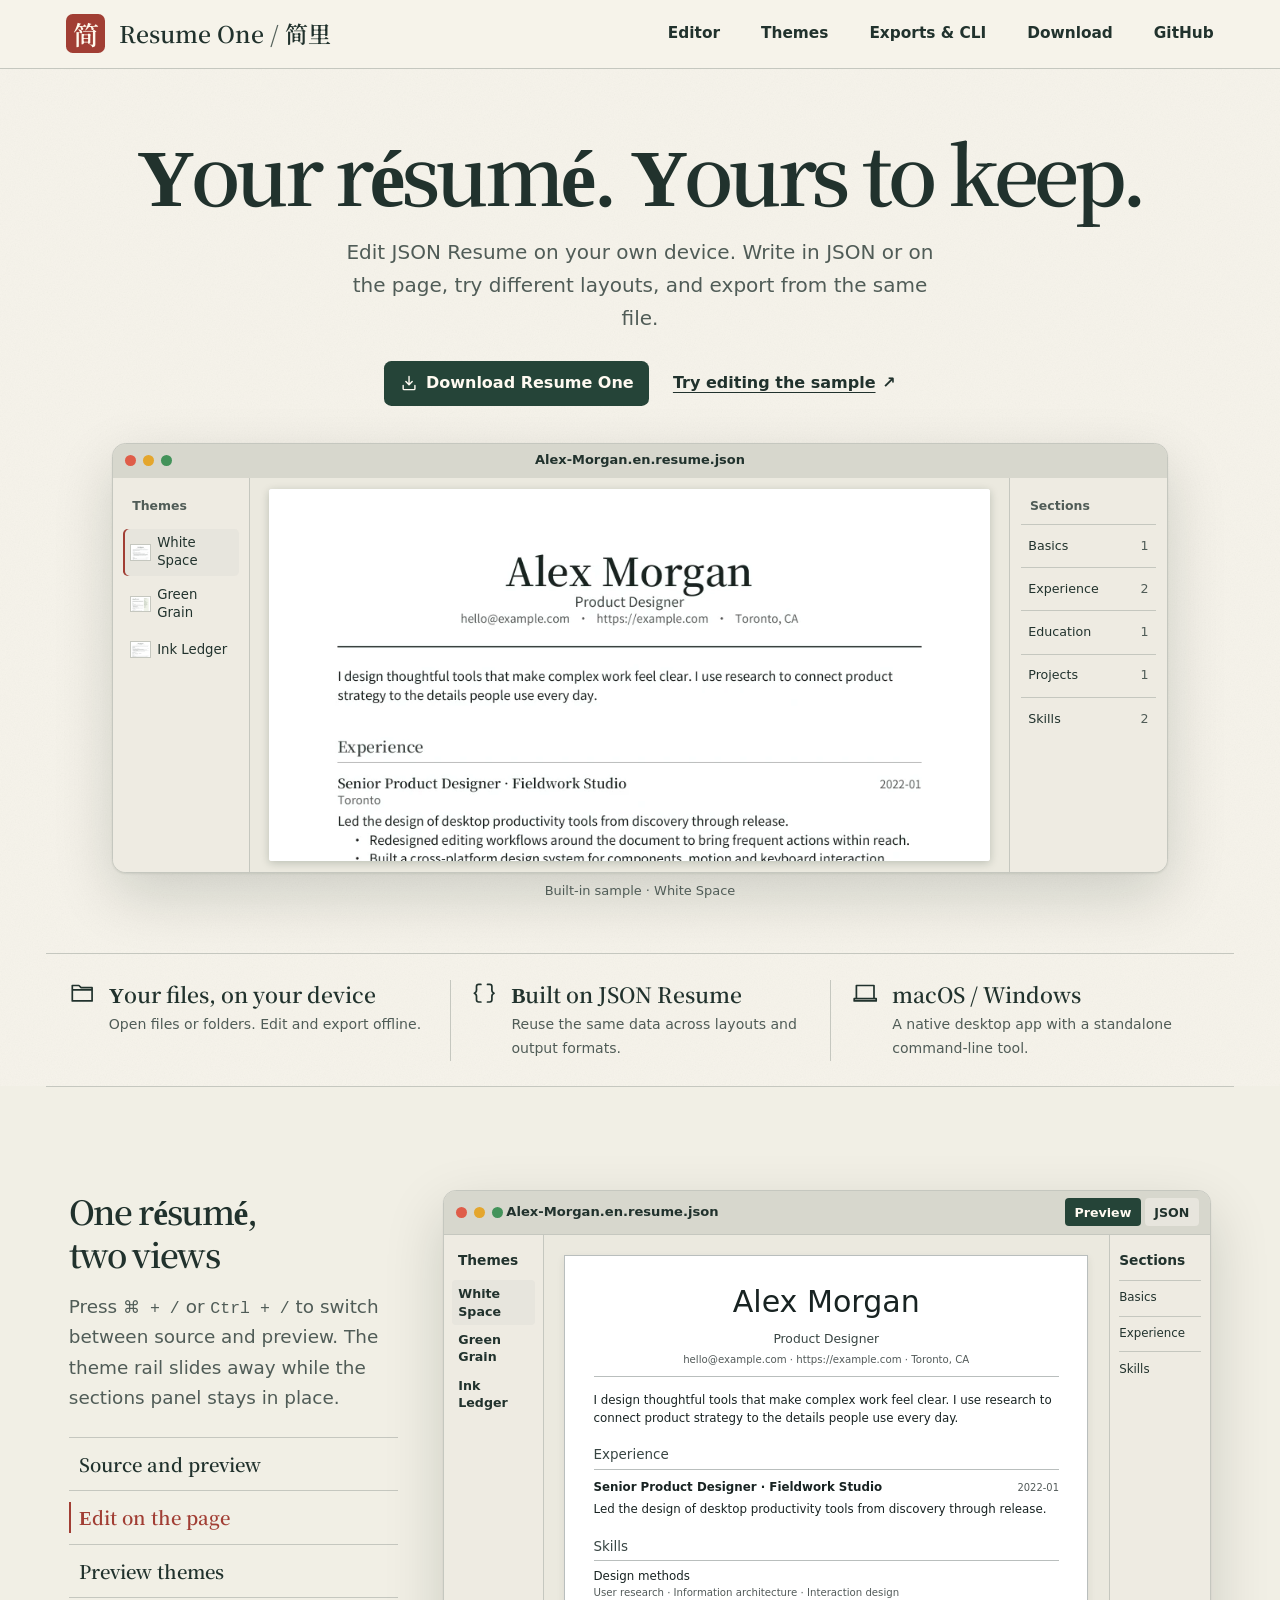
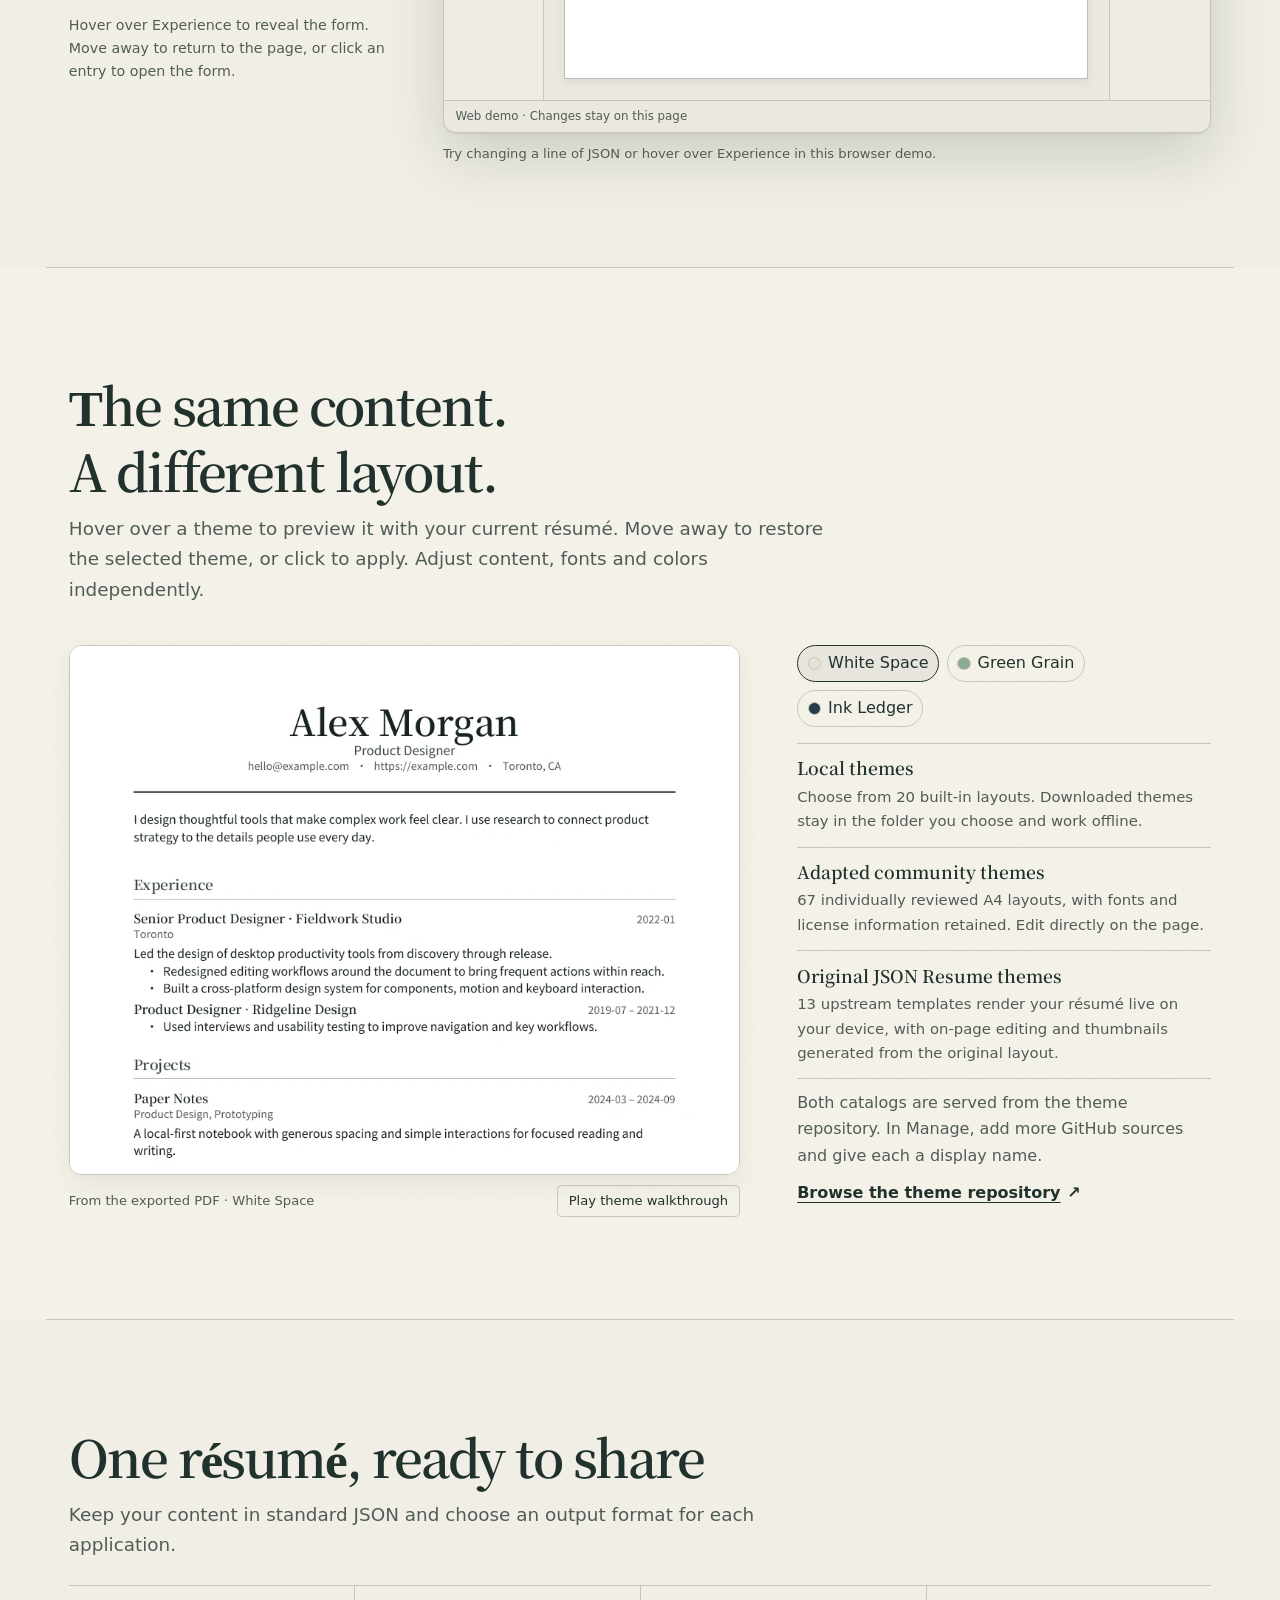
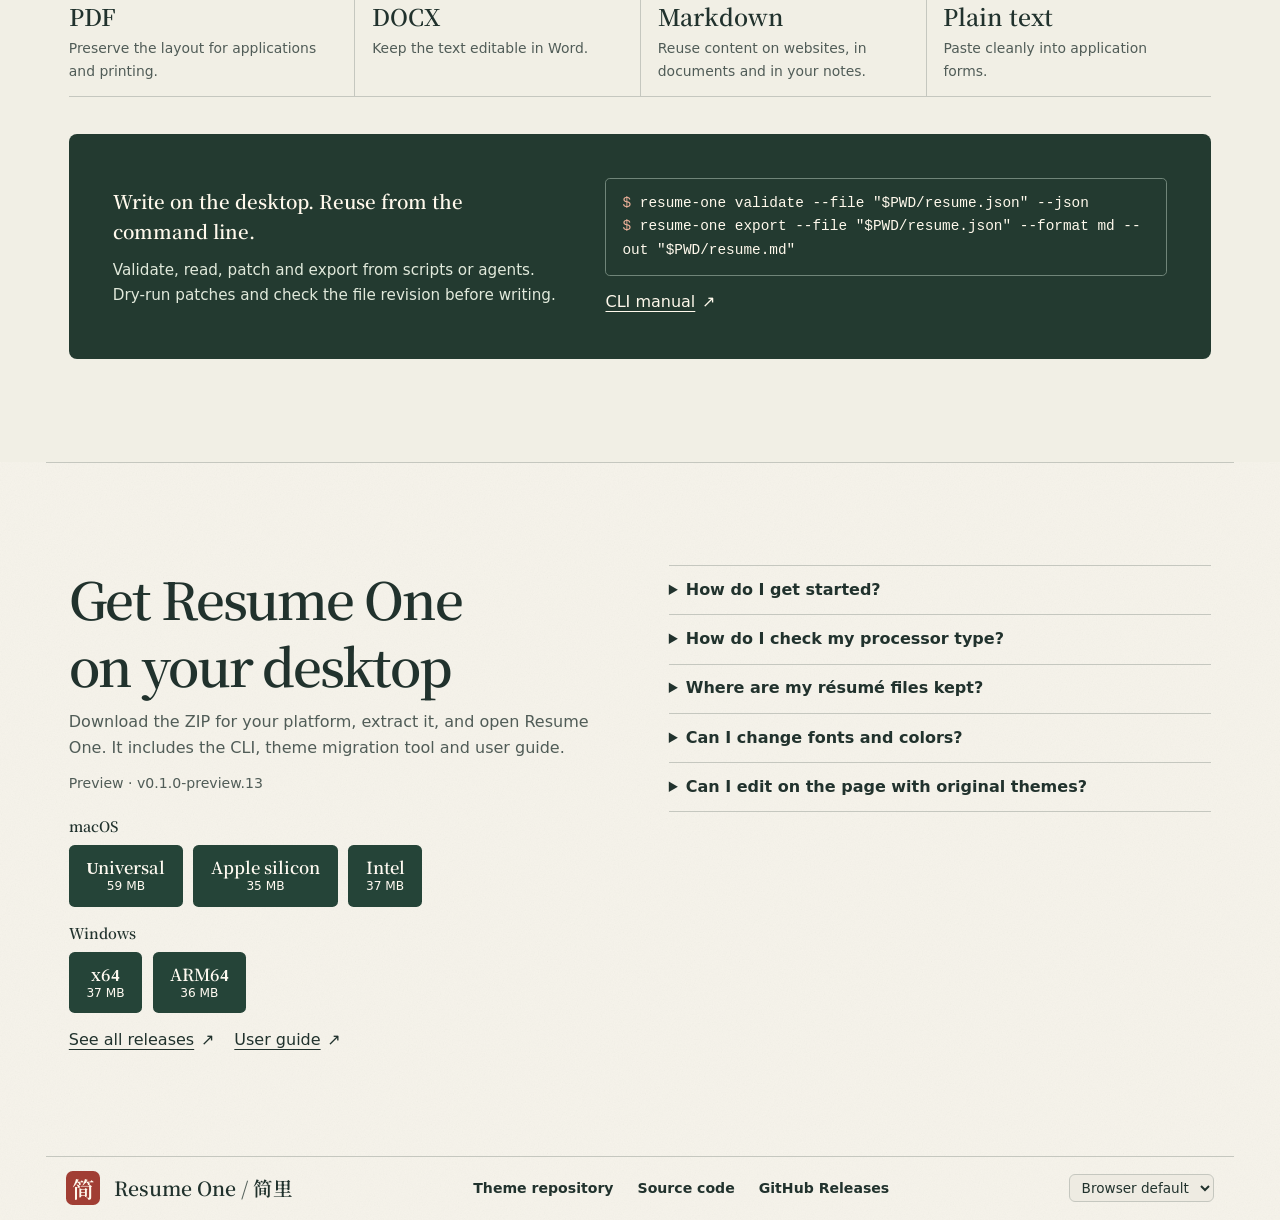
==== commit c90746da: "Update download fallbacks for preview.13" ====
--- a/site/en.html
+++ b/site/en.html
@@ -326,16 +326,16 @@
           <section aria-labelledby="macos-download-title">
             <h3 id="macos-download-title">macOS</h3>
             <div class="hero-actions">
-              <a class="primary" data-download="macos-universal" data-size="58857437" aria-label="macOS · Universal" href="https://github.com/sctb512/resume-one/releases/download/v0.1.0-preview.12/Resume-One-macOS-universal-unsigned.zip">Universal</a>
-              <a class="primary" data-download="macos-arm64" data-size="34767952" aria-label="macOS · Apple silicon" href="https://github.com/sctb512/resume-one/releases/download/v0.1.0-preview.12/Resume-One-macOS-arm64-unsigned.zip">Apple silicon</a>
-              <a class="primary" data-download="macos-x64" data-size="36488072" aria-label="macOS · Intel" href="https://github.com/sctb512/resume-one/releases/download/v0.1.0-preview.12/Resume-One-macOS-x64-unsigned.zip">Intel</a>
+              <a class="primary" data-download="macos-universal" data-size="58969159" aria-label="macOS · Universal" href="https://github.com/sctb512/resume-one/releases/download/v0.1.0-preview.13/Resume-One-macOS-universal-unsigned.zip">Universal</a>
+              <a class="primary" data-download="macos-arm64" data-size="34848917" aria-label="macOS · Apple silicon" href="https://github.com/sctb512/resume-one/releases/download/v0.1.0-preview.13/Resume-One-macOS-arm64-unsigned.zip">Apple silicon</a>
+              <a class="primary" data-download="macos-x64" data-size="36569471" aria-label="macOS · Intel" href="https://github.com/sctb512/resume-one/releases/download/v0.1.0-preview.13/Resume-One-macOS-x64-unsigned.zip">Intel</a>
             </div>
           </section>
           <section aria-labelledby="windows-download-title">
             <h3 id="windows-download-title">Windows</h3>
             <div class="hero-actions">
-              <a class="primary" data-download="windows-x64" data-size="37446536" aria-label="Windows · x64" href="https://github.com/sctb512/resume-one/releases/download/v0.1.0-preview.12/Resume-One-Windows-x64-unsigned.zip">x64</a>
-              <a class="primary" data-download="windows-arm64" data-size="35624861" aria-label="Windows · ARM64" href="https://github.com/sctb512/resume-one/releases/download/v0.1.0-preview.12/Resume-One-Windows-arm64-unsigned.zip">ARM64</a>
+              <a class="primary" data-download="windows-x64" data-size="37494168" aria-label="Windows · x64" href="https://github.com/sctb512/resume-one/releases/download/v0.1.0-preview.13/Resume-One-Windows-x64-unsigned.zip">x64</a>
+              <a class="primary" data-download="windows-arm64" data-size="35664530" aria-label="Windows · ARM64" href="https://github.com/sctb512/resume-one/releases/download/v0.1.0-preview.13/Resume-One-Windows-arm64-unsigned.zip">ARM64</a>
             </div>
           </section>
         </div>
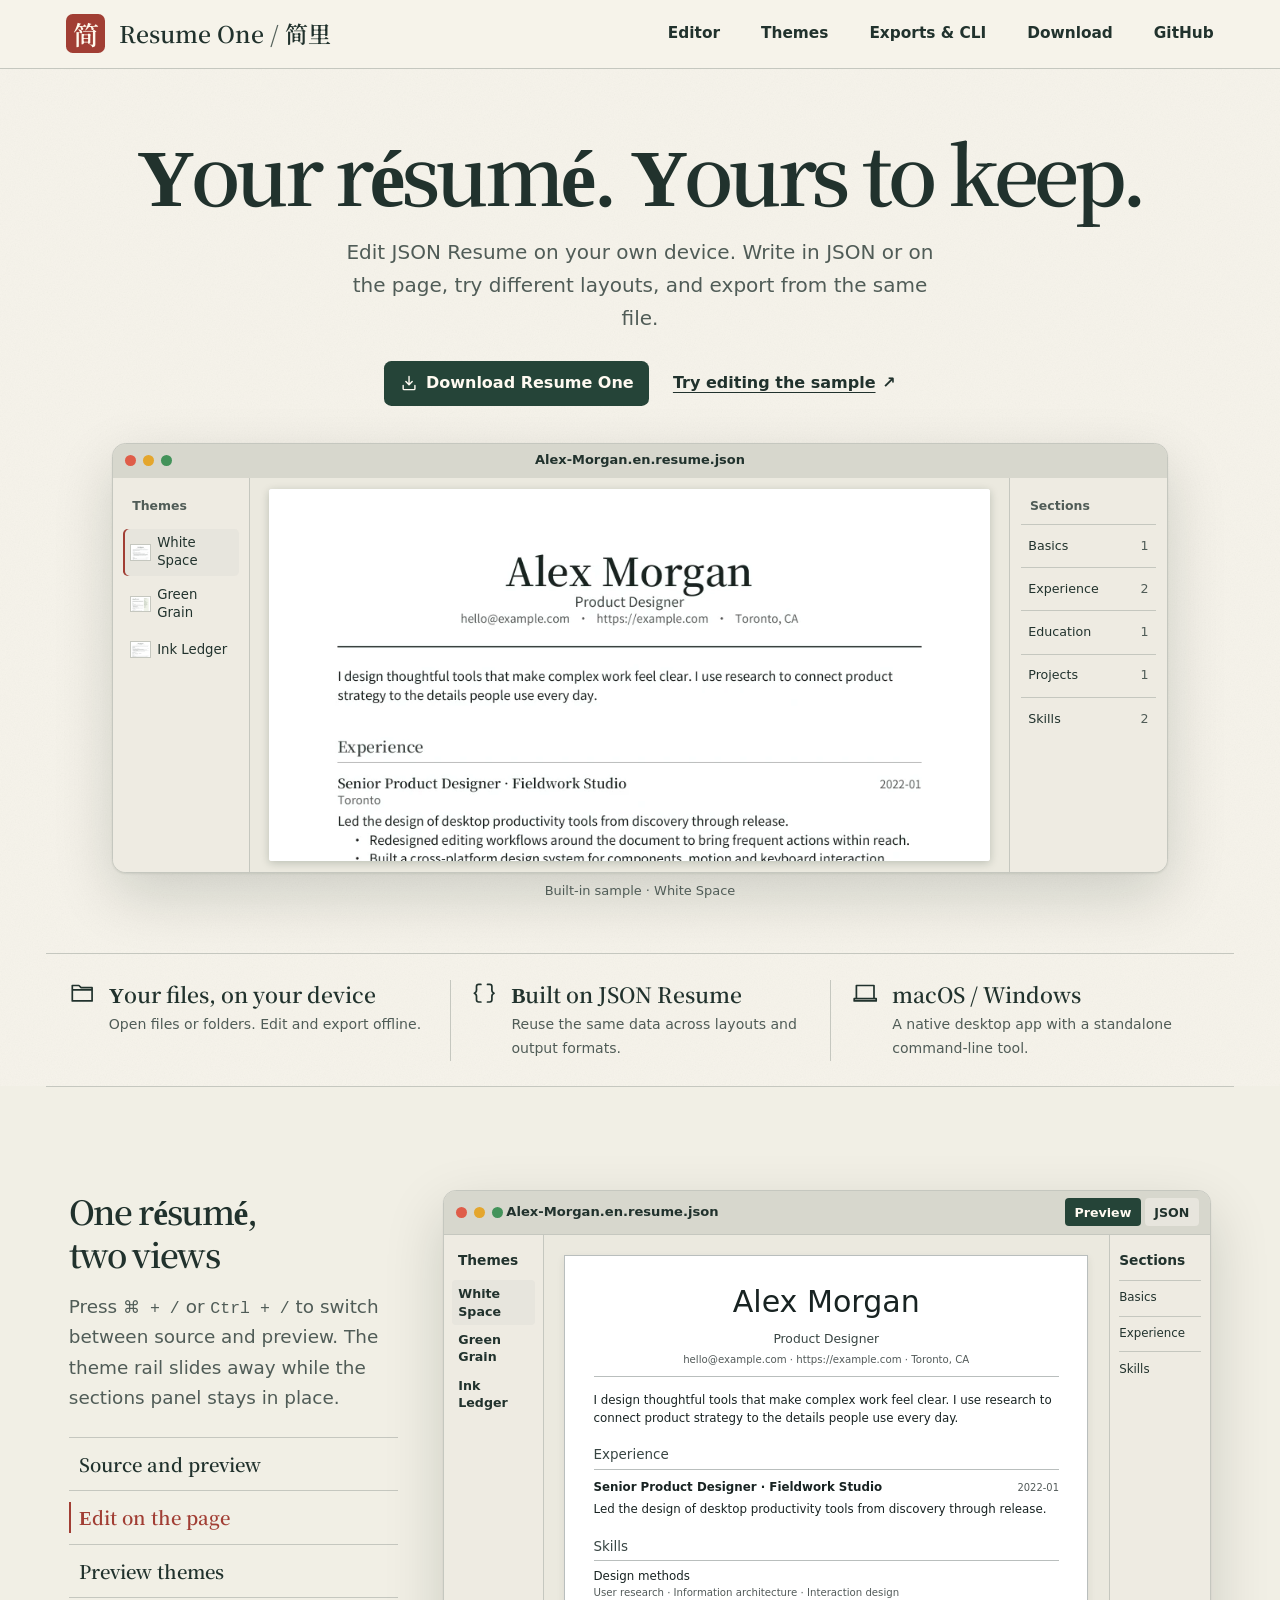
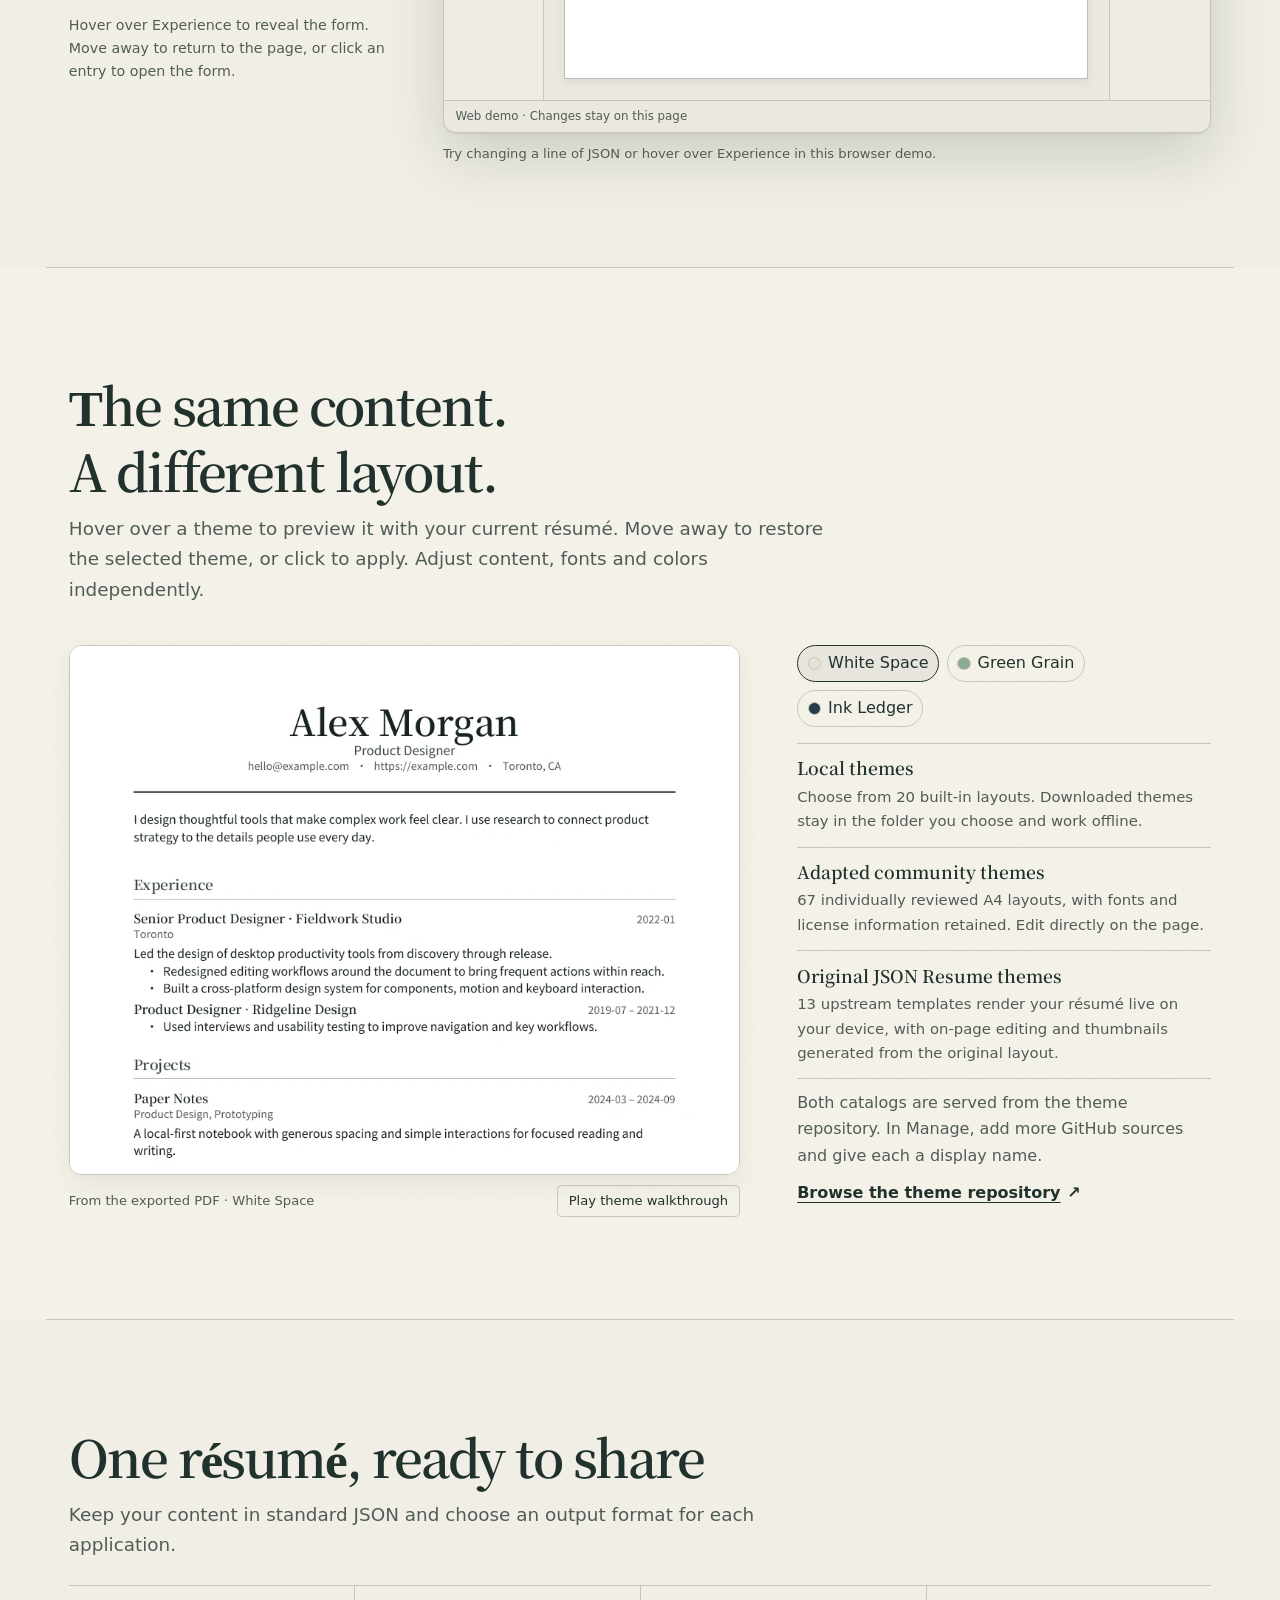
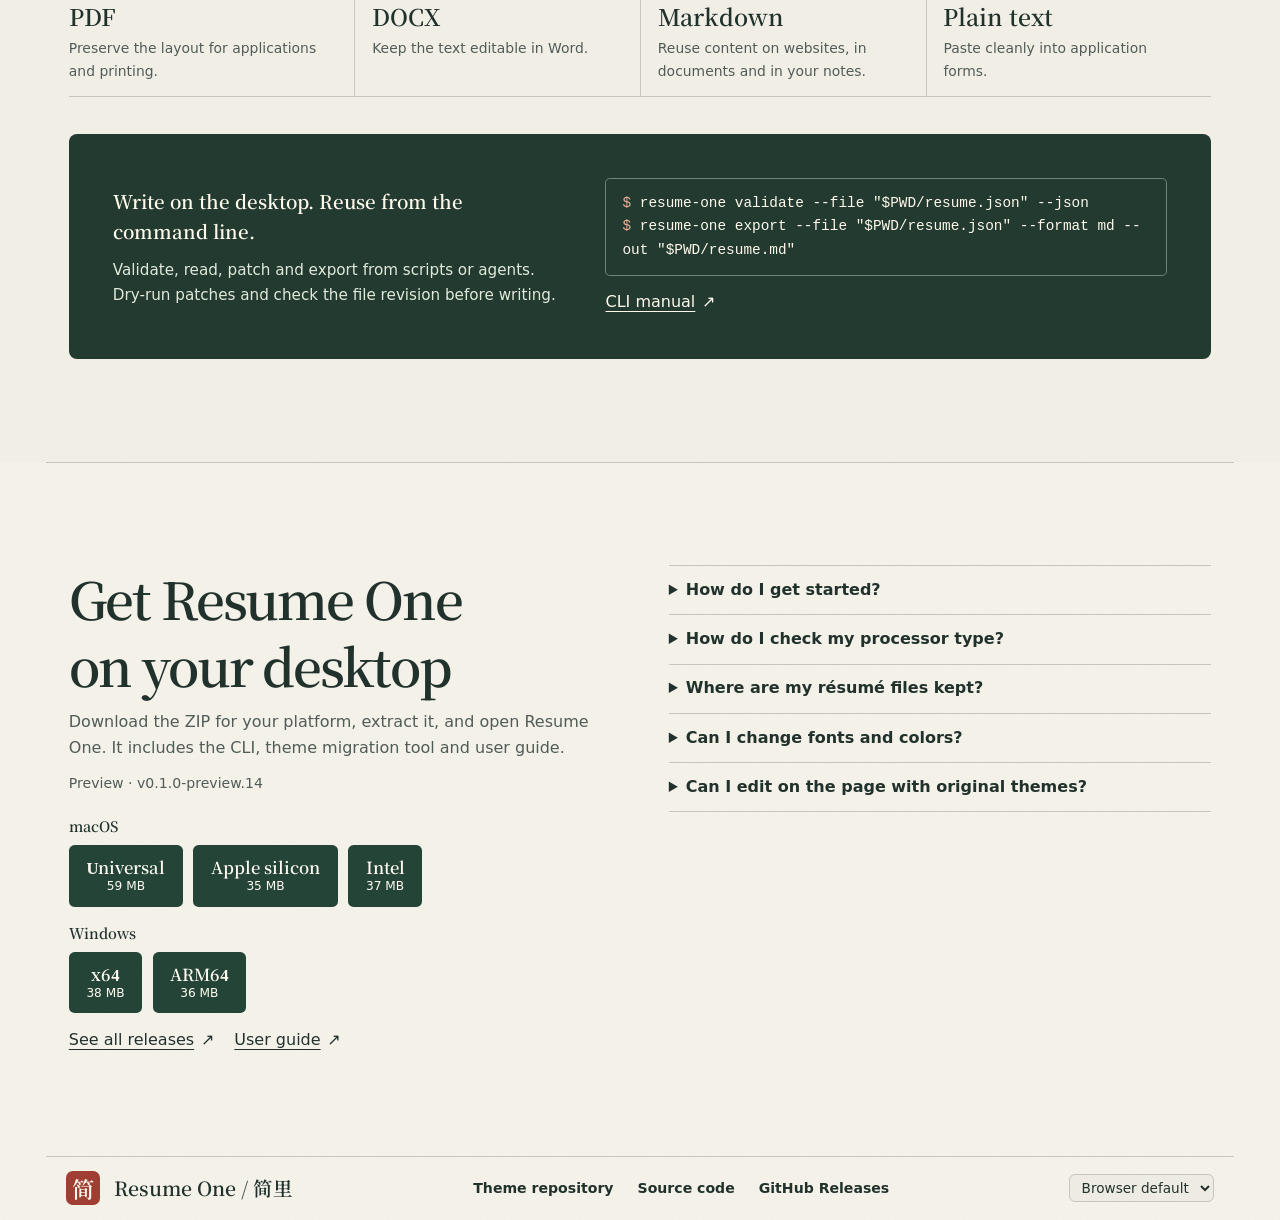
==== commit 270caa8d: "Refresh download links for Resume One preview.14" ====
--- a/site/en.html
+++ b/site/en.html
@@ -326,16 +326,16 @@
           <section aria-labelledby="macos-download-title">
             <h3 id="macos-download-title">macOS</h3>
             <div class="hero-actions">
-              <a class="primary" data-download="macos-universal" data-size="58969159" aria-label="macOS · Universal" href="https://github.com/sctb512/resume-one/releases/download/v0.1.0-preview.13/Resume-One-macOS-universal-unsigned.zip">Universal</a>
-              <a class="primary" data-download="macos-arm64" data-size="34848917" aria-label="macOS · Apple silicon" href="https://github.com/sctb512/resume-one/releases/download/v0.1.0-preview.13/Resume-One-macOS-arm64-unsigned.zip">Apple silicon</a>
-              <a class="primary" data-download="macos-x64" data-size="36569471" aria-label="macOS · Intel" href="https://github.com/sctb512/resume-one/releases/download/v0.1.0-preview.13/Resume-One-macOS-x64-unsigned.zip">Intel</a>
+              <a class="primary" data-download="macos-universal" data-size="59472197" aria-label="macOS · Universal" href="https://github.com/sctb512/resume-one/releases/download/v0.1.0-preview.14/Resume-One-macOS-universal-unsigned.zip">Universal</a>
+              <a class="primary" data-download="macos-arm64" data-size="35072391" aria-label="macOS · Apple silicon" href="https://github.com/sctb512/resume-one/releases/download/v0.1.0-preview.14/Resume-One-macOS-arm64-unsigned.zip">Apple silicon</a>
+              <a class="primary" data-download="macos-x64" data-size="36852520" aria-label="macOS · Intel" href="https://github.com/sctb512/resume-one/releases/download/v0.1.0-preview.14/Resume-One-macOS-x64-unsigned.zip">Intel</a>
             </div>
           </section>
           <section aria-labelledby="windows-download-title">
             <h3 id="windows-download-title">Windows</h3>
             <div class="hero-actions">
-              <a class="primary" data-download="windows-x64" data-size="37494168" aria-label="Windows · x64" href="https://github.com/sctb512/resume-one/releases/download/v0.1.0-preview.13/Resume-One-Windows-x64-unsigned.zip">x64</a>
-              <a class="primary" data-download="windows-arm64" data-size="35664530" aria-label="Windows · ARM64" href="https://github.com/sctb512/resume-one/releases/download/v0.1.0-preview.13/Resume-One-Windows-arm64-unsigned.zip">ARM64</a>
+              <a class="primary" data-download="windows-x64" data-size="37803389" aria-label="Windows · x64" href="https://github.com/sctb512/resume-one/releases/download/v0.1.0-preview.14/Resume-One-Windows-x64-unsigned.zip">x64</a>
+              <a class="primary" data-download="windows-arm64" data-size="35916348" aria-label="Windows · ARM64" href="https://github.com/sctb512/resume-one/releases/download/v0.1.0-preview.14/Resume-One-Windows-arm64-unsigned.zip">ARM64</a>
             </div>
           </section>
         </div>
